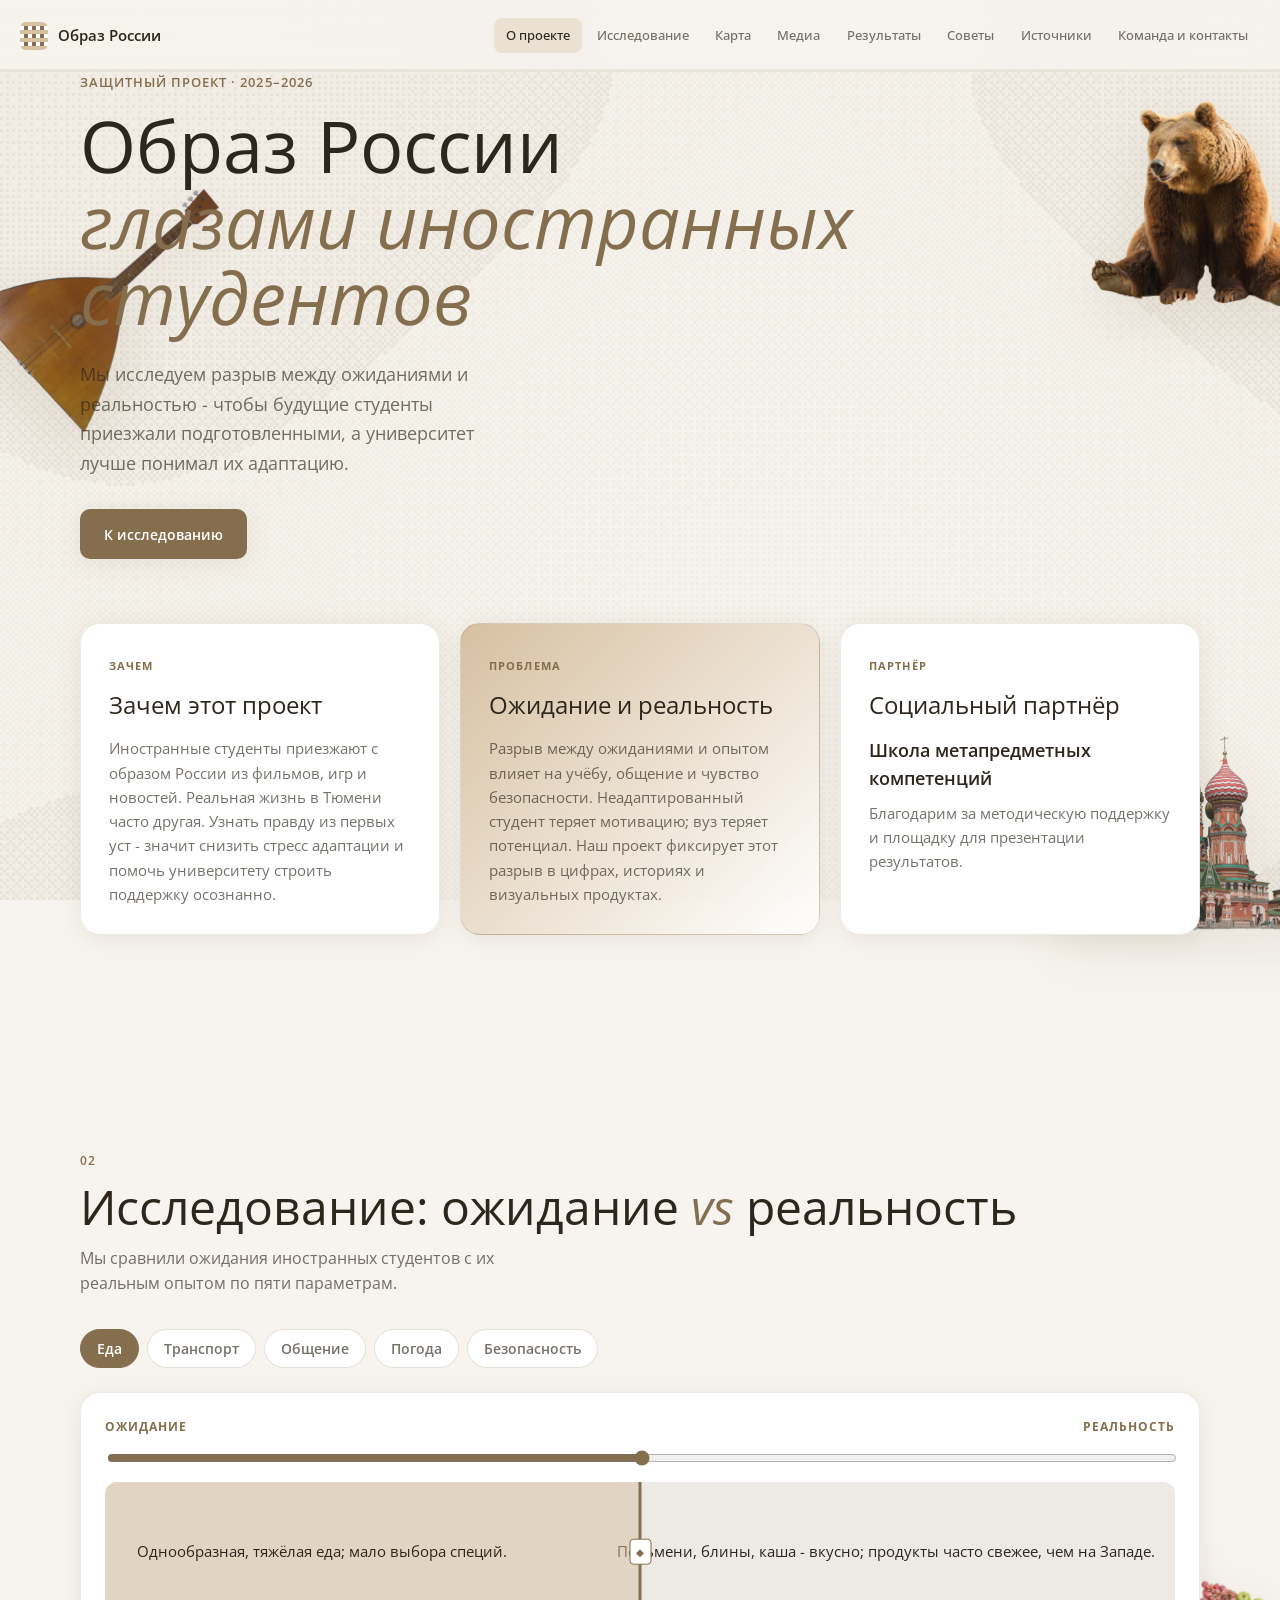
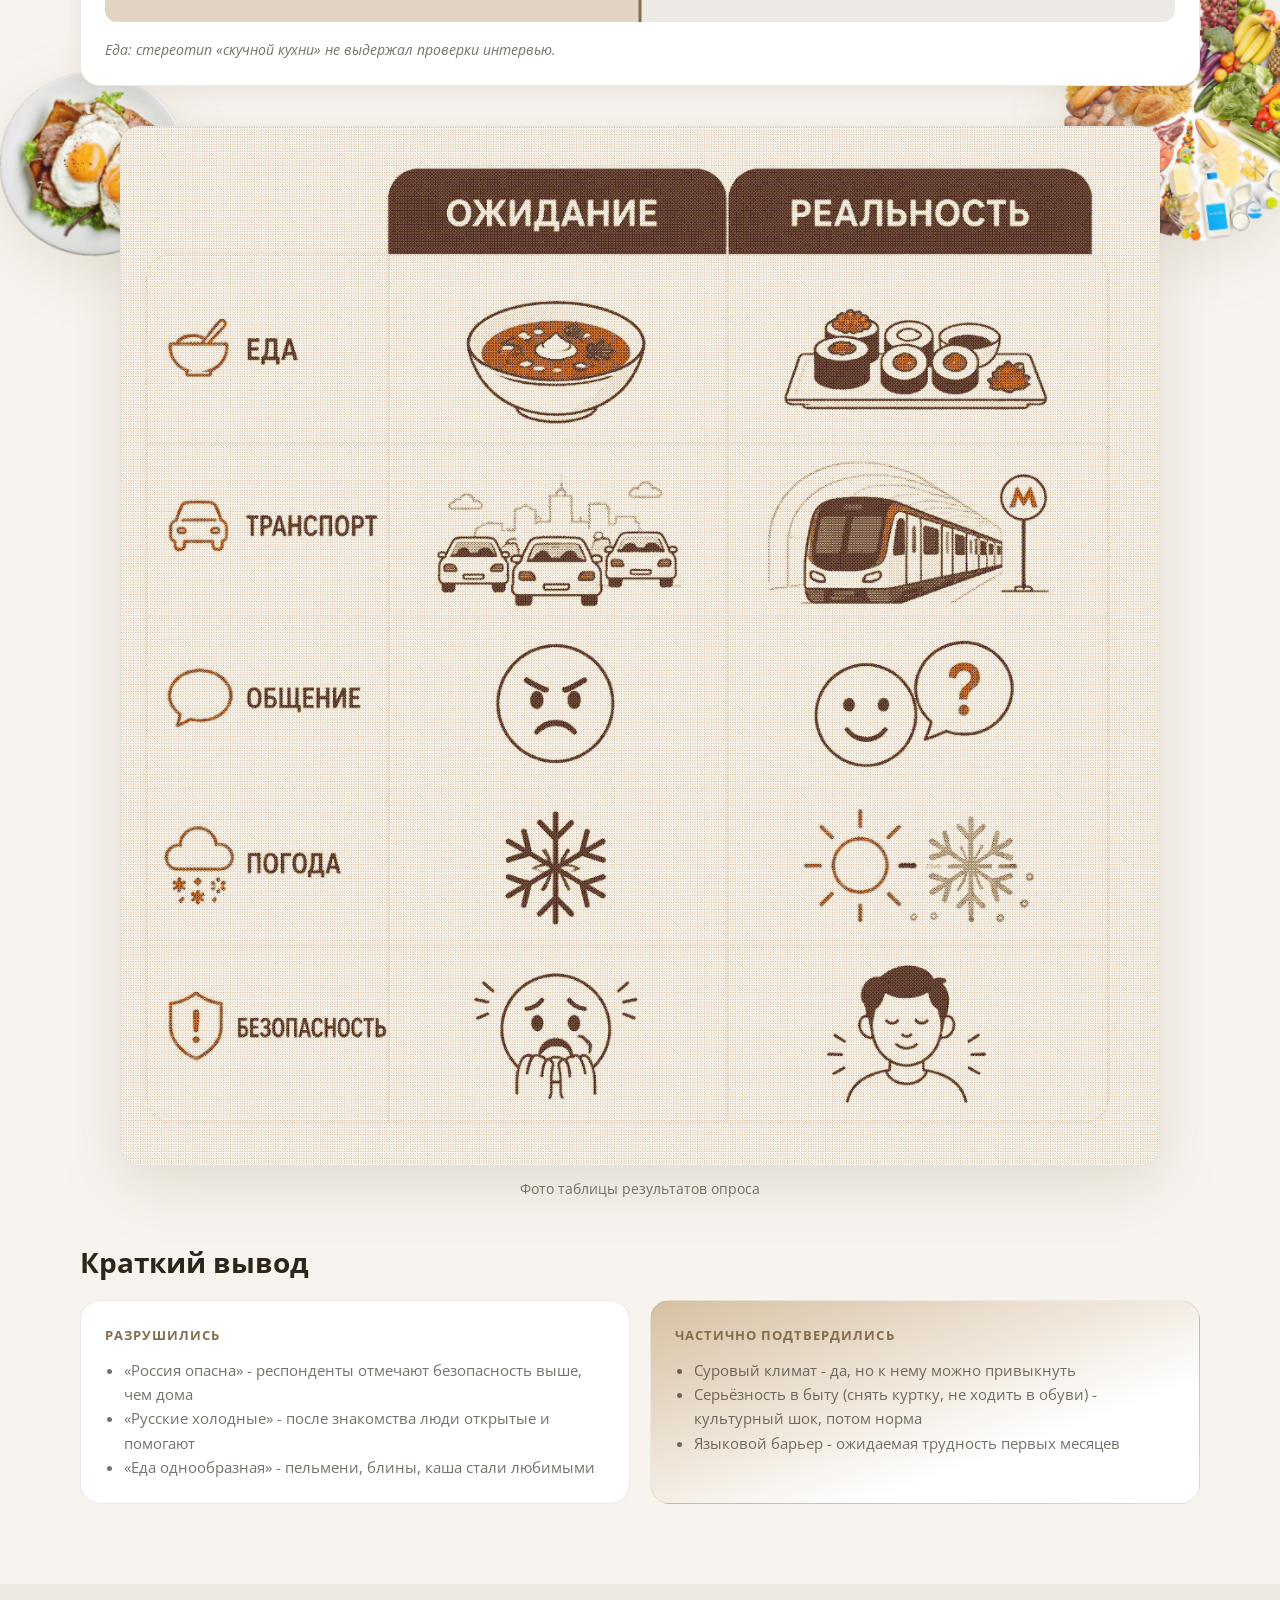
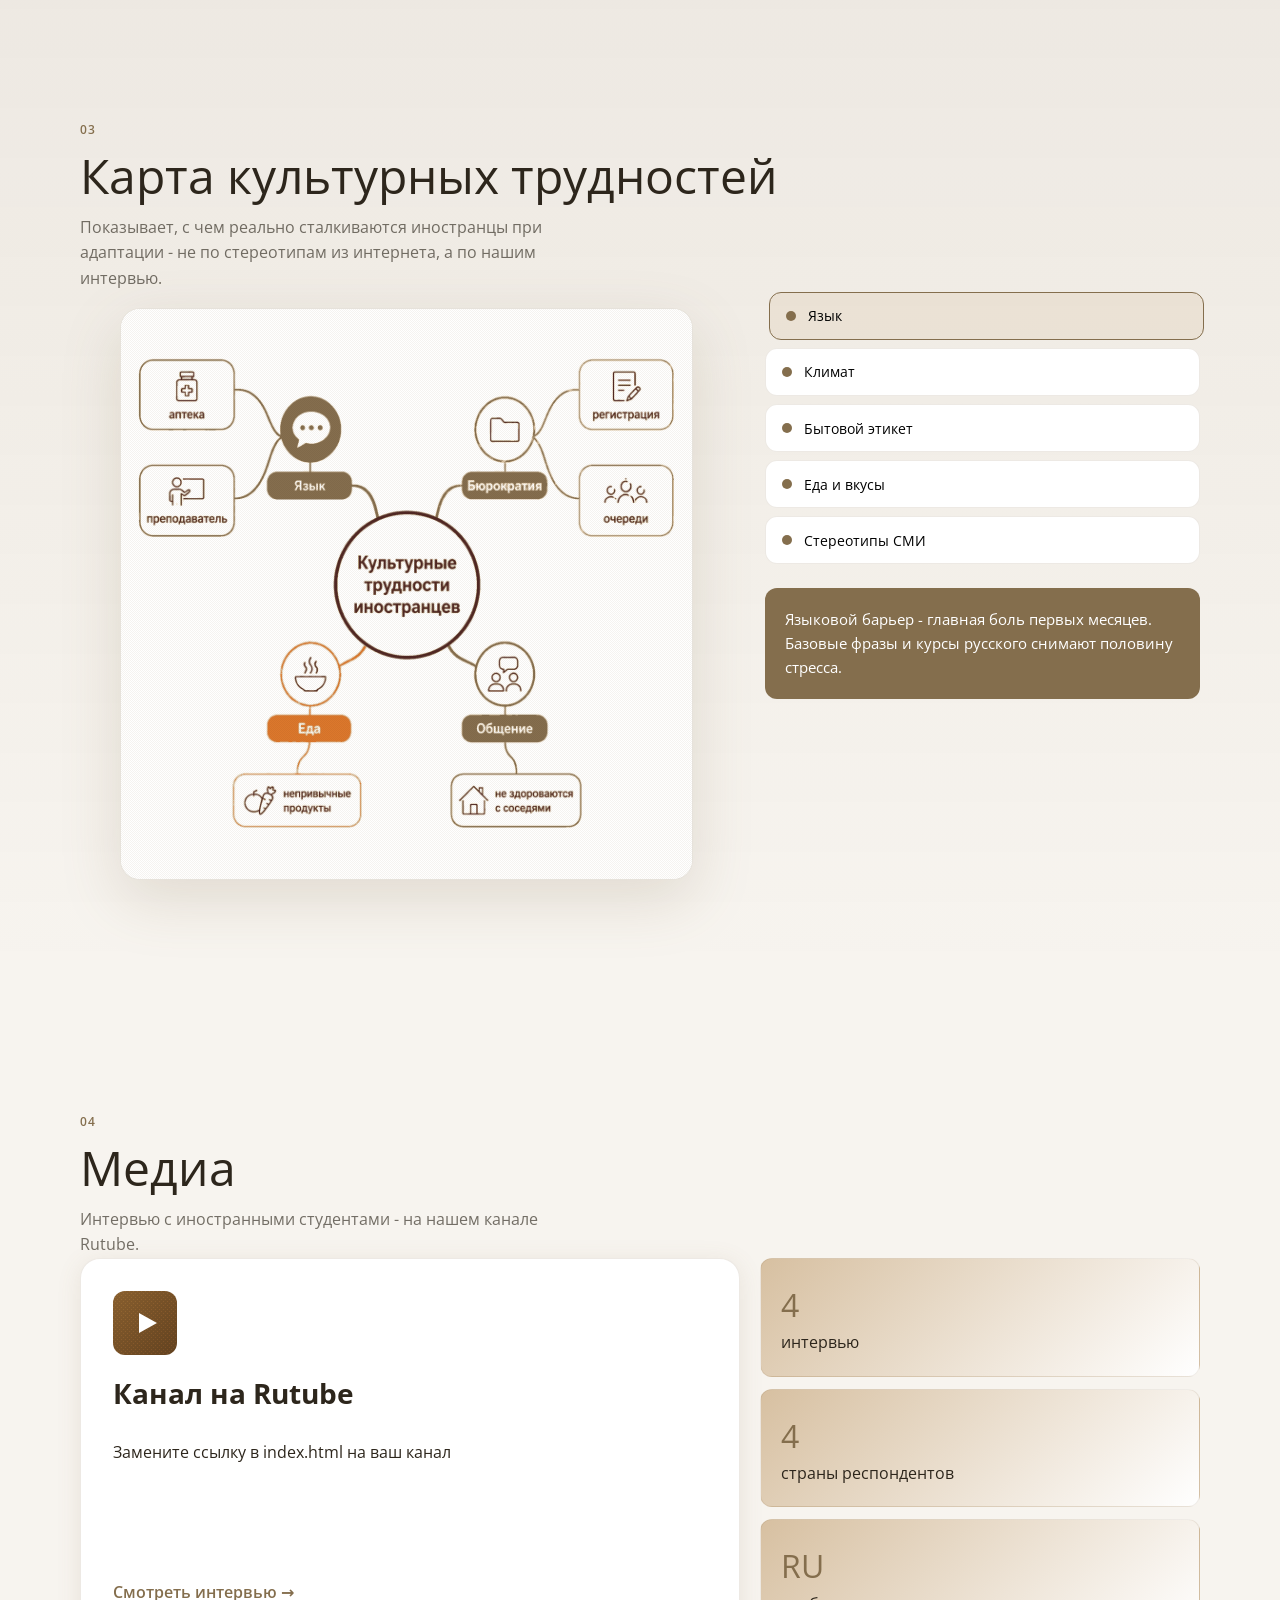
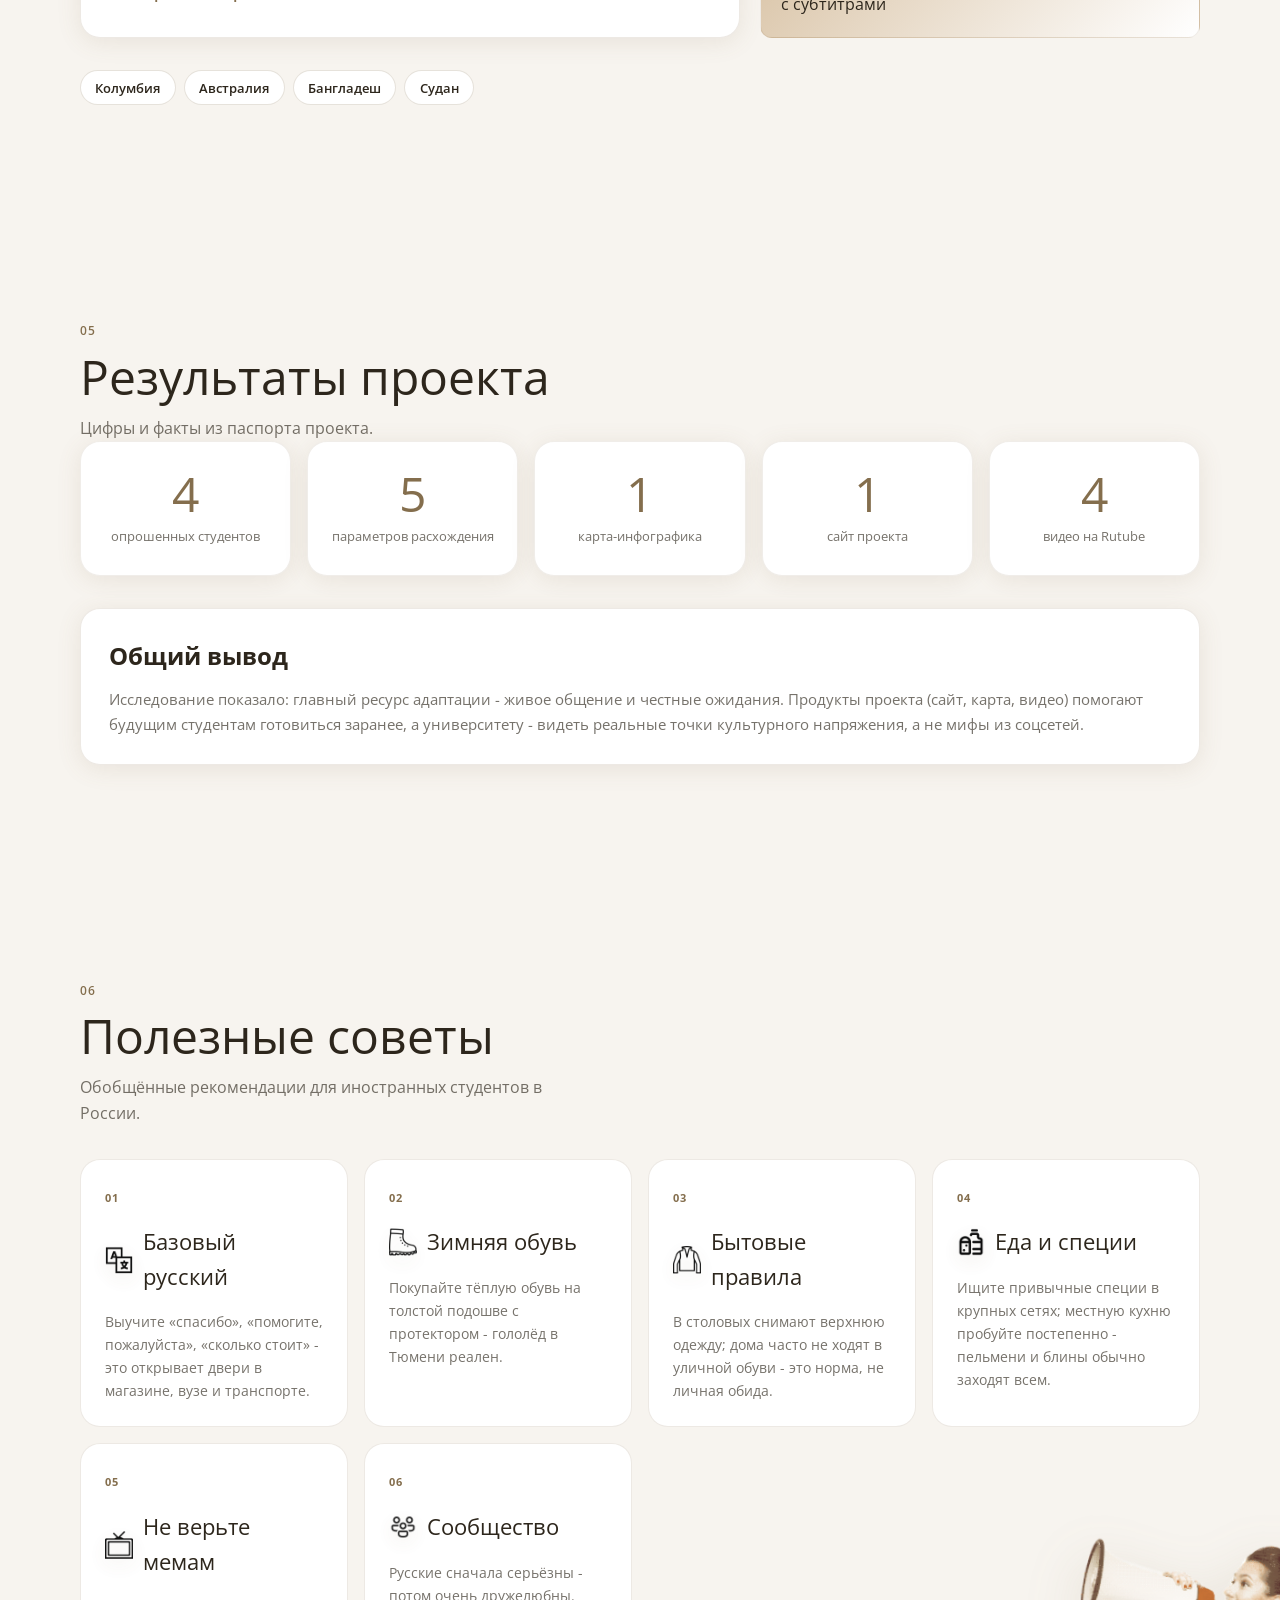
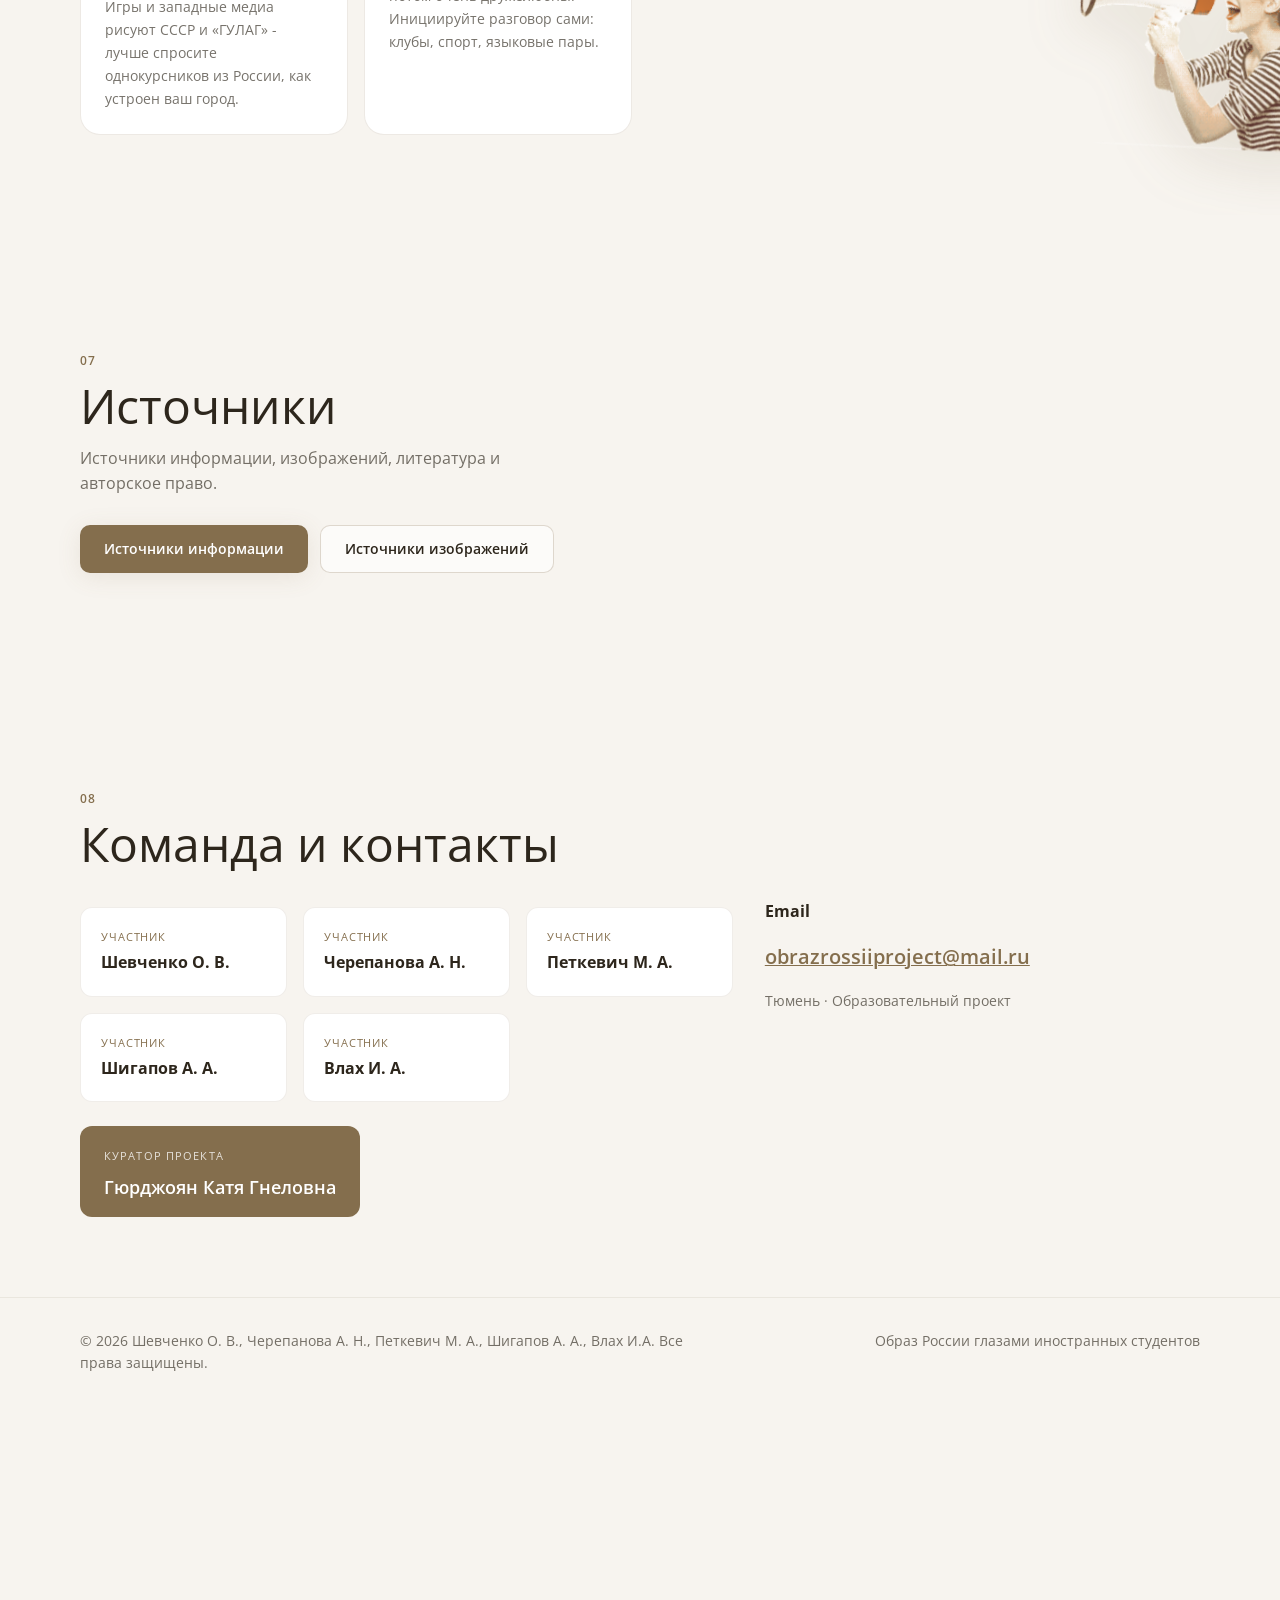
==== index.html @ 3d03d7ce "Update index.html" ====
<!DOCTYPE html>
<html lang="ru">
<head>
  <meta charset="UTF-8">
  <meta name="viewport" content="width=device-width, initial-scale=1.0">
  <meta name="description" content="Образ России глазами иностранных студентов - исследовательский проект">
  <title>Образ России | Иностранные студенты</title>
  <link rel="preconnect" href="https://fonts.googleapis.com">
  <link rel="preconnect" href="https://fonts.gstatic.com" crossorigin>
  <link href="https://fonts.googleapis.com/css2?family=Open+Sans:ital,wght@0,400;0,500;0,600;0,700;1,400;1,600&display=swap" rel="stylesheet">
  <link rel="stylesheet" href="styles.css">
</head>
<body>
  <canvas id="dither-bg" aria-hidden="true"></canvas>
  <div class="grain-overlay" aria-hidden="true"></div>

  <header class="site-header" id="top">
    <a href="#top" class="logo">
      <span class="logo-mark"></span>
      <span class="logo-text">Образ России</span>
    </a>
    <nav class="main-nav" aria-label="Основная навигация">
      <button class="nav-toggle" aria-expanded="false" aria-controls="nav-list">
        <span></span><span></span>
      </button>
      <ul id="nav-list">
        <li><a href="#about" data-section="about">О проекте</a></li>
        <li><a href="#research" data-section="research">Исследование</a></li>
        <li><a href="#map" data-section="map">Карта</a></li>
        <li><a href="#media" data-section="media">Медиа</a></li>
        <li><a href="#results" data-section="results">Результаты</a></li>
        <li><a href="#tips" data-section="tips">Советы</a></li>
        <li><a href="#sources" data-section="sources">Источники</a></li>
        <li><a href="#contacts" data-section="contacts">Команда и контакты</a></li>
      </ul>
    </nav>
    <div class="header-progress" role="progressbar" aria-valuemin="0" aria-valuemax="100" aria-valuenow="0">
      <div class="header-progress-fill"></div>
    </div>
  </header>

  <main>
    <!-- 1. Главная / О проекте -->
    <section id="about" class="section hero" data-section="about">
      <div class="section-art" aria-hidden="true">
        <img class="side-art art-about-left" src="images/pngwing.com 4.png" alt="" loading="lazy" data-scroll-fx="sway">
        <img class="side-art art-about-right-top" src="images/pngwing.com 3.png" alt="" loading="lazy" data-scroll-fx="sway">
        <img class="side-art art-about-right-bottom" src="images/pngwing.com 2.png" alt="" loading="lazy" data-scroll-fx="none">
      </div>
      <div class="container">
        <p class="eyebrow reveal">Защитный проект · 2025–2026</p>
        <h1 class="hero-title reveal">
          <span class="line">Образ России</span>
          <span class="line accent">глазами иностранных студентов</span>
        </h1>
        <p class="hero-lead reveal">
          Мы исследуем разрыв между ожиданиями и реальностью - чтобы будущие студенты приезжали подготовленными, а университет лучше понимал их адаптацию.
        </p>
        <div class="hero-actions reveal">
          <a href="#research" class="btn btn-primary">К исследованию</a>
        </div>
      </div>

      <div class="container section-grid">
        <article class="panel reveal" data-tilt>
          <span class="panel-tag">Зачем</span>
          <h2>Зачем этот проект</h2>
          <p>Иностранные студенты приезжают с образом России из фильмов, игр и новостей. Реальная жизнь в Тюмени часто другая. Узнать правду из первых уст - значит снизить стресс адаптации и помочь университету строить поддержку осознанно.</p>
        </article>

        <article class="panel panel-accent reveal" data-tilt>
          <span class="panel-tag">Проблема</span>
          <h2>Ожидание и реальность</h2>
          <p>Разрыв между ожиданиями и опытом влияет на учёбу, общение и чувство безопасности. Неадаптированный студент теряет мотивацию; вуз теряет потенциал. Наш проект фиксирует этот разрыв в цифрах, историях и визуальных продуктах.</p>
        </article>

        <article class="panel reveal" data-tilt>
          <span class="panel-tag">Партнёр</span>
          <h2>Социальный партнёр</h2>
          <p class="partner-name">Школа метапредметных компетенций</p>
          <p>Благодарим за методическую поддержку и площадку для презентации результатов.</p>
        </article>
      </div>
    </section>

    <!-- 2. Исследование -->
    <section id="research" class="section" data-section="research">
      <div class="section-art section-art-research" aria-hidden="true">
        <img class="side-art art-research-left" id="research-art-left" alt="" loading="lazy">
        <img class="side-art art-research-right" id="research-art-right" alt="" loading="lazy">
      </div>
      <div class="container">
        <div class="section-head reveal">
          <span class="section-num">02</span>
          <h2>Исследование: ожидание <em>vs</em> реальность</h2>
          <p>Мы сравнили ожидания иностранных студентов с их реальным опытом по пяти параметрам.</p>
        </div>

        <div class="params-tabs reveal" role="tablist" aria-label="Параметры исследования">
          <button class="param-tab active" role="tab" aria-selected="true" data-param="food">Еда</button>
          <button class="param-tab" role="tab" aria-selected="false" data-param="transport">Транспорт</button>
          <button class="param-tab" role="tab" aria-selected="false" data-param="communication">Общение</button>
          <button class="param-tab" role="tab" aria-selected="false" data-param="weather">Погода</button>
          <button class="param-tab" role="tab" aria-selected="false" data-param="safety">Безопасность</button>
        </div>

        <div class="compare-widget reveal">
          <div class="compare-labels">
            <span>Ожидание</span>
            <span>Реальность</span>
          </div>
          <div class="compare-slider-wrap">
            <input type="range" class="compare-slider" id="compare-slider" min="0" max="100" value="50" aria-label="Сравнение ожидания и реальности">
            <div class="compare-visual" id="compare-visual">
              <div class="compare-side expect" id="compare-expect"></div>
              <div class="compare-side reality" id="compare-reality"></div>
              <div class="compare-handle" id="compare-handle"></div>
            </div>
          </div>
          <p class="compare-caption" id="compare-caption"></p>
        </div>

        <figure class="table-figure reveal">
          <div class="figure-frame dither-frame">
            <img src="images/sfmkC3.jpeg" alt="Таблица: ожидание и реальность по параметрам" width="1200" height="800" loading="lazy" onerror="this.closest('.figure-frame').classList.add('placeholder')">
            <div class="img-placeholder">
              <p>Поместите файл <strong>sfmkC3.jpeg</strong> в папку <code>images/</code></p>
            </div>
          </div>
          <figcaption>Фото таблицы результатов опроса</figcaption>
        </figure>

        <div class="insights reveal">
          <h3>Краткий вывод</h3>
          <div class="insight-cards">
            <article class="insight-card busted">
              <h4>Разрушились</h4>
              <ul>
                <li>«Россия опасна» - респонденты отмечают безопасность выше, чем дома</li>
                <li>«Русские холодные» - после знакомства люди открытые и помогают</li>
                <li>«Еда однообразная» - пельмени, блины, каша стали любимыми</li>
              </ul>
            </article>
            <article class="insight-card partial">
              <h4>Частично подтвердились</h4>
              <ul>
                <li>Суровый климат - да, но к нему можно привыкнуть</li>
                <li>Серьёзность в быту (снять куртку, не ходить в обуви) - культурный шок, потом норма</li>
                <li>Языковой барьер - ожидаемая трудность первых месяцев</li>
              </ul>
            </article>
          </div>
        </div>
      </div>
    </section>

    <!-- 3. Карта -->
    <section id="map" class="section section-dark" data-section="map">
      <div class="container">
        <div class="section-head reveal">
          <span class="section-num">03</span>
          <h2>Карта культурных трудностей</h2>
          <p>Показывает, с чем реально сталкиваются иностранцы при адаптации - не по стереотипам из интернета, а по нашим интервью.</p>
        </div>

        <div class="map-layout reveal">
          <figure class="map-figure dither-frame">
            <img src="images/IMG_3489.jpeg" alt="Инфографика: карта культурных трудностей" loading="lazy" onerror="this.closest('.map-figure').classList.add('placeholder')">
            <div class="img-placeholder">
              <p>Поместите <strong>IMG_3489.jpeg</strong> в папку <code>images/</code></p>
            </div>
          </figure>

          <aside class="map-hotspots" aria-label="Зоны карты">
            <button class="hotspot active" data-hotspot="language">
              <span class="hotspot-dot"></span>
              <span class="hotspot-title">Язык</span>
            </button>
            <button class="hotspot" data-hotspot="climate">
              <span class="hotspot-dot"></span>
              <span class="hotspot-title">Климат</span>
            </button>
            <button class="hotspot" data-hotspot="etiquette">
              <span class="hotspot-dot"></span>
              <span class="hotspot-title">Бытовой этикет</span>
            </button>
            <button class="hotspot" data-hotspot="food">
              <span class="hotspot-dot"></span>
              <span class="hotspot-title">Еда и вкусы</span>
            </button>
            <button class="hotspot" data-hotspot="stereotypes">
              <span class="hotspot-dot"></span>
              <span class="hotspot-title">Стереотипы СМИ</span>
            </button>
            <div class="hotspot-detail" id="hotspot-detail">
              <p id="hotspot-text">Выберите зону или наведите на карту - здесь появится пояснение.</p>
            </div>
          </aside>
        </div>
      </div>
    </section>

    <!-- 4. Медиа -->
    <section id="media" class="section" data-section="media">
      <div class="container">
        <div class="section-head reveal">
          <span class="section-num">04</span>
          <h2>Медиа</h2>
          <p>Интервью с иностранными студентами - на нашем канале Rutube.</p>
        </div>

        <div class="media-grid reveal">
          <a href="https://rutube.ru/channel/26423768/" class="media-card media-main" target="_blank" rel="noopener noreferrer" id="rutube-link">
            <div class="media-icon dither-icon">
              <svg viewBox="0 0 48 48" width="48" height="48" aria-hidden="true">
                <polygon points="18,14 36,24 18,34" fill="currentColor"/>
              </svg>
            </div>
            <h3>Канал на Rutube</h3>
            <p>Замените ссылку в index.html на ваш канал</p>
            <span class="media-cta">Смотреть интервью →</span>
          </a>
          <div class="media-stats">
            <div class="media-stat">
              <span class="stat-num">4</span>
              <span>интервью</span>
            </div>
            <div class="media-stat">
              <span class="stat-num">4</span>
              <span>страны респондентов</span>
            </div>
            <div class="media-stat">
              <span class="stat-num">RU</span>
              <span>с субтитрами</span>
            </div>
          </div>
        </div>

        <ul class="respondent-chips reveal">
          <li><a class="country-chip" href="https://rutube.ru/video/YOUR_VIDEO_ID_COLOMBIA/" data-rutube-embed="YOUR_EMBED_ID_COLOMBIA" target="_blank" rel="noopener noreferrer">Колумбия</a></li>
          <li><a class="country-chip" href="https://rutube.ru/video/YOUR_VIDEO_ID_AUSTRALIA/" data-rutube-embed="YOUR_EMBED_ID_AUSTRALIA" target="_blank" rel="noopener noreferrer">Австралия</a></li>
          <li><a class="country-chip" href="https://rutube.ru/video/YOUR_VIDEO_ID_BANGLADESH/" data-rutube-embed="YOUR_EMBED_ID_BANGLADESH" target="_blank" rel="noopener noreferrer">Бангладеш</a></li>
          <li><a class="country-chip" href="https://rutube.ru/video/YOUR_VIDEO_ID_SUDAN/" data-rutube-embed="YOUR_EMBED_ID_SUDAN" target="_blank" rel="noopener noreferrer">Судан</a></li>
        </ul>
      </div>
    </section>

    <!-- 5. Результаты -->
    <section id="results" class="section" data-section="results">
      <div class="container">
        <div class="section-head reveal">
          <span class="section-num">05</span>
          <h2>Результаты проекта</h2>
          <p>Цифры и факты из паспорта проекта.</p>
        </div>

        <div class="stats-grid reveal">
          <div class="stat-card" data-count="4">
            <span class="stat-value">0</span>
            <span class="stat-label">опрошенных студентов</span>
          </div>
          <div class="stat-card" data-count="5">
            <span class="stat-value">0</span>
            <span class="stat-label">параметров расхождения</span>
          </div>
          <div class="stat-card" data-count="1">
            <span class="stat-value">0</span>
            <span class="stat-label">карта-инфографика</span>
          </div>
          <div class="stat-card" data-count="1">
            <span class="stat-value">0</span>
            <span class="stat-label">сайт проекта</span>
          </div>
          <div class="stat-card" data-count="4" data-suffix="">
            <span class="stat-value">0</span>
            <span class="stat-label">видео на Rutube</span>
          </div>
        </div>

        <article class="conclusion panel reveal">
          <h3>Общий вывод</h3>
          <p>Исследование показало: главный ресурс адаптации - живое общение и честные ожидания. Продукты проекта (сайт, карта, видео) помогают будущим студентам готовиться заранее, а университету - видеть реальные точки культурного напряжения, а не мифы из соцсетей.</p>
        </article>
      </div>
    </section>

    <!-- 6. Советы -->
    <section id="tips" class="section section-tips" data-section="tips">
      <div class="section-art" aria-hidden="true">
        <img class="side-art art-tips-right-bottom" src="images/pngwing.com 10.png" alt="" loading="lazy" data-scroll-fx="sway">
      </div>
      <div class="container">
        <div class="section-head reveal">
          <span class="section-num">06</span>
          <h2>Полезные советы</h2>
          <p>Обобщённые рекомендации для иностранных студентов в России.</p>
        </div>

        <div class="tips-deck reveal" id="tips-deck">
          <article class="tip-card" tabindex="0">
            <span class="tip-num">01</span>
            <div class="tip-title">
              <img class="tip-icon" src="images/language_icon_144262 (1).png" alt="" loading="lazy">
              <h3>Базовый русский</h3>
            </div>
            <p>Выучите «спасибо», «помогите, пожалуйста», «сколько стоит» - это открывает двери в магазине, вузе и транспорте.</p>
          </article>
          <article class="tip-card" tabindex="0">
            <span class="tip-num">02</span>
            <div class="tip-title">
              <img class="tip-icon" src="images/winterboots_shoes_5692.png" alt="" loading="lazy">
              <h3>Зимняя обувь</h3>
            </div>
            <p>Покупайте тёплую обувь на толстой подошве с протектором - гололёд в Тюмени реален.</p>
          </article>
          <article class="tip-card" tabindex="0">
            <span class="tip-num">03</span>
            <div class="tip-title">
              <img class="tip-icon" src="images/jacket_5699.png" alt="" loading="lazy">
              <h3>Бытовые правила</h3>
            </div>
            <p>В столовых снимают верхнюю одежду; дома часто не ходят в уличной обуви - это норма, не личная обида.</p>
          </article>
          <article class="tip-card" tabindex="0">
            <span class="tip-num">04</span>
            <div class="tip-title">
              <img class="tip-icon" src="images/ingredients_salt_oil_icon_149268.png" alt="" loading="lazy">
              <h3>Еда и специи</h3>
            </div>
            <p>Ищите привычные специи в крупных сетях; местную кухню пробуйте постепенно - пельмени и блины обычно заходят всем.</p>
          </article>
          <article class="tip-card" tabindex="0">
            <span class="tip-num">05</span>
            <div class="tip-title">
              <img class="tip-icon" src="images/television_86240.png" alt="" loading="lazy">
              <h3>Не верьте мемам</h3>
            </div>
            <p>Игры и западные медиа рисуют СССР и «ГУЛАГ» - лучше спросите однокурсников из России, как устроен ваш город.</p>
          </article>
          <article class="tip-card" tabindex="0">
            <span class="tip-num">06</span>
            <div class="tip-title">
              <img class="tip-icon" src="images/people_community_regular_icon_205084.png" alt="" loading="lazy">
              <h3>Сообщество</h3>
            </div>
            <p>Русские сначала серьёзны - потом очень дружелюбны. Инициируйте разговор сами: клубы, спорт, языковые пары.</p>
          </article>
        </div>
      </div>
    </section>

    <!-- 7. Источники -->
    <section id="sources" class="section section-sources" data-section="sources">
      <div class="container">
        <div class="section-head reveal">
          <span class="section-num">07</span>
          <h2>Источники</h2>
          <p>Источники информации, изображений, литература и авторское право.</p>
        </div>
        <div class="sources-actions reveal">
          <button type="button" class="btn btn-primary" data-sources-open="info">Источники информации</button>
          <button type="button" class="btn btn-ghost" data-sources-open="images">Источники изображений</button>
        </div>
      </div>
    </section>

    <!-- 8. Команда и контакты -->
    <section id="contacts" class="section section-footer" data-section="contacts">
      <div class="container">
        <div class="section-head reveal">
          <span class="section-num">08</span>
          <h2>Команда и контакты</h2>
        </div>

        <div class="contact-grid reveal">
          <div class="team-block">
            <ul class="team-list">
              <li><span class="role">Участник</span><strong>Шевченко О. В.</strong></li>
              <li><span class="role">Участник</span><strong>Черепанова А. Н.</strong></li>
              <li><span class="role">Участник</span><strong>Петкевич М. А.</strong></li>
              <li><span class="role">Участник</span><strong>Шигапов А. А.</strong></li>
              <li><span class="role">Участник</span><strong>Влах И. А.</strong></li>
            </ul>
            <div class="curator-card">
              <span class="curator-label">Куратор проекта</span>
              <p class="curator-name">Гюрджоян Катя Гнеловна</p>
            </div>
          </div>

          <div class="contact-info">
            <p><strong>Email</strong></p>
            <a href="mailto:obrazrossiiproject@mail.ru" class="contact-email">obrazrossiiproject@mail.ru</a>
            <p class="contact-meta">Тюмень · Образовательный проект</p>
          </div>
        </div>
      </div>
    </section>
  </main>

  <footer class="site-footer">
    <div class="footer-row">
      <p class="footer-left">© 2026 Шевченко О. В., Черепанова А. Н., Петкевич М. А., Шигапов А. А., Влах И.А. Все права защищены.</p>
      <p class="footer-right">Образ России глазами иностранных студентов</p>
    </div>
    <button type="button" class="back-top" id="back-top" aria-label="Наверх">↑</button>
  </footer>

  <div class="cursor-dither" id="cursor-dither" aria-hidden="true"></div>

  <div class="modal" id="sources-modal" aria-hidden="true" role="dialog" aria-modal="true" aria-label="Источники">
    <div class="modal-backdrop" data-modal-close></div>
    <div class="modal-panel" role="document">
      <div class="modal-head">
        <h3 id="sources-modal-title">Источники</h3>
        <button type="button" class="modal-close" data-modal-close aria-label="Закрыть">×</button>
      </div>
      <div class="modal-body" id="sources-modal-body"></div>
      <div class="modal-foot">
      </div>
    </div>
  </div>

  <script src="script.js"></script>
</body>
</html>
---- styles.css ----
/* Palette */
:root {
  --sand: rgb(215, 192, 161);
  --white: rgb(255, 255, 255);
  --brown: rgb(132, 110, 77);
  --sand-dim: rgba(215, 192, 161, 0.45);
  --brown-deep: rgb(92, 76, 52);
  --bg: #f7f4ef;
  --text: rgb(45, 38, 28);
  --text-muted: rgba(45, 38, 28, 0.65);
  --radius: 12px;
  --radius-lg: 20px;
  --shadow: 0 4px 24px rgba(132, 110, 77, 0.12);
  --shadow-lg: 0 20px 60px rgba(132, 110, 77, 0.18);
  --font-sans: "Open Sans", system-ui, -apple-system, "Segoe UI", Roboto, Arial, sans-serif;
  --font-serif: "Open Sans", system-ui, -apple-system, "Segoe UI", Roboto, Arial, sans-serif;
  --header-h: 72px;
  --ease: cubic-bezier(0.22, 1, 0.36, 1);
}

*, *::before, *::after { box-sizing: border-box; }
html { scroll-behavior: smooth; }

body {
  margin: 0;
  font-family: var(--font-sans);
  font-size: 1rem;
  line-height: 1.6;
  color: var(--text);
  background: var(--bg);
  overflow-x: hidden;
}

button,
input,
textarea,
select {
  font-family: inherit;
}

#dither-bg {
  position: fixed;
  inset: 0;
  width: 100%;
  height: 100%;
  z-index: 0;
  pointer-events: none;
}

.grain-overlay {
  position: fixed;
  inset: 0;
  z-index: 1;
  pointer-events: none;
  opacity: 0.04;
  background-image: url("data:image/svg+xml,%3Csvg viewBox='0 0 256 256' xmlns='http://www.w3.org/2000/svg'%3E%3Cfilter id='n'%3E%3CfeTurbulence type='fractalNoise' baseFrequency='0.9' numOctaves='4' stitchTiles='stitch'/%3E%3C/filter%3E%3Crect width='100%25' height='100%25' filter='url(%23n)'/%3E%3C/svg%3E");
}

main, .site-header, .site-footer { position: relative; z-index: 2; }

a { color: var(--brown); text-decoration-thickness: 1px; }
a:hover { color: var(--brown-deep); }

.container {
  width: min(1120px, calc(100% - 2.5rem));
  margin-inline: auto;
}

/* Header */
.site-header {
  position: fixed;
  top: 0;
  left: 0;
  right: 0;
  height: var(--header-h);
  display: flex;
  align-items: center;
  justify-content: space-between;
  padding: 0 1.25rem;
  background: rgba(247, 244, 239, 0.82);
  backdrop-filter: blur(14px);
  border-bottom: 1px solid rgba(132, 110, 77, 0.12);
  z-index: 100;
}

.logo {
  display: flex;
  align-items: center;
  gap: 0.6rem;
  text-decoration: none;
  color: var(--text);
  font-weight: 600;
  font-size: 0.95rem;
}

.logo-mark {
  width: 28px;
  height: 28px;
  border-radius: 6px;
  background: var(--brown);
  background-image: repeating-conic-gradient(
    from 0deg at 50% 50%,
    var(--sand) 0deg 90deg,
    var(--brown) 90deg 180deg,
    var(--white) 180deg 270deg,
    var(--sand) 270deg 360deg
  );
  background-size: 8px 8px;
}

.main-nav ul {
  display: flex;
  gap: 0.15rem;
  list-style: none;
  margin: 0;
  padding: 0;
}

.main-nav a {
  display: block;
  padding: 0.45rem 0.75rem;
  font-size: 0.8rem;
  font-weight: 500;
  text-decoration: none;
  color: var(--text-muted);
  border-radius: 8px;
  transition: color 0.2s, background 0.2s;
}

.main-nav a:hover,
.main-nav a.active {
  color: var(--text);
  background: rgba(215, 192, 161, 0.35);
}

.nav-toggle {
  display: none;
  flex-direction: column;
  gap: 6px;
  padding: 8px;
  border: none;
  background: transparent;
  cursor: pointer;
}

.nav-toggle span {
  display: block;
  width: 22px;
  height: 2px;
  background: var(--brown);
  border-radius: 1px;
  transition: transform 0.3s var(--ease);
}

.header-progress {
  position: absolute;
  bottom: 0;
  left: 0;
  right: 0;
  height: 2px;
  background: rgba(132, 110, 77, 0.1);
}

.header-progress-fill {
  height: 100%;
  width: 0%;
  background: var(--brown);
  transition: width 0.1s linear;
}

/* Sections */
.section {
  padding: calc(var(--header-h) + 4rem) 0 5rem;
  position: relative;
}

.section-art {
  position: absolute;
  inset: 0;
  pointer-events: none;
  overflow: hidden;
  z-index: 0;
}

.side-art {
  position: absolute;
  width: min(260px, 22vw);
  height: auto;
  opacity: 0.95;
  filter: drop-shadow(0 18px 28px rgba(132, 110, 77, 0.16));
  transform: translate3d(0, 0, 0);
  will-change: transform;
}

.art-about-left { left: -36px; top: 18%; }
.art-about-right-top { right: -32px; top: 10%; width: min(220px, 19vw); }
.art-about-right-bottom { right: -48px; bottom: 8%; width: min(280px, 24vw); opacity: 0.85; }

.section-art-research .side-art { opacity: 0.92; }
.art-research-left { left: -40px; top: 30%; width: min(260px, 22vw); }
.art-research-right { right: -44px; top: 26%; width: min(260px, 22vw); }

.art-tips-right-bottom { right: -48px; bottom: 6%; width: min(300px, 26vw); }

/* keep content above decorative art */
.section > .container { position: relative; z-index: 1; }

.section-dark {
  background: linear-gradient(180deg, rgba(132, 110, 77, 0.08) 0%, transparent 100%);
}

.section-num {
  display: block;
  font-size: 0.75rem;
  font-weight: 600;
  letter-spacing: 0.12em;
  text-transform: uppercase;
  color: var(--brown);
  margin-bottom: 0.5rem;
}

.section-head h2 {
  font-family: var(--font-serif);
  font-size: clamp(2rem, 5vw, 3rem);
  font-weight: 400;
  line-height: 1.15;
  margin: 0 0 0.75rem;
}

.section-head h2 em {
  font-style: italic;
  color: var(--brown);
}

.section-desc, .section-head > p {
  color: var(--text-muted);
  max-width: 52ch;
  margin: 0;
}

/* Hero */
.hero {
  min-height: 100vh;
  display: flex;
  flex-direction: column;
  justify-content: center;
  padding-top: var(--header-h);
}

.eyebrow {
  font-size: 0.8rem;
  font-weight: 600;
  letter-spacing: 0.08em;
  text-transform: uppercase;
  color: var(--brown);
  margin: 0 0 1rem;
}

.hero-title {
  font-family: var(--font-serif);
  font-size: clamp(2.5rem, 8vw, 4.5rem);
  font-weight: 400;
  line-height: 1.05;
  margin: 0 0 1.5rem;
}

.hero-title .line { display: block; }
.hero-title .accent { color: var(--brown); font-style: italic; }

.hero-lead {
  font-size: 1.15rem;
  max-width: 42ch;
  color: var(--text-muted);
  margin: 0 0 2rem;
}

.hero-actions {
  display: flex;
  flex-wrap: wrap;
  gap: 0.75rem;
}

.btn {
  display: inline-flex;
  align-items: center;
  justify-content: center;
  padding: 0.85rem 1.5rem;
  font-family: inherit;
  font-size: 0.9rem;
  font-weight: 600;
  border-radius: 10px;
  border: none;
  cursor: pointer;
  text-decoration: none;
  transition: transform 0.2s var(--ease), box-shadow 0.2s, background 0.2s;
}

.btn-primary {
  background: var(--brown);
  color: var(--white);
  box-shadow: var(--shadow);
}

.btn-primary:hover {
  transform: translateY(-2px);
  box-shadow: var(--shadow-lg);
  color: var(--white);
}

.btn-ghost {
  background: rgba(255, 255, 255, 0.6);
  color: var(--text);
  border: 1px solid rgba(132, 110, 77, 0.25);
}

.btn-ghost:hover { background: var(--white); }

/* Panels */
.section-grid {
  display: grid;
  grid-template-columns: repeat(auto-fit, minmax(280px, 1fr));
  gap: 1.25rem;
  margin-top: 4rem;
}

.panel {
  background: var(--white);
  border: 1px solid rgba(132, 110, 77, 0.15);
  border-radius: var(--radius-lg);
  padding: 1.75rem;
  box-shadow: var(--shadow);
  transition: transform 0.4s var(--ease), box-shadow 0.4s;
}

.panel:hover {
  box-shadow: var(--shadow-lg);
}

.panel-tag {
  font-size: 0.7rem;
  font-weight: 700;
  letter-spacing: 0.1em;
  text-transform: uppercase;
  color: var(--brown);
}

.panel h2 {
  font-family: var(--font-serif);
  font-size: 1.5rem;
  font-weight: 400;
  margin: 0.5rem 0 0.75rem;
}

.panel p { margin: 0; color: var(--text-muted); font-size: 0.95rem; }

.panel-accent {
  background: linear-gradient(135deg, var(--sand) 0%, rgba(255, 255, 255, 0.9) 100%);
  border-color: rgba(132, 110, 77, 0.2);
}

.partner-name {
  font-size: 1.1rem !important;
  font-weight: 600;
  color: var(--text) !important;
  margin-bottom: 0.5rem !important;
}

/* Team */
.team-block { margin-top: 4rem; }

.section-footer .team-block { margin-top: 0; }

.team-list {
  display: grid;
  grid-template-columns: repeat(auto-fill, minmax(200px, 1fr));
  gap: 1rem;
  list-style: none;
  padding: 0;
  margin: 1.5rem 0;
}

.team-list li {
  background: var(--white);
  border: 1px solid rgba(132, 110, 77, 0.12);
  border-radius: var(--radius);
  padding: 1.25rem;
}

.team-list .role {
  display: block;
  font-size: 0.7rem;
  text-transform: uppercase;
  letter-spacing: 0.08em;
  color: var(--brown);
  margin-bottom: 0.25rem;
}

.curator-card {
  display: inline-block;
  padding: 1rem 1.5rem;
  background: var(--brown);
  color: var(--white);
  border-radius: var(--radius);
}

.curator-label {
  font-size: 0.7rem;
  text-transform: uppercase;
  letter-spacing: 0.1em;
  opacity: 0.8;
}

.curator-name {
  margin: 0.25rem 0 0;
  font-size: 1.15rem;
  font-weight: 600;
}

/* Compare widget */
.params-tabs {
  display: flex;
  flex-wrap: wrap;
  gap: 0.5rem;
  margin: 2rem 0 1.5rem;
}

.param-tab {
  padding: 0.55rem 1rem;
  font-family: inherit;
  font-size: 0.85rem;
  font-weight: 600;
  border: 1px solid rgba(132, 110, 77, 0.2);
  border-radius: 999px;
  background: var(--white);
  color: var(--text-muted);
  cursor: pointer;
  transition: all 0.25s var(--ease);
}

.param-tab:hover,
.param-tab.active {
  background: var(--brown);
  color: var(--white);
  border-color: var(--brown);
}

.compare-widget {
  background: var(--white);
  border: 1px solid rgba(132, 110, 77, 0.15);
  border-radius: var(--radius-lg);
  padding: 1.5rem;
  margin-bottom: 2.5rem;
  box-shadow: var(--shadow);
}

.compare-labels {
  display: flex;
  justify-content: space-between;
  font-size: 0.75rem;
  font-weight: 700;
  text-transform: uppercase;
  letter-spacing: 0.08em;
  color: var(--brown);
  margin-bottom: 0.75rem;
}

.compare-slider {
  width: 100%;
  margin-bottom: 1rem;
  accent-color: var(--brown);
  cursor: ew-resize;
}

.compare-visual {
  position: relative;
  min-height: 140px;
  border-radius: var(--radius);
  overflow: hidden;
  display: grid;
}

.compare-side {
  grid-area: 1 / 1;
  padding: 1.5rem;
  display: flex;
  align-items: center;
  font-size: 0.95rem;
  line-height: 1.5;
}

.compare-side.expect {
  background: rgba(215, 192, 161, 0.5);
  clip-path: inset(0 50% 0 0);
  z-index: 2;
  justify-content: flex-start;
  text-align: left;
}

.compare-side.reality {
  background: rgba(132, 110, 77, 0.15);
  color: var(--text);
  justify-content: flex-end;
  text-align: right;
}

.compare-side.expect,
.compare-side.reality {
  overflow: hidden;
}

.compare-side.expect::before,
.compare-side.reality::before {
  content: "";
  flex: 0 0 0;
}

.compare-side.expect,
.compare-side.reality {
  gap: 0.75rem;
}

.compare-side.expect,
.compare-side.reality {
  padding-inline: 1.25rem;
}

.compare-side.expect,
.compare-side.reality {
  white-space: normal;
}

.compare-side.expect,
.compare-side.reality {
  word-break: break-word;
}

.compare-handle {
  position: absolute;
  top: 0;
  bottom: 0;
  left: 50%;
  width: 3px;
  background: var(--brown);
  transform: translateX(-50%);
  z-index: 3;
  pointer-events: none;
}

.compare-handle::after {
  content: "◆";
  position: absolute;
  top: 50%;
  left: 50%;
  transform: translate(-50%, -50%);
  font-size: 0.65rem;
  color: var(--brown);
  background: var(--white);
  padding: 4px 6px;
  border-radius: 4px;
  border: 1px solid var(--brown);
}

.compare-caption {
  margin: 1rem 0 0;
  font-size: 0.9rem;
  color: var(--text-muted);
  font-style: italic;
}

/* Figures */
.figure-frame, .map-figure {
  position: relative;
  border-radius: var(--radius-lg);
  overflow: hidden;
  border: 1px solid rgba(132, 110, 77, 0.2);
  background: var(--white);
  box-shadow: var(--shadow-lg);
}

.dither-frame::after {
  content: "";
  position: absolute;
  inset: 0;
  pointer-events: none;
  opacity: 0.35;
  mix-blend-mode: multiply;
  background-image: url("data:image/svg+xml,%3Csvg xmlns='http://www.w3.org/2000/svg' width='8' height='8'%3E%3Crect width='1' height='1' fill='%23846e4d'/%3E%3Crect x='4' y='0' width='1' height='1' fill='%23846e4d'/%3E%3Crect x='2' y='2' width='1' height='1' fill='%23846e4d'/%3E%3Crect x='6' y='2' width='1' height='1' fill='%23846e4d'/%3E%3Crect x='0' y='4' width='1' height='1' fill='%23846e4d'/%3E%3Crect x='4' y='4' width='1' height='1' fill='%23846e4d'/%3E%3Crect x='2' y='6' width='1' height='1' fill='%23846e4d'/%3E%3Crect x='6' y='6' width='1' height='1' fill='%23846e4d'/%3E%3C/svg%3E");
  background-size: 4px 4px;
}

.figure-frame img, .map-figure img {
  display: block;
  width: 100%;
  height: auto;
  vertical-align: middle;
}

.figure-frame.placeholder img,
.map-figure.placeholder img { display: none; }

.img-placeholder {
  display: none;
  padding: 4rem 2rem;
  text-align: center;
  color: var(--text-muted);
  background: repeating-linear-gradient(
    -45deg,
    var(--sand-dim),
    var(--sand-dim) 10px,
    var(--white) 10px,
    var(--white) 20px
  );
}

.figure-frame.placeholder .img-placeholder,
.map-figure.placeholder .img-placeholder { display: block; }

figcaption {
  margin-top: 0.75rem;
  font-size: 0.85rem;
  color: var(--text-muted);
  text-align: center;
}

/* Insights */
.insights h3 {
  font-family: var(--font-serif);
  font-size: 1.75rem;
  margin: 2.5rem 0 1rem;
}

.insight-cards {
  display: grid;
  grid-template-columns: repeat(auto-fit, minmax(280px, 1fr));
  gap: 1.25rem;
}

.insight-card {
  padding: 1.5rem;
  border-radius: var(--radius-lg);
  border: 1px solid rgba(132, 110, 77, 0.15);
}

.insight-card.busted {
  background: var(--white);
}

.insight-card.partial {
  background: linear-gradient(160deg, var(--sand) 0%, var(--white) 70%);
}

.insight-card h4 {
  margin: 0 0 0.75rem;
  font-size: 0.8rem;
  text-transform: uppercase;
  letter-spacing: 0.08em;
  color: var(--brown);
}

.insight-card ul {
  margin: 0;
  padding-left: 1.2rem;
  color: var(--text-muted);
  font-size: 0.95rem;
}

.tip-title {
  display: flex;
  align-items: center;
  gap: 0.65rem;
  margin: 0.5rem 0;
}

.tip-title h3 {
  margin: 0;
}

.tip-icon {
  width: 28px;
  height: 28px;
  object-fit: contain;
  flex: 0 0 auto;
  opacity: 0.95;
  filter: drop-shadow(0 6px 10px rgba(132, 110, 77, 0.18));
}

.tip-card:hover .tip-icon,
.tip-card:focus .tip-icon,
.tip-card.expanded .tip-icon {
  filter: drop-shadow(0 10px 18px rgba(0,0,0,0.22));
  opacity: 1;
}

/* Map */
.map-layout {
  display: grid;
  grid-template-columns: 1.2fr 0.8fr;
  gap: 2rem;
  align-items: start;
}

.map-hotspots {
  display: flex;
  flex-direction: column;
  gap: 0.5rem;
}

.hotspot {
  display: flex;
  align-items: center;
  gap: 0.75rem;
  padding: 0.85rem 1rem;
  text-align: left;
  font-family: inherit;
  font-size: 0.9rem;
  background: var(--white);
  border: 1px solid rgba(132, 110, 77, 0.15);
  border-radius: var(--radius);
  cursor: pointer;
  transition: all 0.25s var(--ease);
}

.hotspot:hover,
.hotspot.active {
  border-color: var(--brown);
  background: rgba(215, 192, 161, 0.25);
  transform: translateX(4px);
}

.hotspot-dot {
  width: 10px;
  height: 10px;
  border-radius: 50%;
  background: var(--brown);
  flex-shrink: 0;
}

.hotspot-detail {
  margin-top: 1rem;
  padding: 1.25rem;
  background: var(--brown);
  color: var(--white);
  border-radius: var(--radius);
  min-height: 100px;
}

.hotspot-detail p { margin: 0; font-size: 0.95rem; line-height: 1.55; }

/* Media */
.media-grid {
  display: grid;
  grid-template-columns: 1.5fr 1fr;
  gap: 1.25rem;
}

.media-card {
  display: flex;
  flex-direction: column;
  padding: 2rem;
  background: var(--white);
  border: 1px solid rgba(132, 110, 77, 0.15);
  border-radius: var(--radius-lg);
  text-decoration: none;
  color: inherit;
  box-shadow: var(--shadow);
  transition: transform 0.3s var(--ease), box-shadow 0.3s;
}

.media-card:hover {
  transform: translateY(-4px);
  box-shadow: var(--shadow-lg);
  color: inherit;
}

.dither-icon {
  width: 64px;
  height: 64px;
  display: flex;
  align-items: center;
  justify-content: center;
  border-radius: 12px;
  background: var(--brown);
  color: var(--white);
  margin-bottom: 1rem;
  background-image:
    linear-gradient(135deg, var(--brown), rgb(92, 76, 52)),
    url("data:image/svg+xml,%3Csvg xmlns='http://www.w3.org/2000/svg' width='4' height='4'%3E%3Cpath d='M0 0h1v1H0zm2 2h1v1H2z' fill='rgba(255,255,255,0.15)'/%3E%3C/svg%3E");
  background-blend-mode: overlay;
}

.media-card h3 {
  font-family: var(--font-serif);
  font-size: 1.75rem;
  margin: 0 0 0.5rem;
}

.media-cta {
  margin-top: auto;
  padding-top: 1.5rem;
  font-weight: 600;
  color: var(--brown);
}

.media-stats {
  display: flex;
  flex-direction: column;
  gap: 0.75rem;
}

.media-stat {
  flex: 1;
  padding: 1.25rem;
  background: linear-gradient(135deg, var(--sand), var(--white));
  border-radius: var(--radius);
  border: 1px solid rgba(132, 110, 77, 0.12);
}

.media-stat .stat-num {
  display: block;
  font-family: var(--font-serif);
  font-size: 2rem;
  color: var(--brown);
}

.respondent-chips {
  display: flex;
  flex-wrap: wrap;
  gap: 0.5rem;
  list-style: none;
  padding: 0;
  margin: 2rem 0 0;
}

.respondent-chips li {
  margin: 0;
}

.country-chip {
  display: inline-flex;
  align-items: center;
  justify-content: center;
  padding: 0.4rem 0.9rem;
  font-size: 0.8rem;
  font-weight: 600;
  background: var(--white);
  border: 1px solid rgba(132, 110, 77, 0.2);
  border-radius: 999px;
  text-decoration: none;
  color: var(--text);
  transition: transform 0.25s var(--ease), box-shadow 0.25s var(--ease), border-color 0.25s;
}

.country-chip:hover,
.country-chip:focus-visible {
  transform: translateY(-2px);
  box-shadow: var(--shadow);
  border-color: rgba(132, 110, 77, 0.45);
}

.country-preview {
  position: absolute;
  width: 360px;
  height: 210px;
  border-radius: 16px;
  overflow: hidden;
  border: 1px solid rgba(132, 110, 77, 0.25);
  box-shadow: var(--shadow-lg);
  background: var(--white);
  opacity: 0;
  transform: translateY(8px);
  pointer-events: none;
  transition: opacity 0.2s var(--ease), transform 0.2s var(--ease);
  z-index: 1200;
}

.country-preview.open {
  opacity: 1;
  transform: translateY(0);
}

.country-preview-frame {
  width: 100%;
  height: 100%;
  background: rgba(132, 110, 77, 0.08);
}

.country-preview iframe {
  width: 100%;
  height: 100%;
  border: 0;
}

/* Stats */
.stats-grid {
  display: grid;
  grid-template-columns: repeat(auto-fit, minmax(160px, 1fr));
  gap: 1rem;
  margin-bottom: 2rem;
}

.stat-card {
  padding: 1.75rem 1.25rem;
  text-align: center;
  background: var(--white);
  border: 1px solid rgba(132, 110, 77, 0.12);
  border-radius: var(--radius-lg);
  box-shadow: var(--shadow);
}

.stat-value {
  display: block;
  font-family: var(--font-serif);
  font-size: 3rem;
  line-height: 1;
  color: var(--brown);
}

.stat-label {
  display: block;
  margin-top: 0.5rem;
  font-size: 0.8rem;
  color: var(--text-muted);
}

.conclusion { margin-top: 1rem; }

.conclusion h3 {
  font-family: var(--font-serif);
  font-size: 1.5rem;
  margin: 0 0 0.75rem;
}

/* Tips */
.section-tips .section-head {
  position: relative;
  z-index: 10;
}

.section-tips .tips-deck {
  position: relative;
  z-index: 1;
  margin-top: 2rem;
}
.tips-deck {
  display: grid;
  grid-template-columns: repeat(auto-fill, minmax(260px, 1fr));
  gap: 1rem;
}

.tip-card {
  position: relative;
  padding: 1.5rem;
  min-height: 160px;
  background: var(--white);
  border: 1px solid rgba(132, 110, 77, 0.15);
  border-radius: var(--radius-lg);
  cursor: pointer;
  transition: all 0.35s var(--ease);
  overflow: hidden;
}

.tip-card::before {
  content: "";
  position: absolute;
  inset: 0;
  opacity: 0;
  background: var(--brown);
  transition: opacity 0.35s;
  z-index: 0;
}

.tip-card:hover::before,
.tip-card:focus::before,
.tip-card.expanded::before { opacity: 1; }

.tip-card > * { position: relative; z-index: 1; transition: color 0.35s; }

.tip-card:hover,
.tip-card:focus,
.tip-card.expanded {
  transform: translateY(-6px) scale(1.02);
  box-shadow: var(--shadow-lg);
  z-index: 2;
}

.tip-card:hover > *,
.tip-card:focus > *,
.tip-card.expanded > * { color: var(--white); }

.tip-num {
  font-size: 0.7rem;
  font-weight: 700;
  letter-spacing: 0.1em;
  color: var(--brown);
}

.tip-card:hover .tip-num,
.tip-card.expanded .tip-num { color: var(--sand); }

.tip-card h3 {
  font-family: var(--font-serif);
  font-size: 1.35rem;
  margin: 0.5rem 0;
  font-weight: 400;
}

.tip-card p {
  margin: 0;
  font-size: 0.9rem;
  color: var(--text-muted);
}

.tip-card:hover p,
.tip-card.expanded p { color: rgba(255, 255, 255, 0.9); }

.tips-hint {
  text-align: center;
  font-size: 0.85rem;
  color: var(--text-muted);
  margin-top: 1.5rem;
}

/* Contact */
.thanks-block {
  padding: 1.5rem;
  background: rgba(215, 192, 161, 0.3);
  border-radius: var(--radius-lg);
  margin-bottom: 2rem;
}

.thanks-block p { margin: 0; max-width: 65ch; }

.contact-grid {
  display: grid;
  grid-template-columns: 1.2fr 0.8fr;
  gap: 2rem;
}

.contact-form {
  display: flex;
  flex-direction: column;
  gap: 1rem;
  padding: 1.75rem;
  background: var(--white);
  border-radius: var(--radius-lg);
  border: 1px solid rgba(132, 110, 77, 0.15);
  box-shadow: var(--shadow);
}

.contact-form label span {
  display: block;
  font-size: 0.8rem;
  font-weight: 600;
  margin-bottom: 0.35rem;
  color: var(--brown);
}

.contact-form input,
.contact-form textarea {
  width: 100%;
  padding: 0.75rem 1rem;
  font-family: inherit;
  font-size: 1rem;
  border: 1px solid rgba(132, 110, 77, 0.25);
  border-radius: 8px;
  background: var(--bg);
}

.contact-form input:focus,
.contact-form textarea:focus {
  outline: 2px solid var(--sand);
  outline-offset: 2px;
}

.form-note {
  font-size: 0.75rem;
  color: var(--text-muted);
  margin: 0;
}

.contact-email {
  font-size: 1.25rem;
  font-weight: 600;
}

.contact-meta {
  margin-top: 1rem;
  color: var(--text-muted);
  font-size: 0.9rem;
}

/* Footer */
.site-footer {
  padding: 2rem 1.25rem;
  text-align: left;
  font-size: 0.85rem;
  color: var(--text-muted);
  border-top: 1px solid rgba(132, 110, 77, 0.1);
}

.footer-row {
  width: min(1120px, calc(100% - 2.5rem));
  margin-inline: auto;
  display: flex;
  gap: 1rem;
  align-items: flex-start;
  justify-content: space-between;
}

.footer-row p {
  margin: 0;
}

.footer-left {
  max-width: 80ch;
}

.footer-right {
  text-align: right;
  white-space: nowrap;
}

.modal {
  position: fixed;
  inset: 0;
  z-index: 1000;
  display: none;
}

.modal.open {
  display: block;
}

.modal-backdrop {
  position: absolute;
  inset: 0;
  background: rgba(45, 38, 28, 0.55);
  backdrop-filter: blur(6px);
}

.modal-panel {
  position: absolute;
  inset: 1.25rem;
  background: var(--bg);
  border-radius: var(--radius-lg);
  border: 1px solid rgba(132, 110, 77, 0.2);
  box-shadow: var(--shadow-lg);
  display: flex;
  flex-direction: column;
  overflow: hidden;
}

.modal-head {
  display: flex;
  align-items: center;
  justify-content: space-between;
  gap: 1rem;
  padding: 1.25rem 1.25rem 1rem;
  border-bottom: 1px solid rgba(132, 110, 77, 0.12);
  background: rgba(247, 244, 239, 0.9);
}

.modal-head h3 {
  margin: 0;
  font-family: var(--font-serif);
  font-size: 1.25rem;
  font-weight: 600;
}

.modal-close {
  width: 40px;
  height: 40px;
  border-radius: 10px;
  border: 1px solid rgba(132, 110, 77, 0.25);
  background: rgba(255, 255, 255, 0.7);
  cursor: pointer;
  font-size: 1.5rem;
  line-height: 1;
  color: var(--text);
}

.modal-close:hover { background: var(--white); }

.modal-body {
  padding: 1.25rem;
  overflow: auto;
}

.modal-body h4 {
  margin: 0 0 0.75rem;
  font-size: 0.75rem;
  font-weight: 800;
  letter-spacing: 0.12em;
  text-transform: uppercase;
  color: var(--brown);
}

.modal-body ul {
  margin: 0;
  padding-left: 1.15rem;
  color: var(--text-muted);
}

.modal-body li { margin: 0.5rem 0; }

.modal-foot {
  padding: 1rem 1.25rem;
  border-top: 1px solid rgba(132, 110, 77, 0.12);
  background: rgba(247, 244, 239, 0.9);
}

.modal-note {
  margin: 0;
  font-size: 0.8rem;
  color: var(--text-muted);
}

.sources-actions {
  display: flex;
  flex-wrap: wrap;
  gap: 0.75rem;
  margin-top: 1.75rem;
}

@media (max-width: 900px) {
  .footer-row { flex-direction: column; }
  .footer-right { text-align: left; white-space: normal; }
  .modal-panel { inset: 0.75rem; }
  .section-art { display: none; }
}
.back-top {
  position: fixed;
  bottom: 1.5rem;
  right: 1.5rem;
  width: 44px;
  height: 44px;
  border: none;
  border-radius: 50%;
  background: var(--brown);
  color: var(--white);
  font-size: 1.2rem;
  cursor: pointer;
  opacity: 0;
  transform: translateY(10px);
  transition: opacity 0.3s, transform 0.3s;
  z-index: 50;
  box-shadow: var(--shadow-lg);
}

.back-top.visible {
  opacity: 1;
  transform: translateY(0);
}

/* Cursor dither */
.cursor-dither {
  position: fixed;
  width: 120px;
  height: 120px;
  margin: -60px 0 0 -60px;
  border-radius: 50%;
  pointer-events: none;
  z-index: 9999;
  mix-blend-mode: multiply;
  opacity: 0;
  transition: opacity 0.3s;
  background: radial-gradient(circle, rgba(215, 192, 161, 0.4) 0%, transparent 70%);
}

.cursor-dither.active { opacity: 1; }

/* Reveal animations */
.reveal {
  opacity: 0;
  transform: translateY(24px);
  transition: opacity 0.7s var(--ease), transform 0.7s var(--ease);
}

.reveal.visible {
  opacity: 1;
  transform: translateY(0);
}

code {
  font-size: 0.85em;
  padding: 0.15em 0.4em;
  background: rgba(132, 110, 77, 0.1);
  border-radius: 4px;
}

/* Responsive */
@media (max-width: 900px) {
  .map-layout,
  .media-grid,
  .contact-grid { grid-template-columns: 1fr; }

  .nav-toggle { display: flex; }

  .main-nav ul {
    position: fixed;
    top: var(--header-h);
    right: 0;
    left: 0;
    flex-direction: column;
    padding: 1rem;
    background: rgba(247, 244, 239, 0.98);
    border-bottom: 1px solid rgba(132, 110, 77, 0.15);
    transform: translateY(-120%);
    opacity: 0;
    transition: transform 0.35s var(--ease), opacity 0.35s;
    pointer-events: none;
  }

  .main-nav.open ul {
    transform: translateY(0);
    opacity: 1;
    pointer-events: auto;
  }
}

@media (prefers-reduced-motion: reduce) {
  html { scroll-behavior: auto; }
  .reveal { transition: none; opacity: 1; transform: none; }
  #dither-bg { display: none; }
  .section-art { display: none; }
}
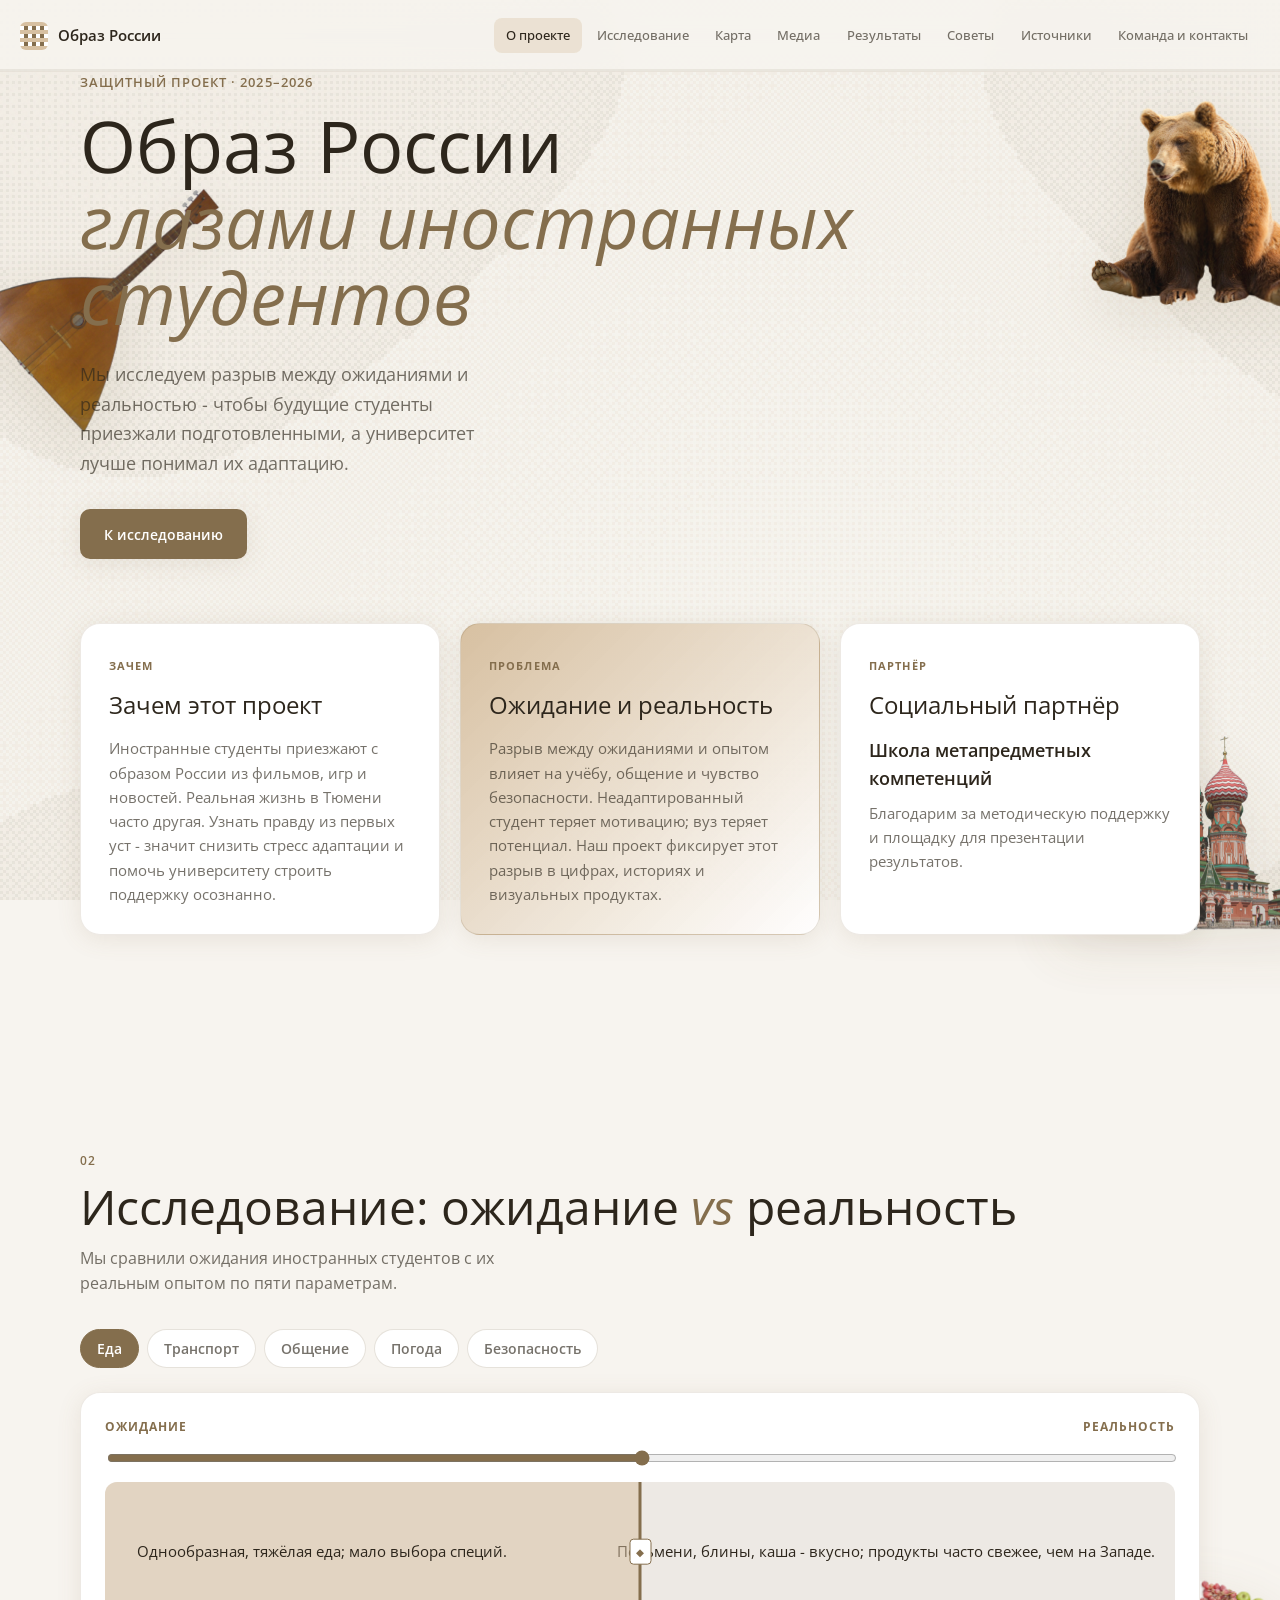
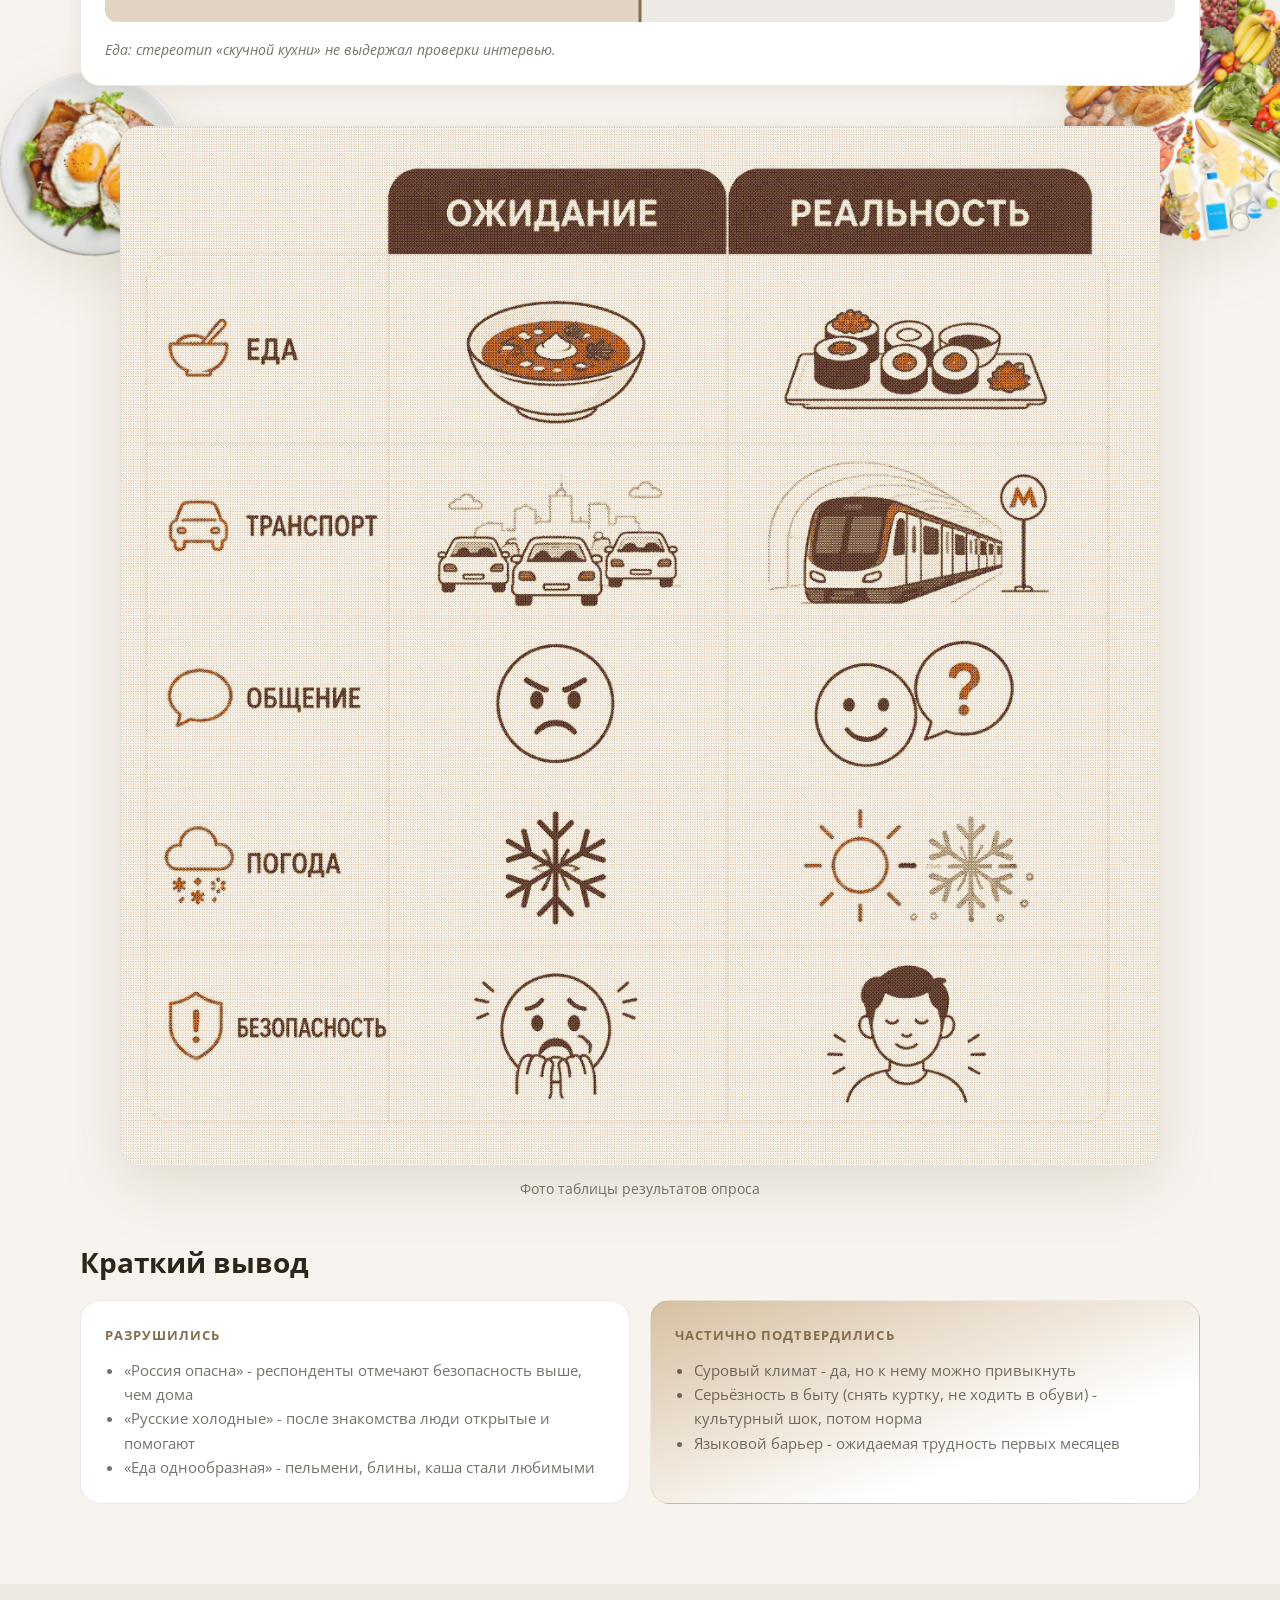
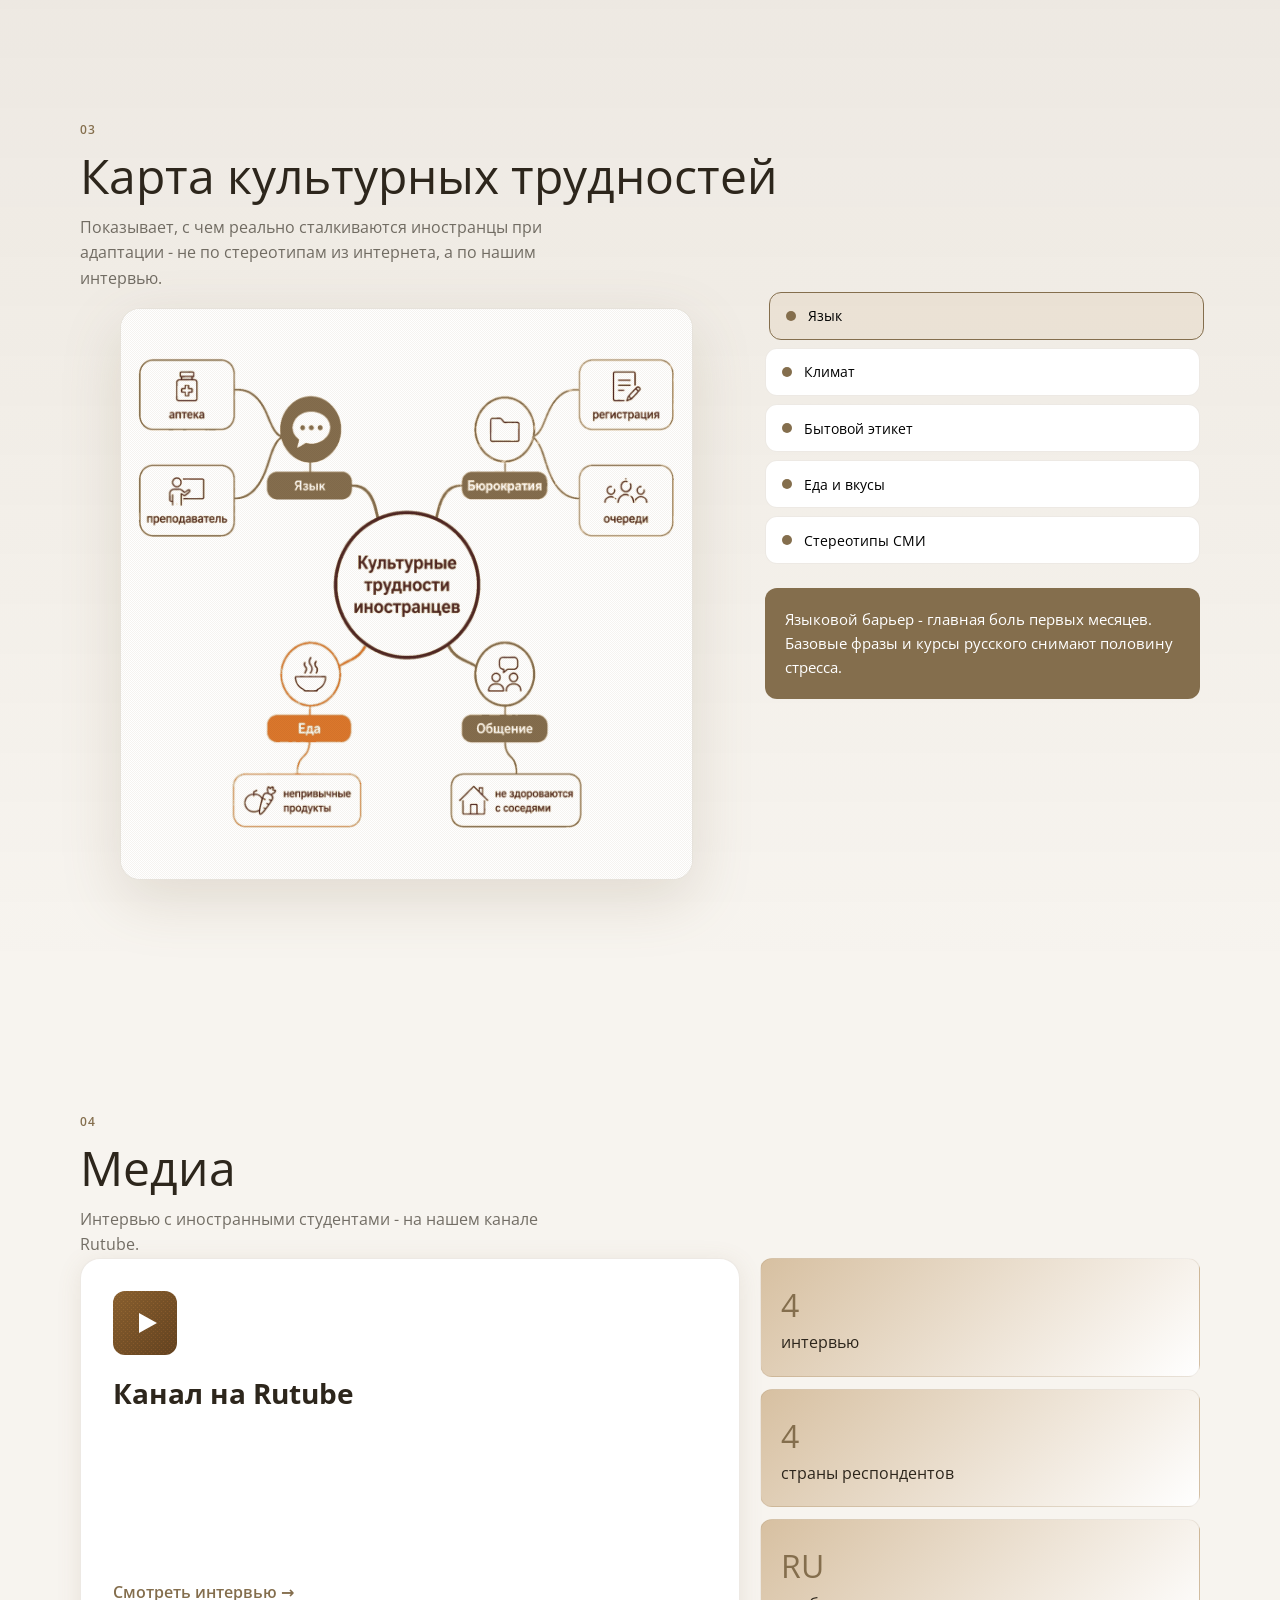
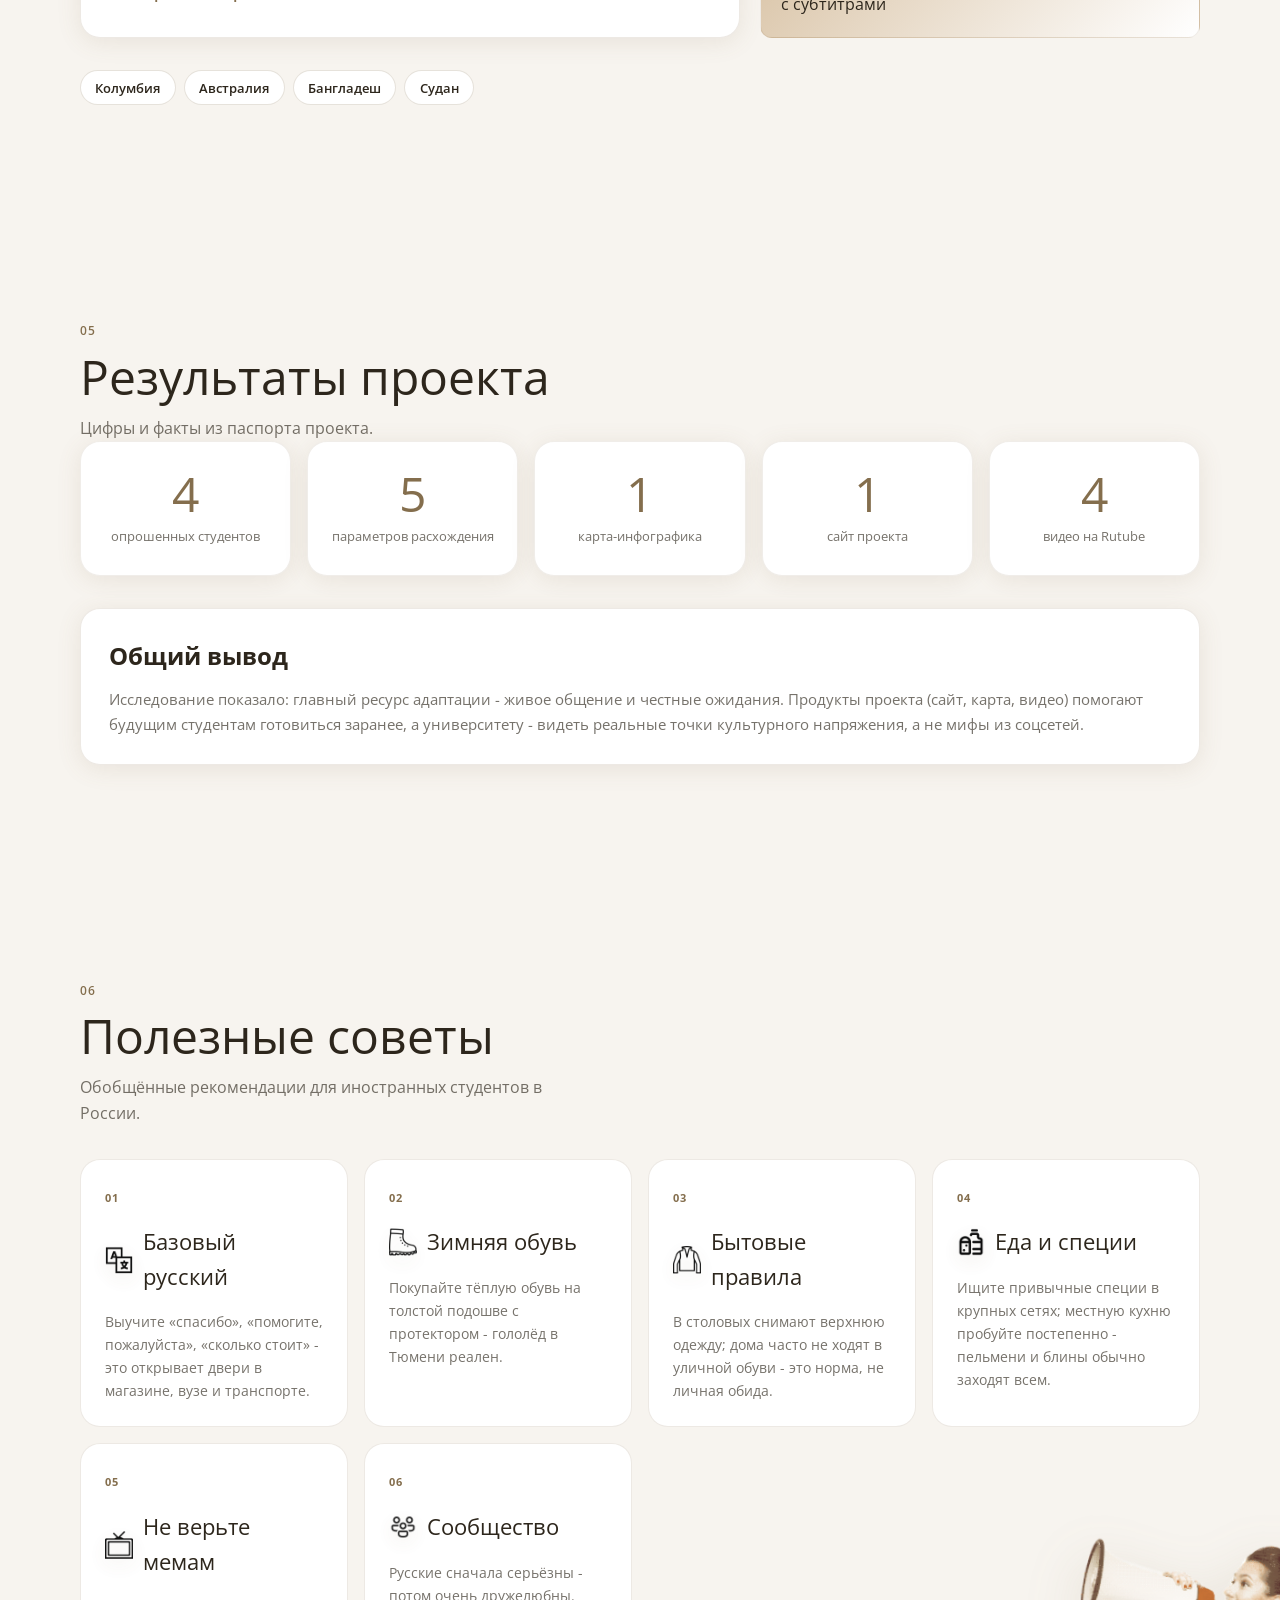
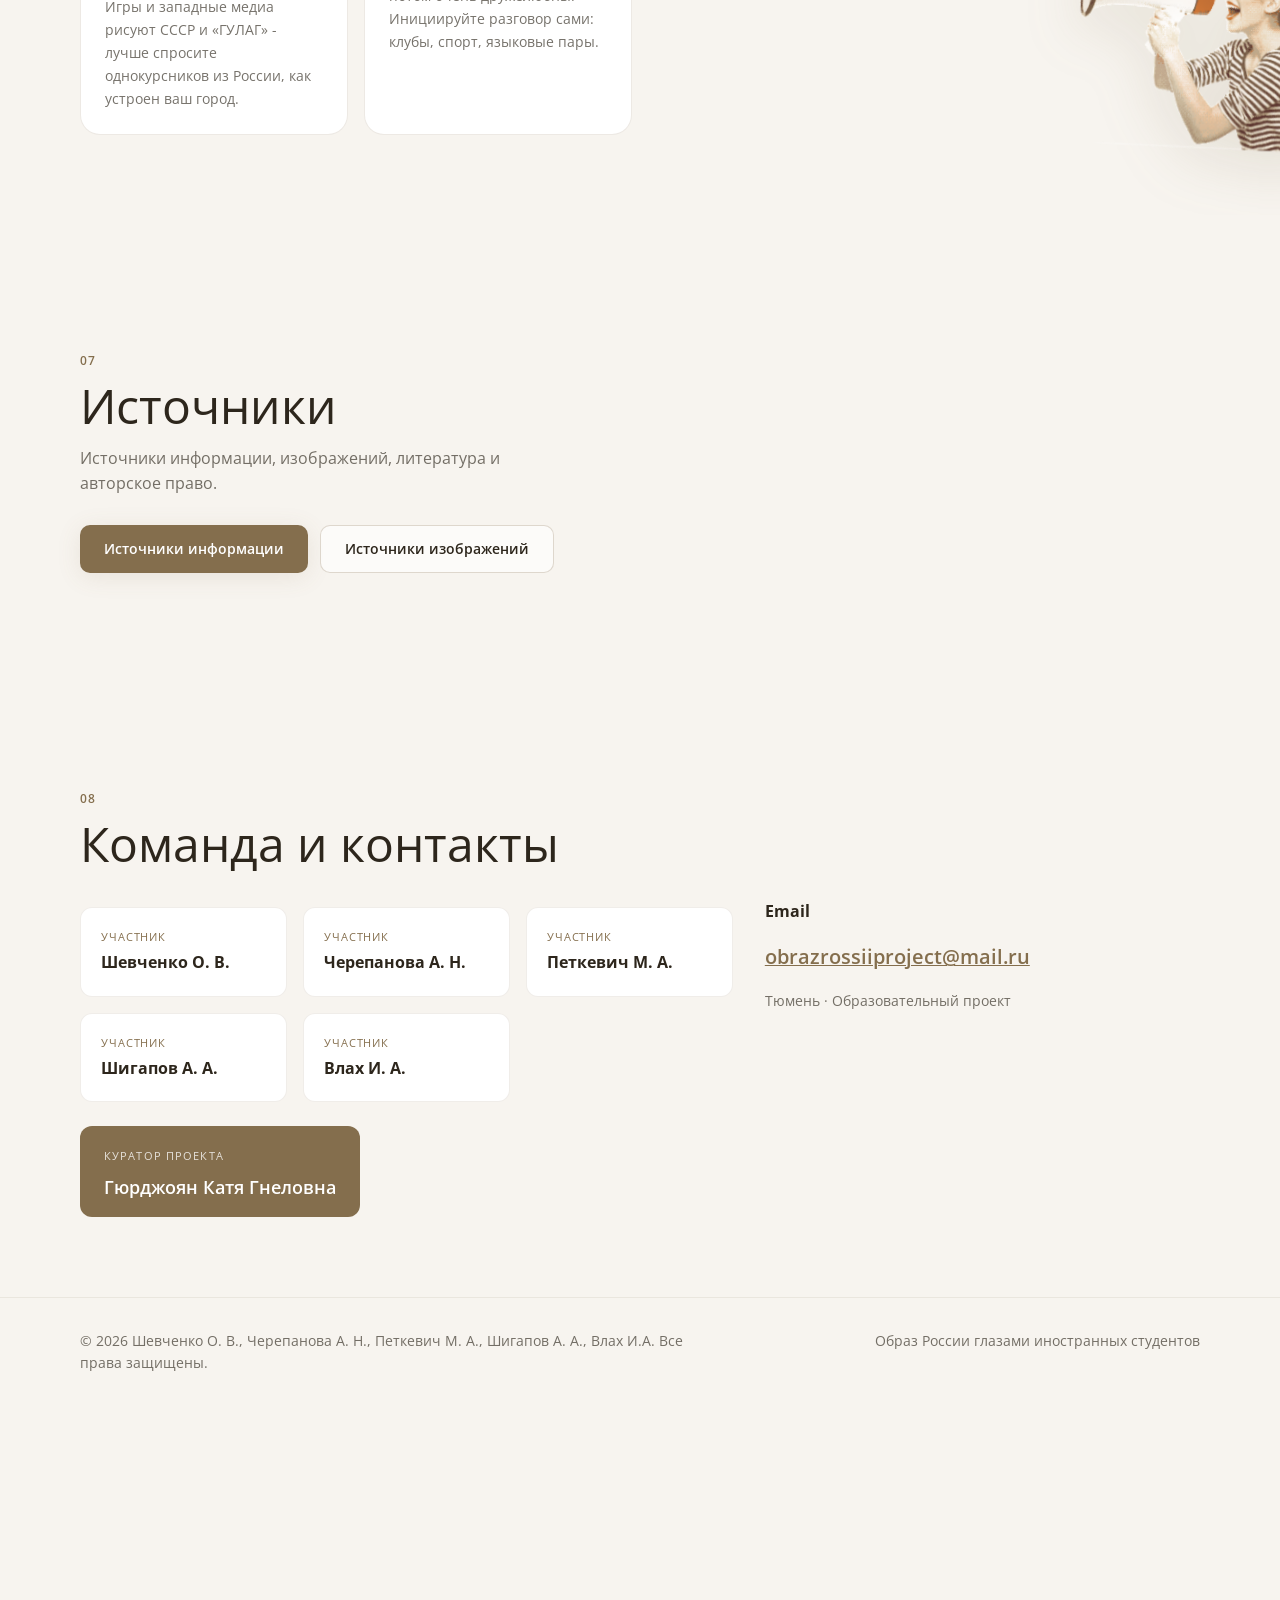
==== commit 4734952d: "Update index.html" ====
--- a/index.html
+++ b/index.html
@@ -217,7 +217,7 @@
               </svg>
             </div>
             <h3>Канал на Rutube</h3>
-            <p>Замените ссылку в index.html на ваш канал</p>
+            <p></p>
             <span class="media-cta">Смотреть интервью →</span>
           </a>
           <div class="media-stats">
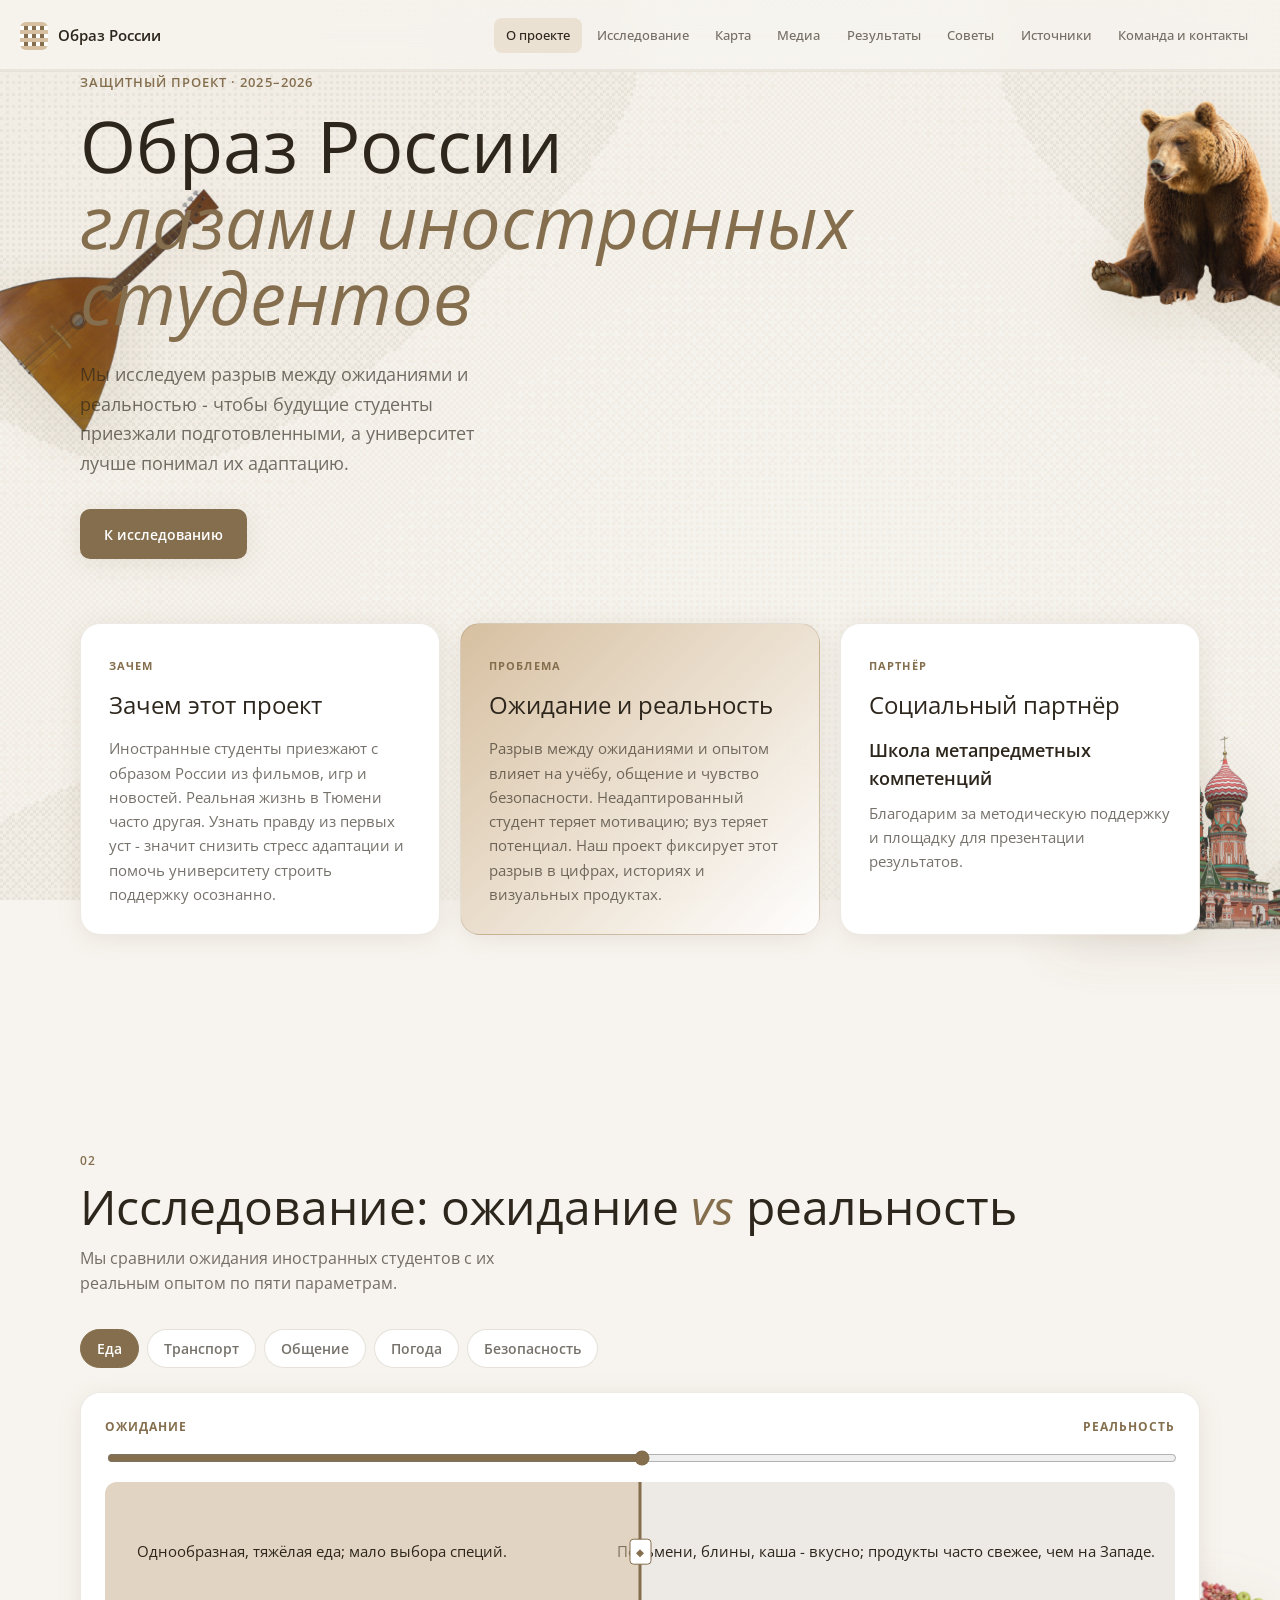
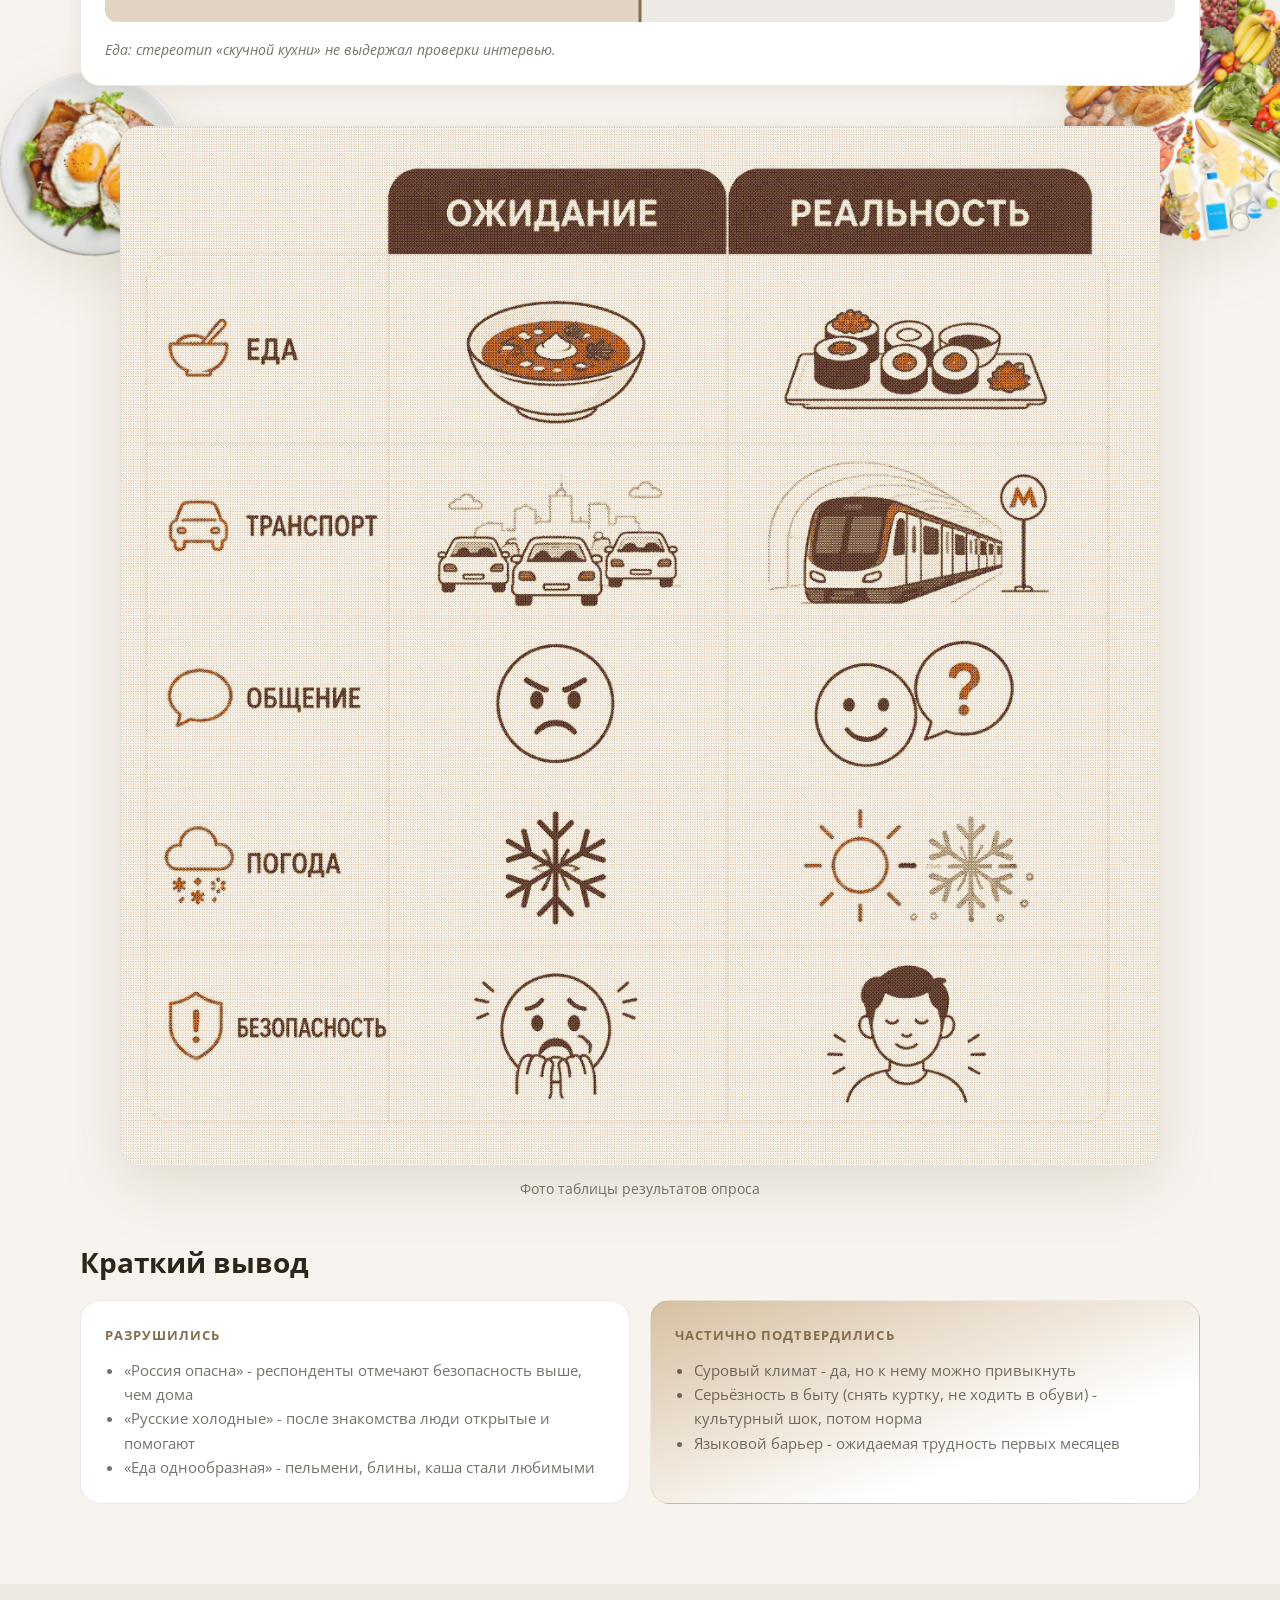
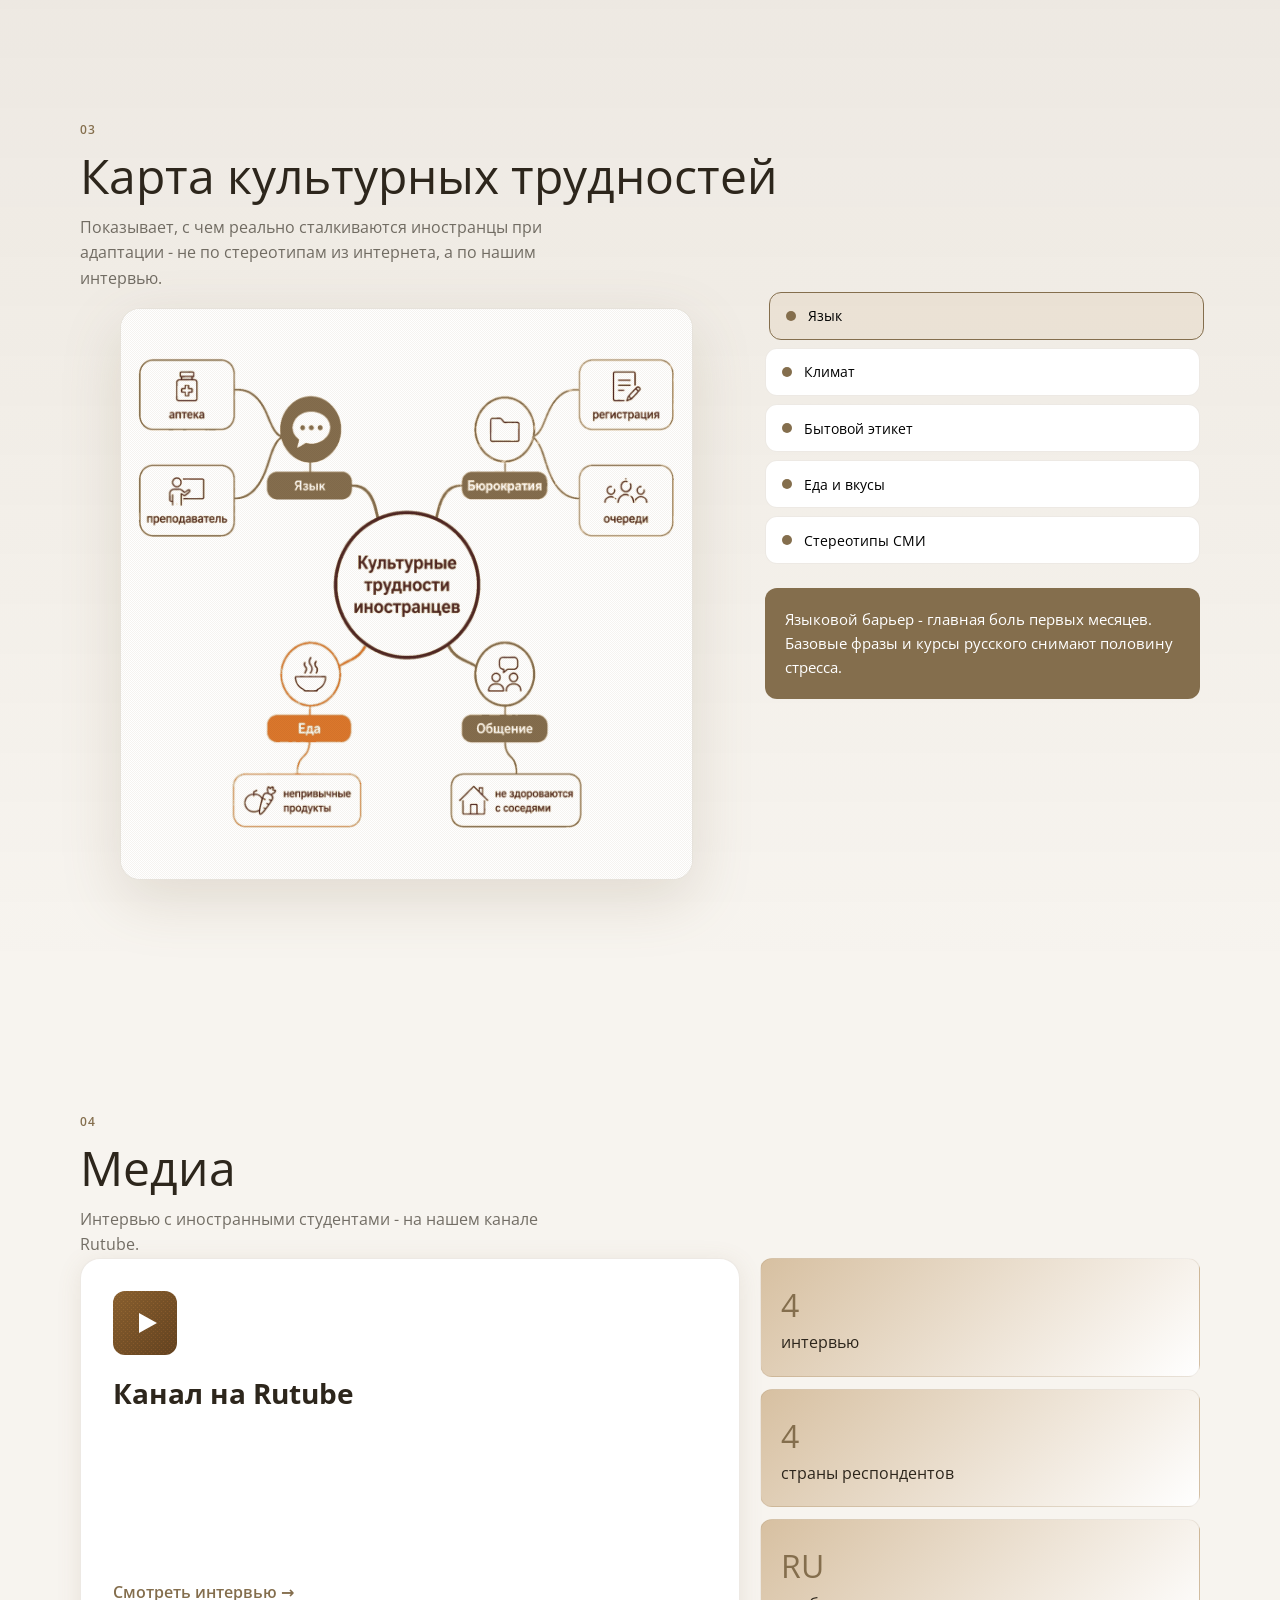
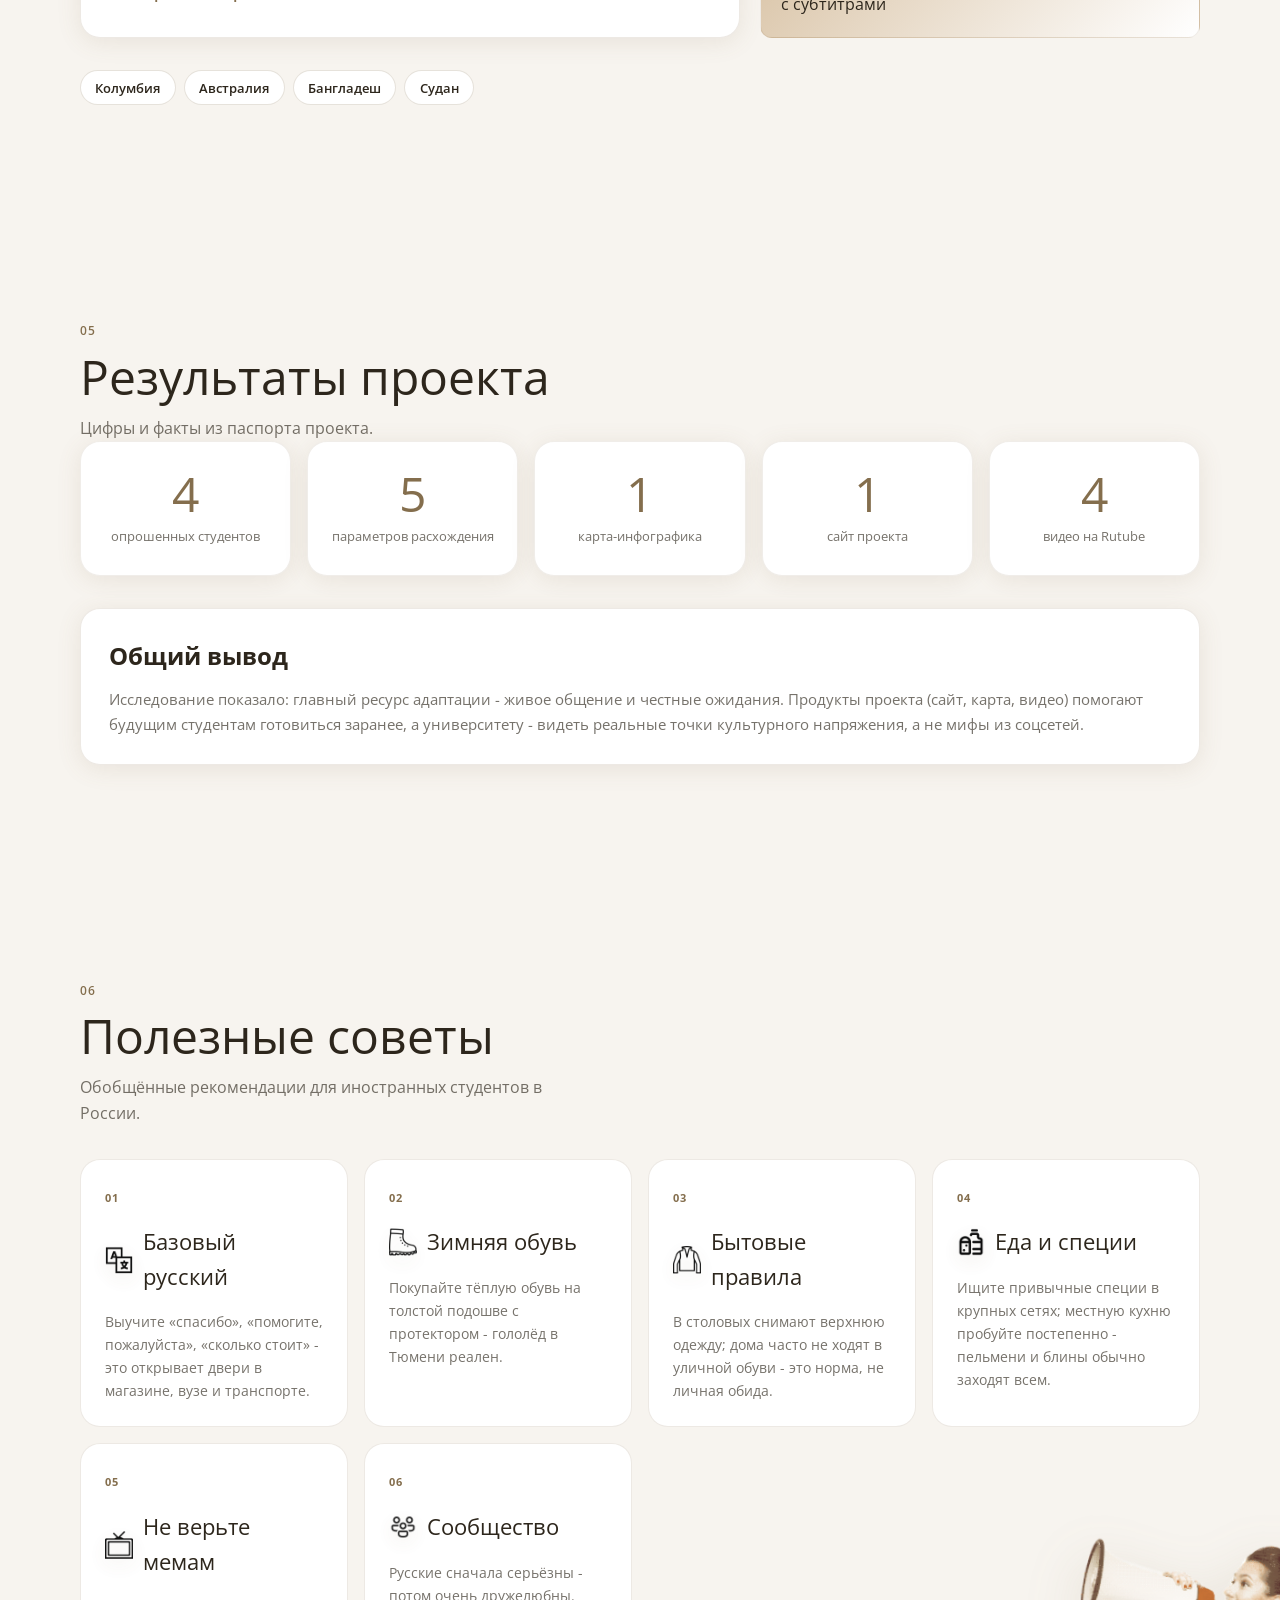
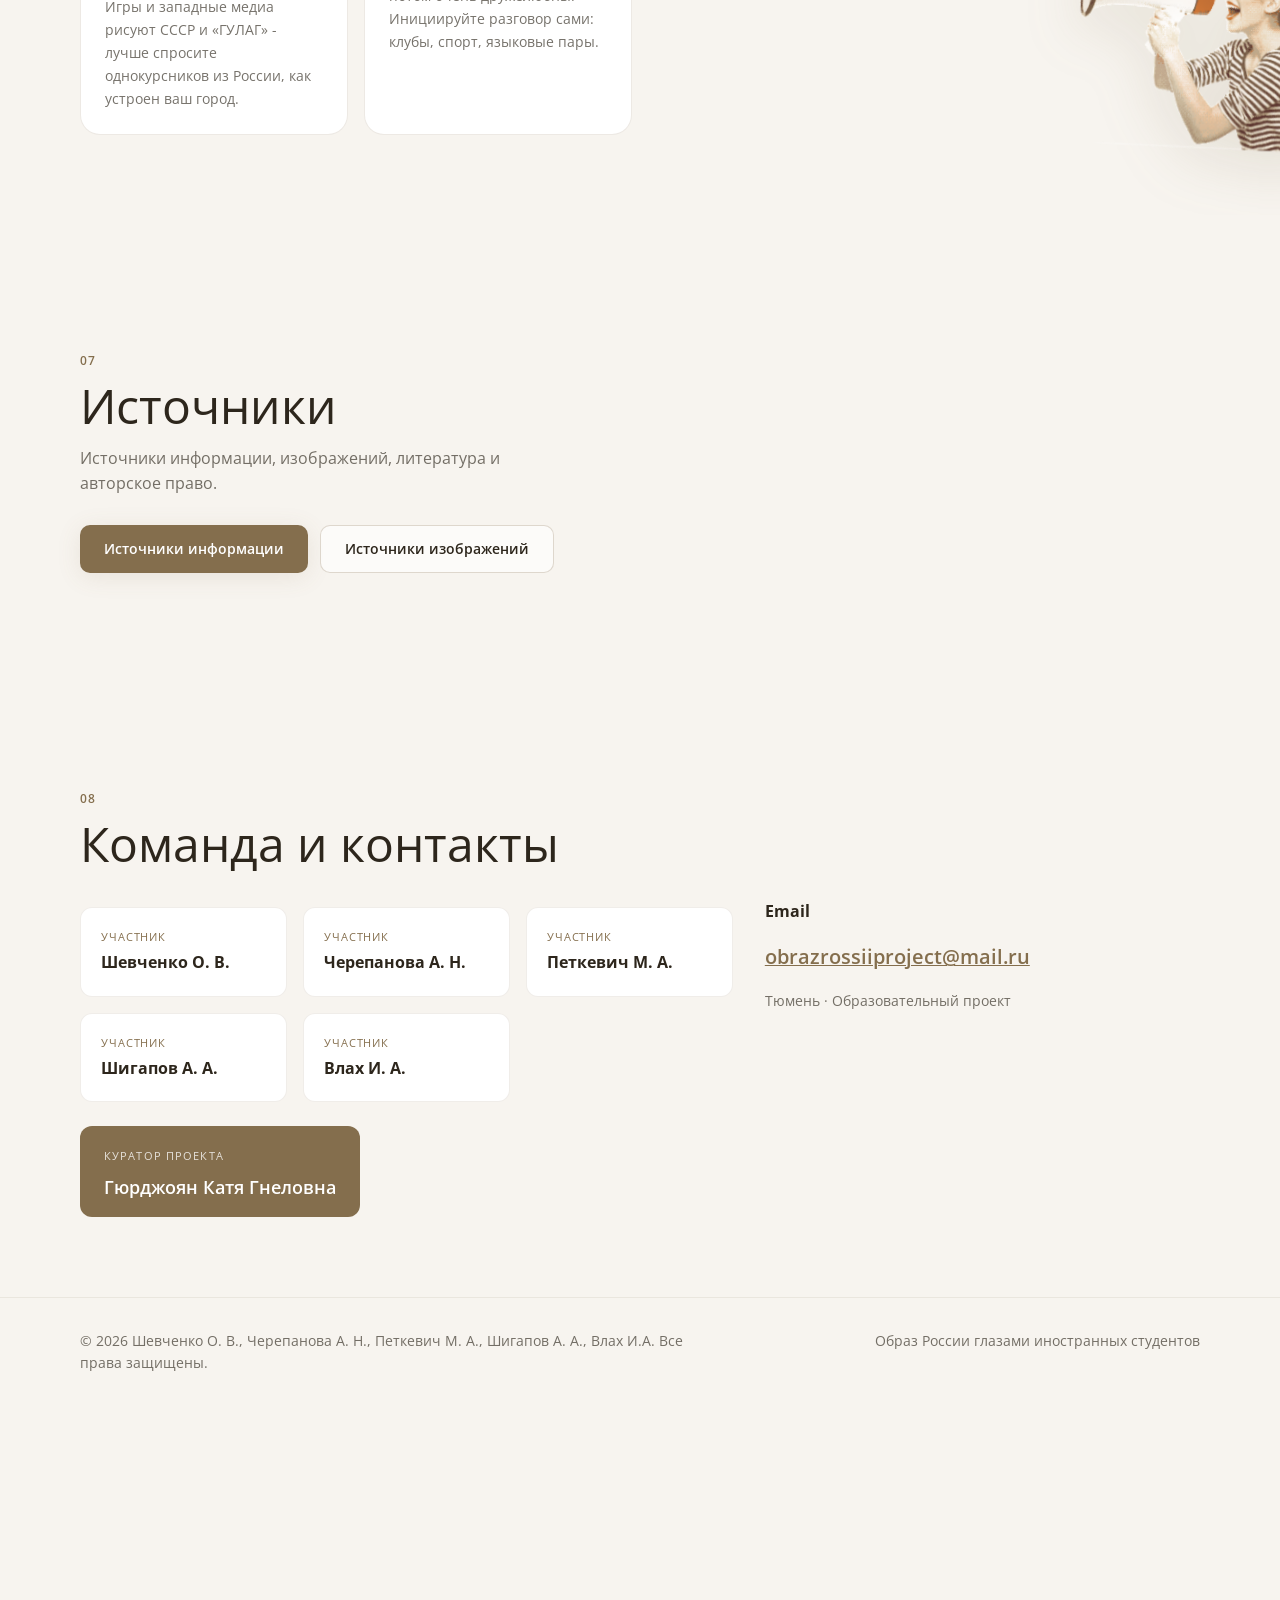
==== commit cadf4bbe: "Update index.html" ====
--- a/index.html
+++ b/index.html
@@ -237,10 +237,10 @@
         </div>
 
         <ul class="respondent-chips reveal">
-          <li><a class="country-chip" href="https://rutube.ru/video/YOUR_VIDEO_ID_COLOMBIA/" data-rutube-embed="YOUR_EMBED_ID_COLOMBIA" target="_blank" rel="noopener noreferrer">Колумбия</a></li>
-          <li><a class="country-chip" href="https://rutube.ru/video/YOUR_VIDEO_ID_AUSTRALIA/" data-rutube-embed="YOUR_EMBED_ID_AUSTRALIA" target="_blank" rel="noopener noreferrer">Австралия</a></li>
-          <li><a class="country-chip" href="https://rutube.ru/video/YOUR_VIDEO_ID_BANGLADESH/" data-rutube-embed="YOUR_EMBED_ID_BANGLADESH" target="_blank" rel="noopener noreferrer">Бангладеш</a></li>
-          <li><a class="country-chip" href="https://rutube.ru/video/YOUR_VIDEO_ID_SUDAN/" data-rutube-embed="YOUR_EMBED_ID_SUDAN" target="_blank" rel="noopener noreferrer">Судан</a></li>
+          <li><a class="country-chip" href="https://rutube.ru/video/a5cb35d9259f43c3115bd868e0040fe0/" data-rutube-embed="YOUR_EMBED_ID_COLOMBIA" target="_blank" rel="noopener noreferrer">Колумбия</a></li>
+          <li><a class="country-chip" href="https://rutube.ru/video/37a72c54f827007b26be944678aeb148/" data-rutube-embed="YOUR_EMBED_ID_AUSTRALIA" target="_blank" rel="noopener noreferrer">Австралия</a></li>
+          <li><a class="country-chip" href="https://rutube.ru/video/322e6379f6d5398166a9675d3ea18908/" data-rutube-embed="YOUR_EMBED_ID_BANGLADESH" target="_blank" rel="noopener noreferrer">Бангладеш</a></li>
+          <li><a class="country-chip" href="https://rutube.ru/video/e70f14c9647380d94a866f7da1ff7df8/" data-rutube-embed="YOUR_EMBED_ID_SUDAN" target="_blank" rel="noopener noreferrer">Судан</a></li>
         </ul>
       </div>
     </section>
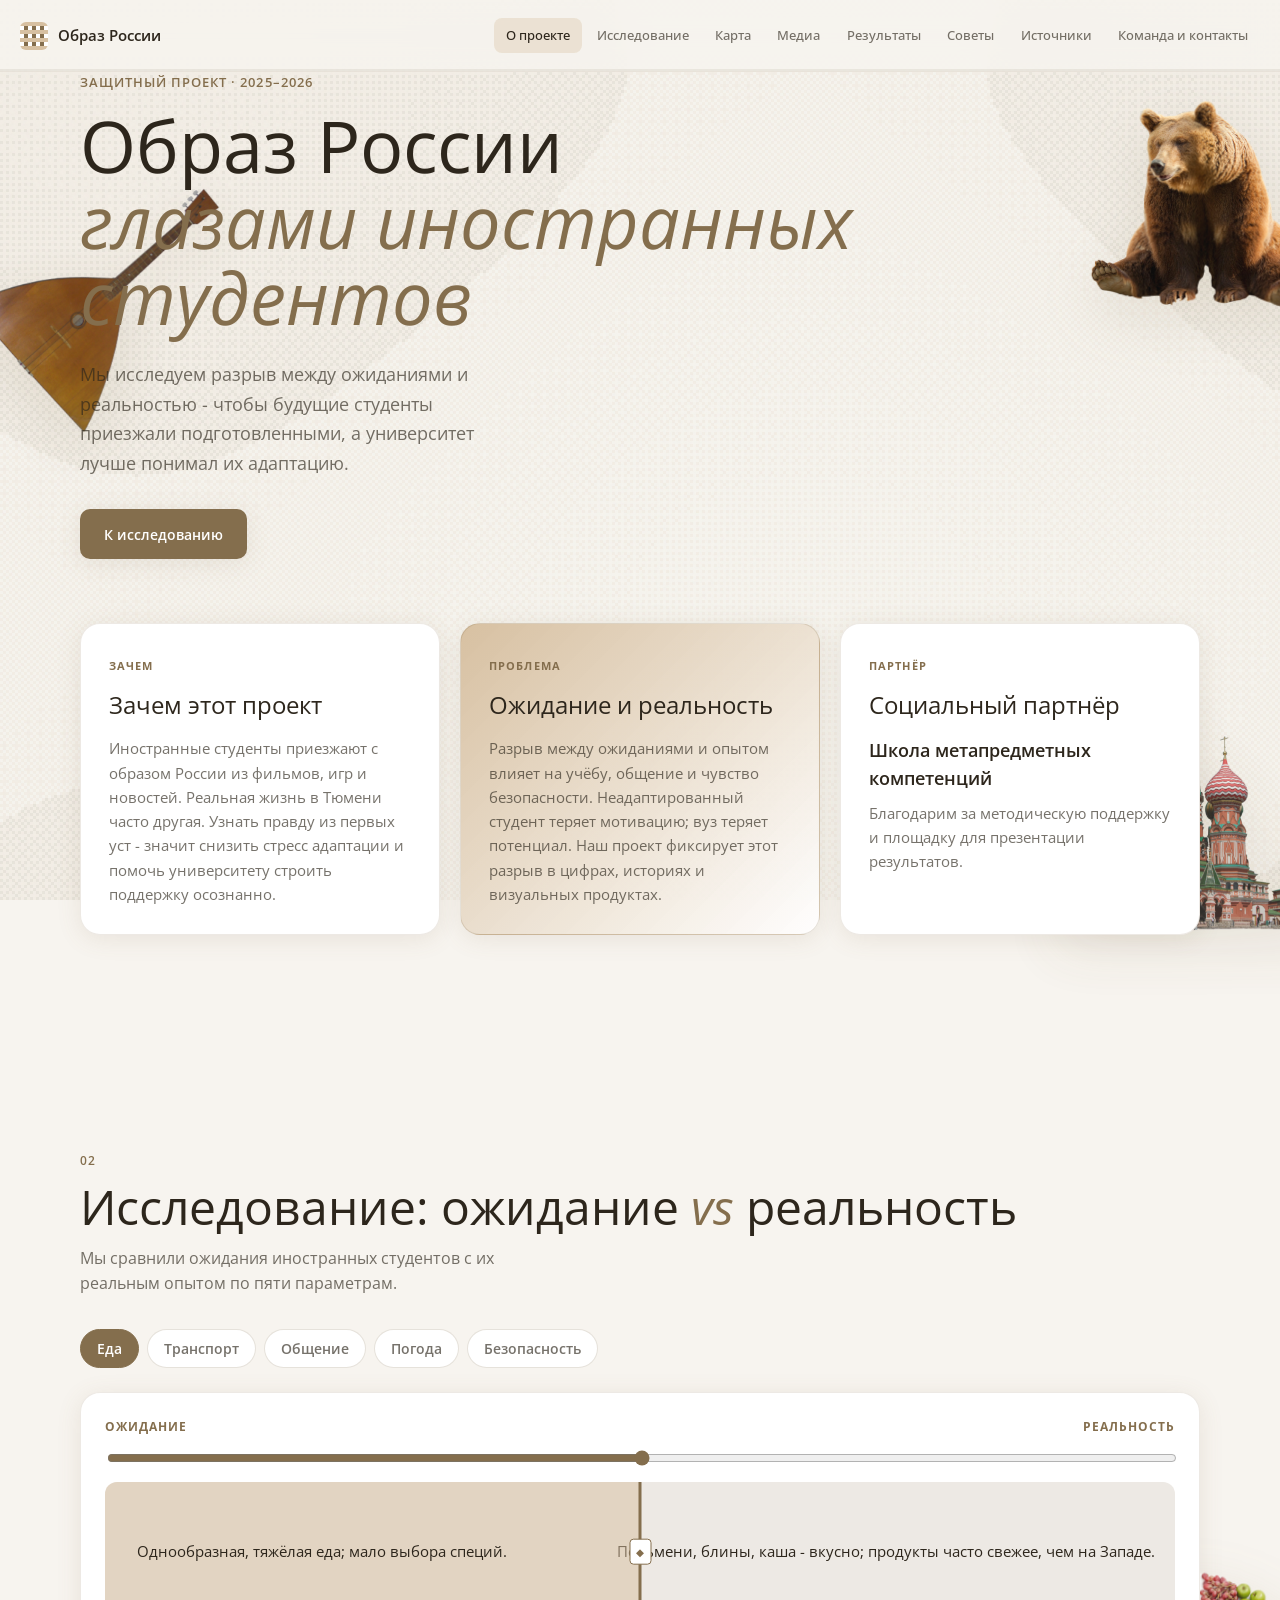
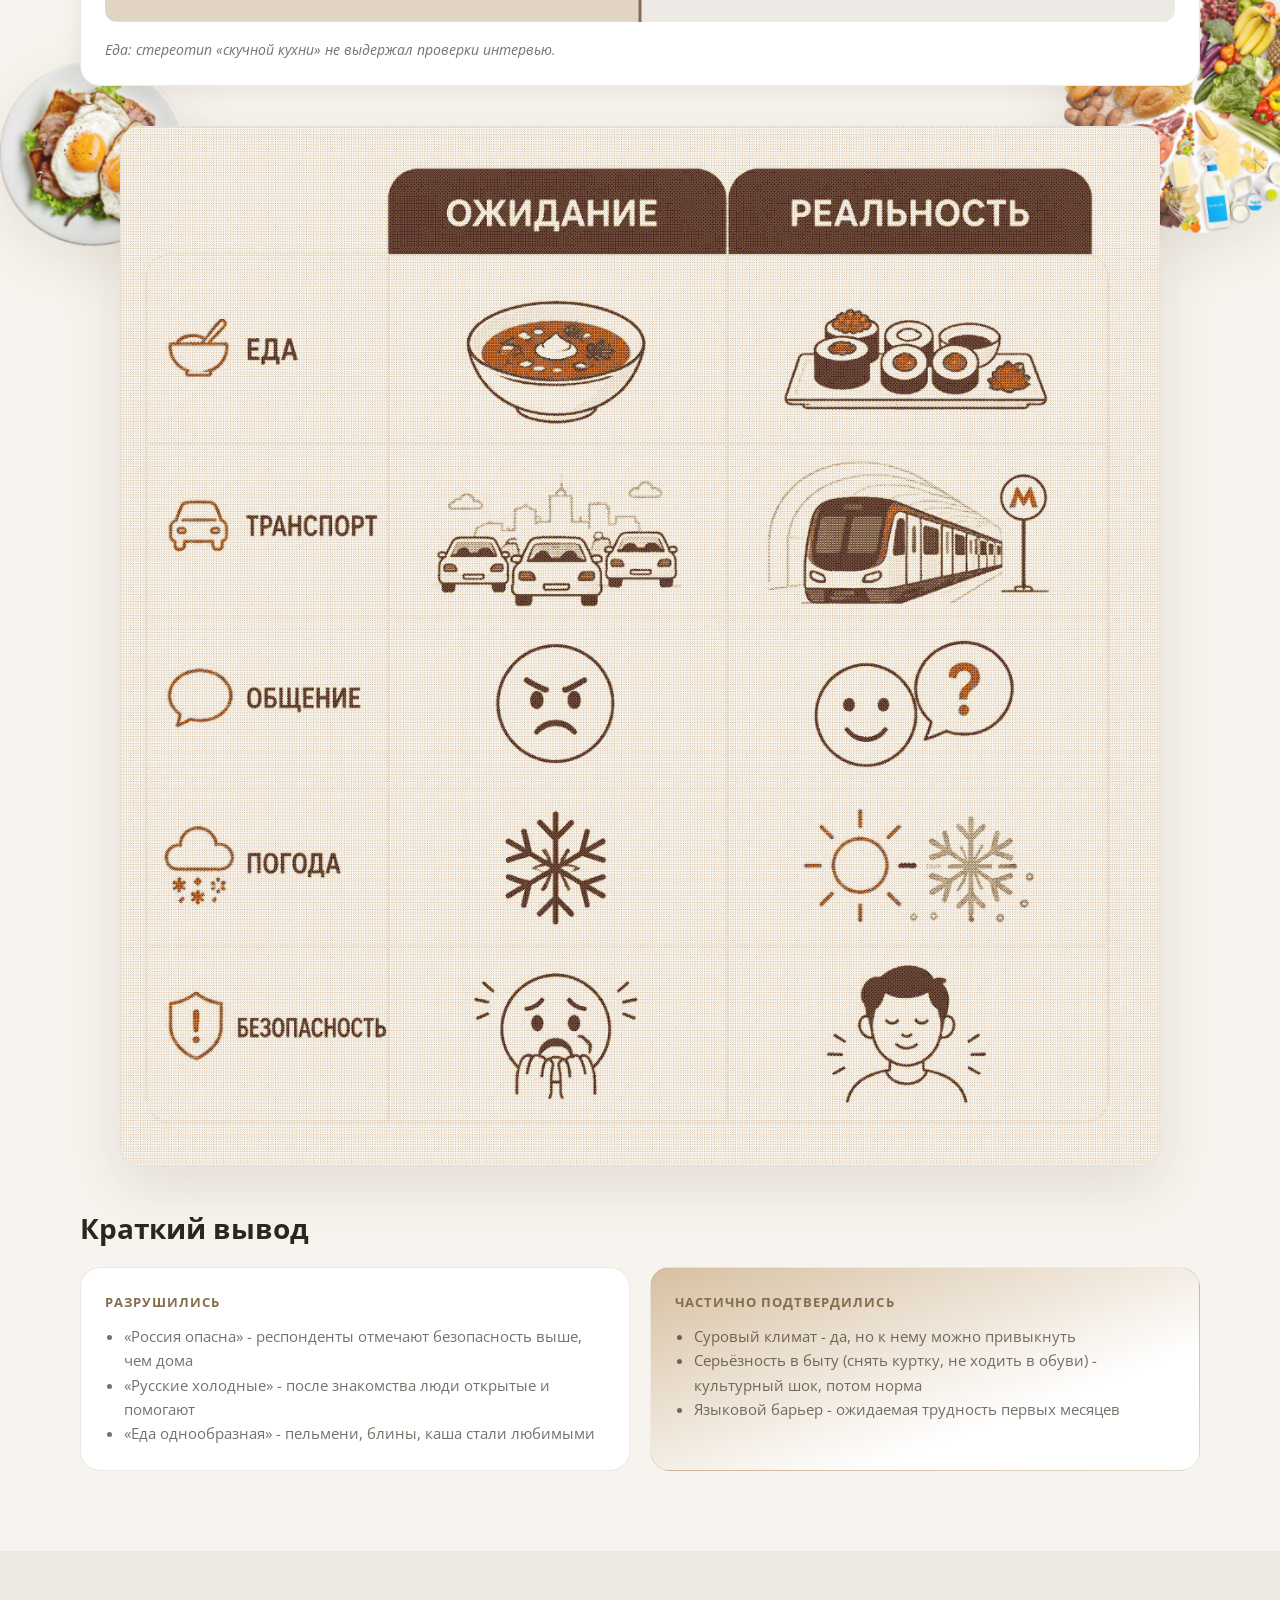
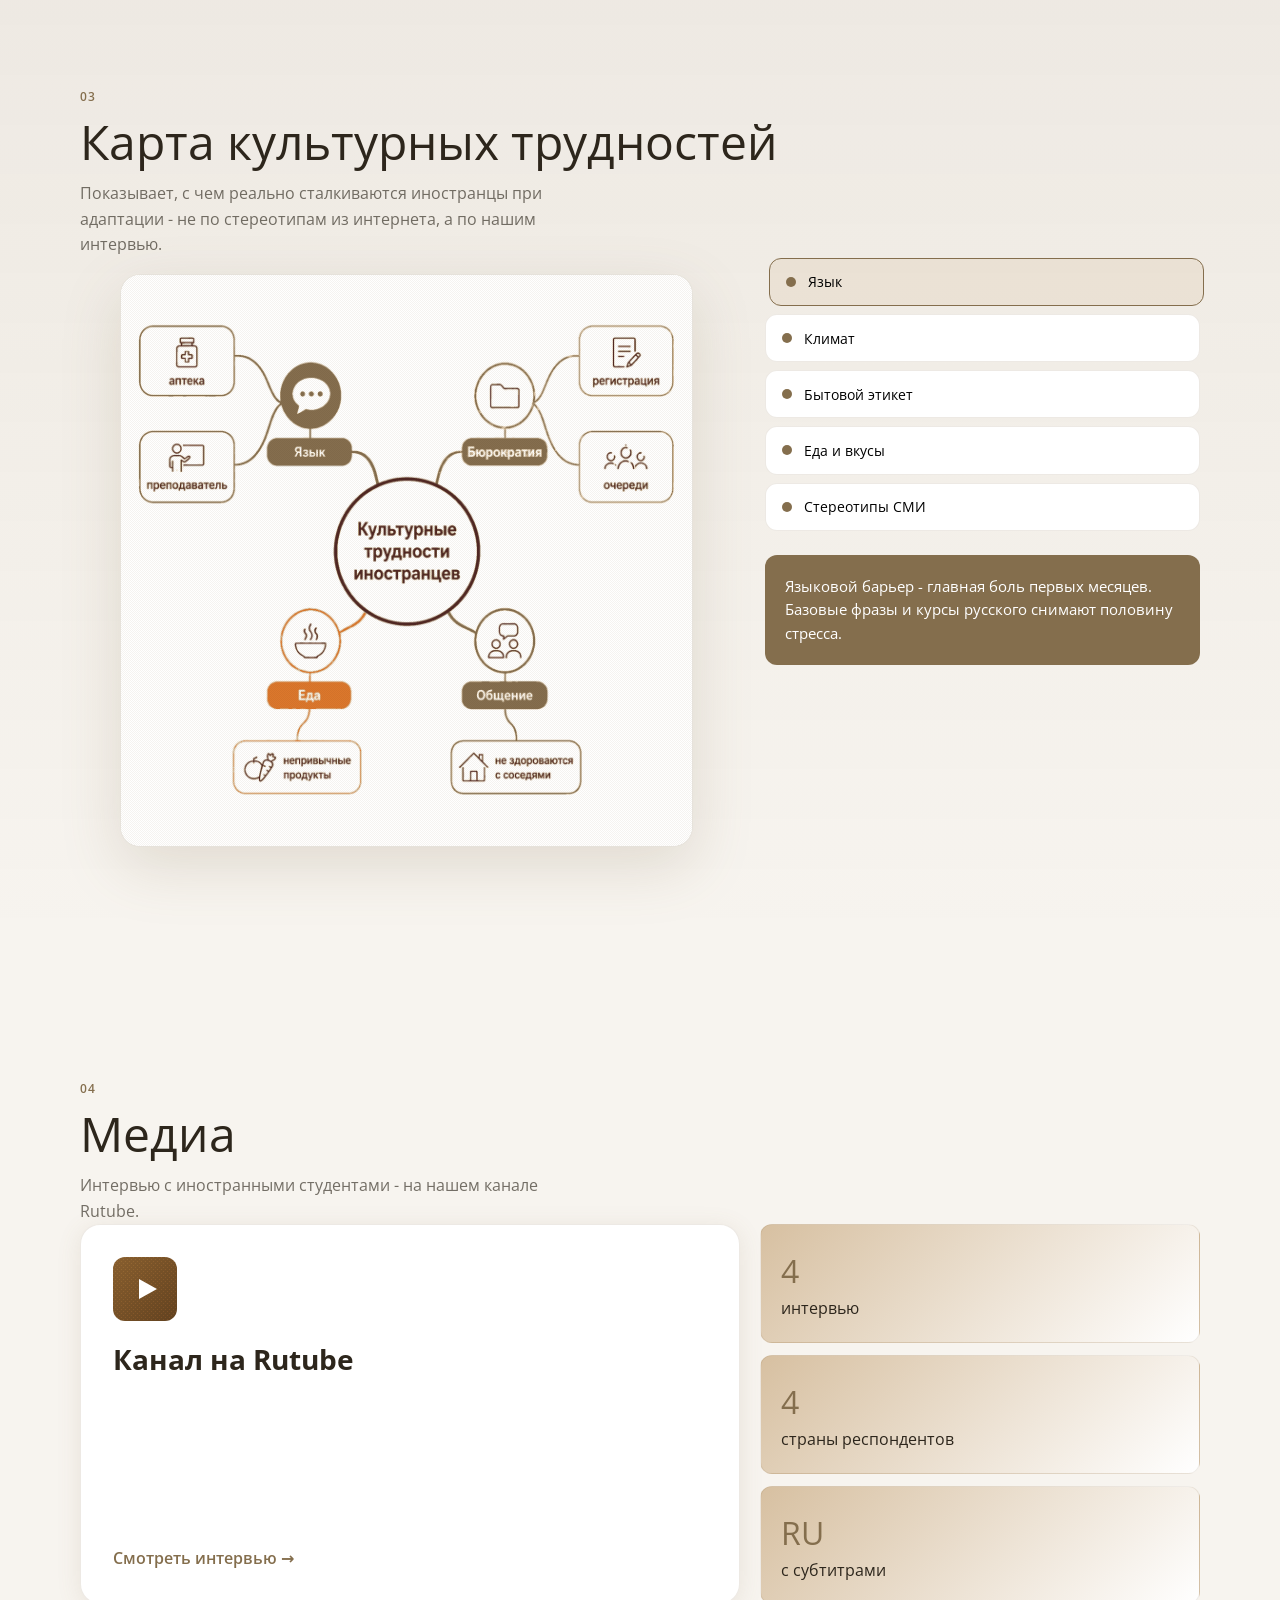
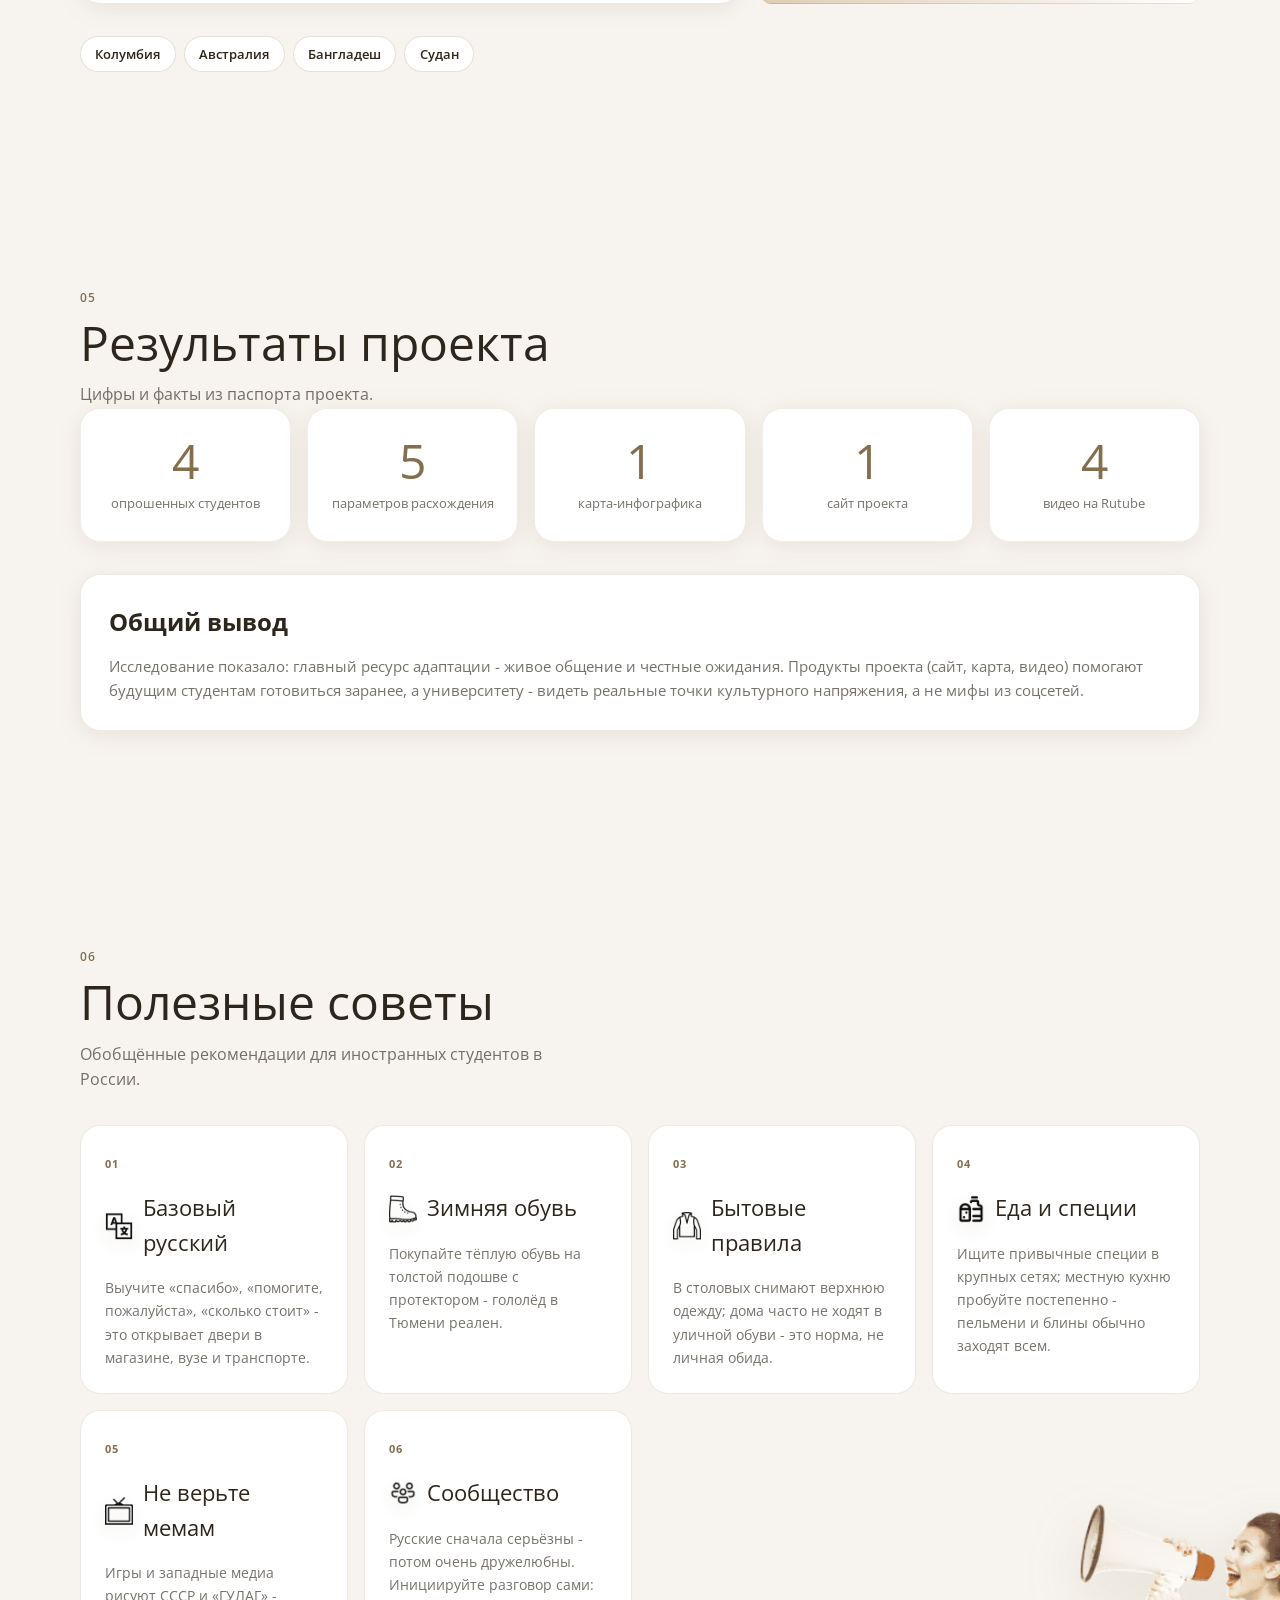
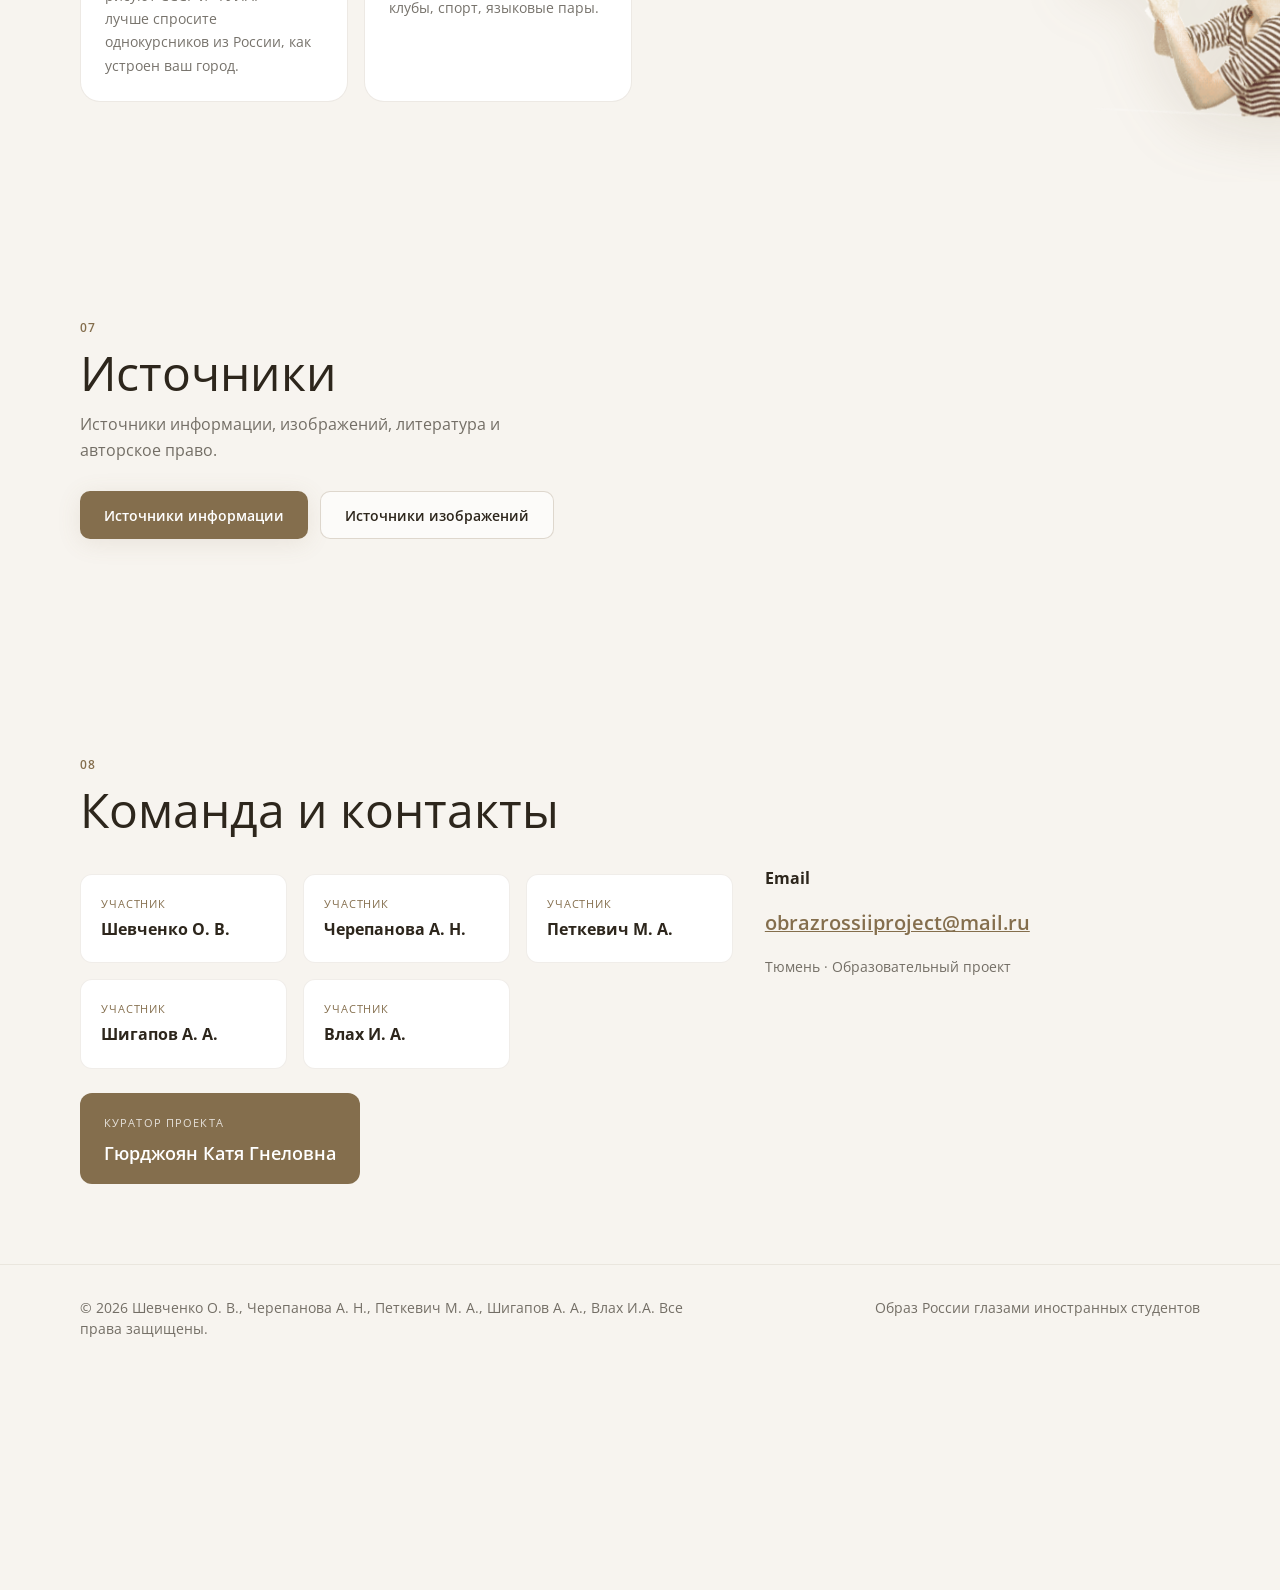
==== commit e0990e68: "Update index.html" ====
--- a/index.html
+++ b/index.html
@@ -127,7 +127,6 @@
               <p>Поместите файл <strong>sfmkC3.jpeg</strong> в папку <code>images/</code></p>
             </div>
           </div>
-          <figcaption>Фото таблицы результатов опроса</figcaption>
         </figure>
 
         <div class="insights reveal">
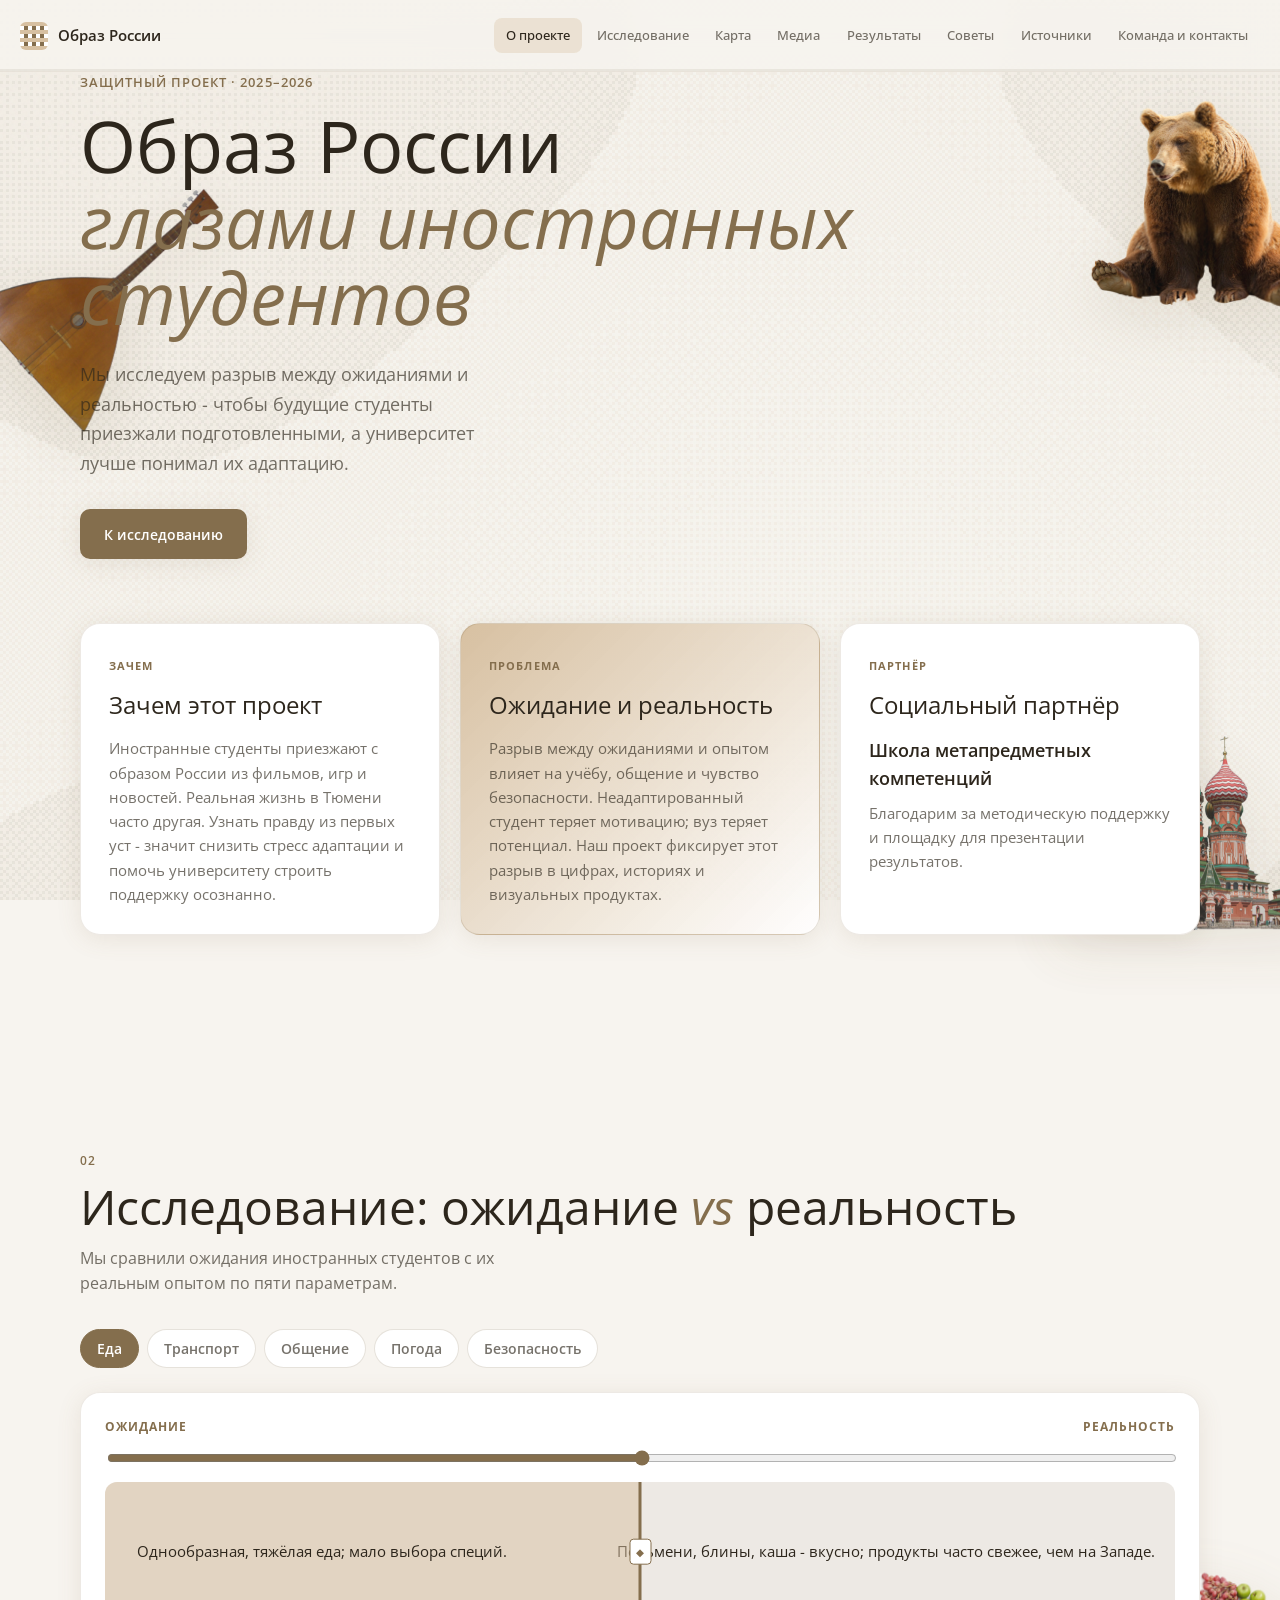
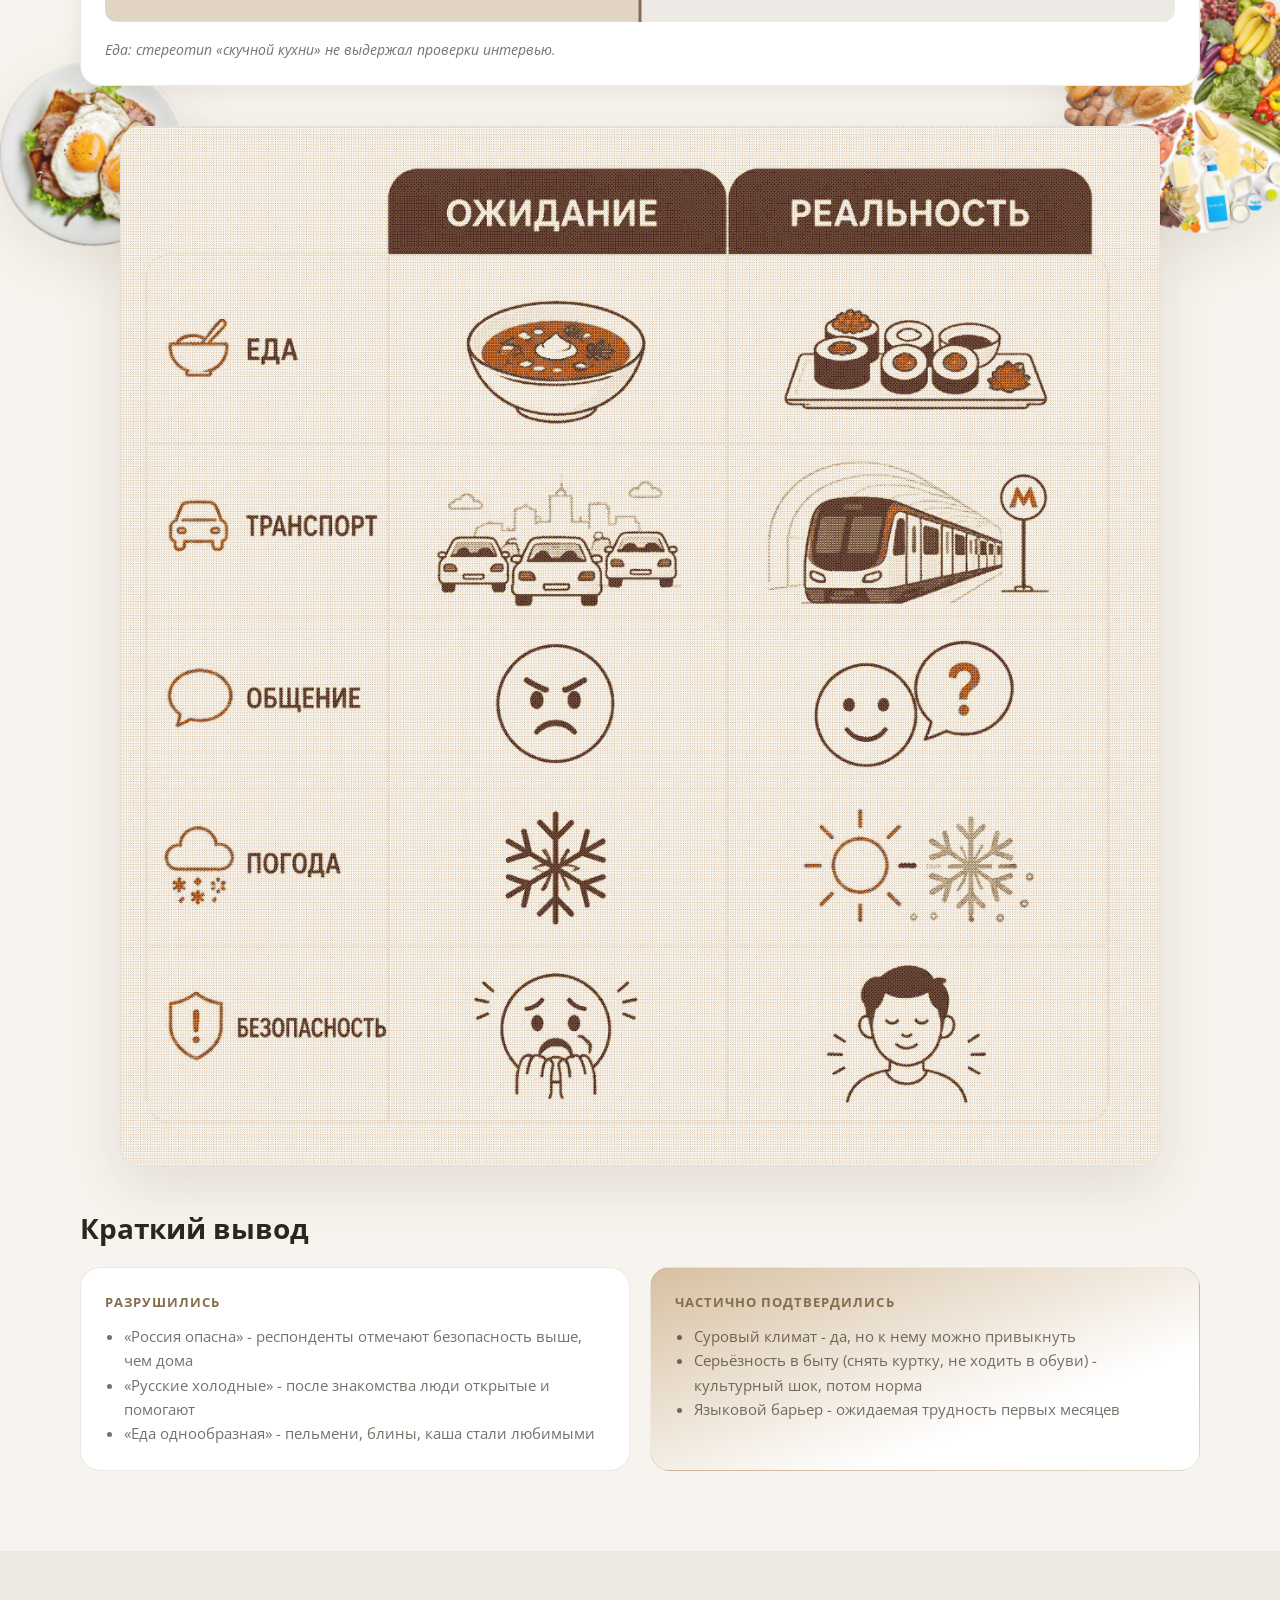
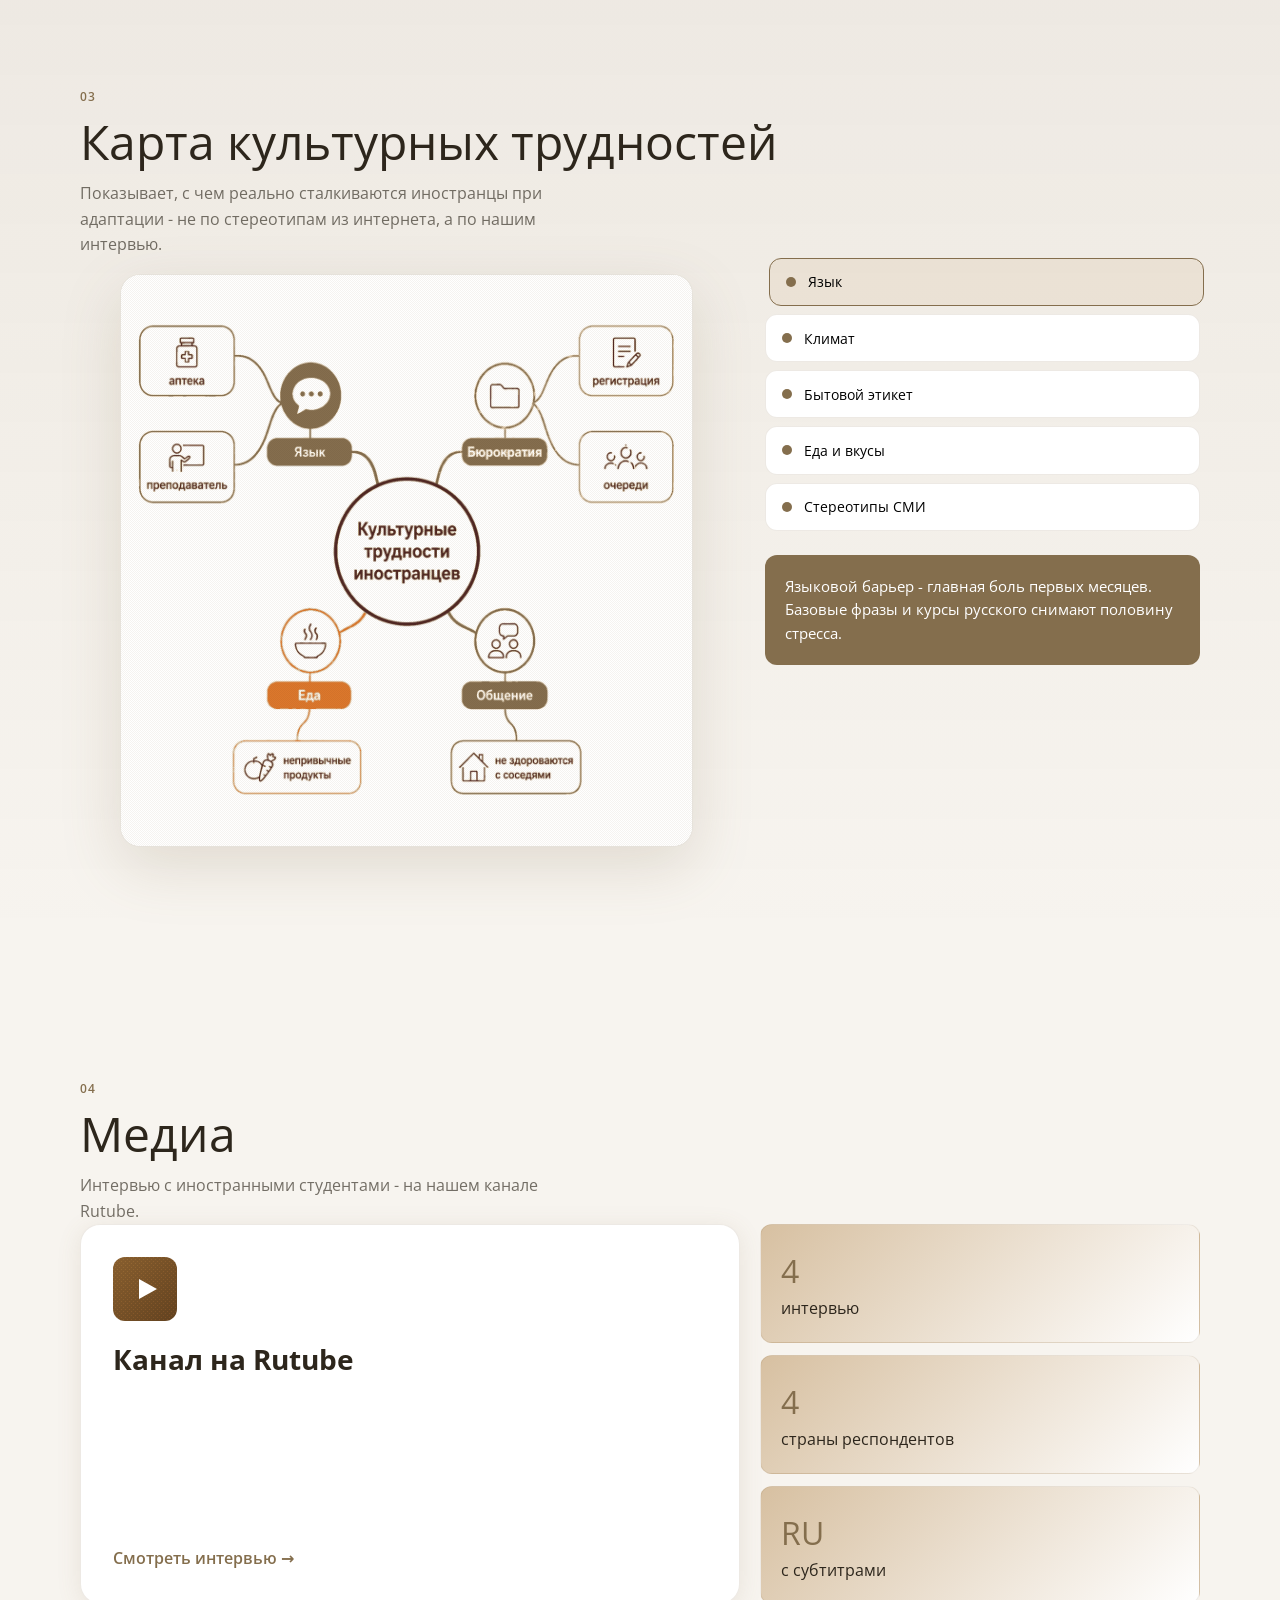
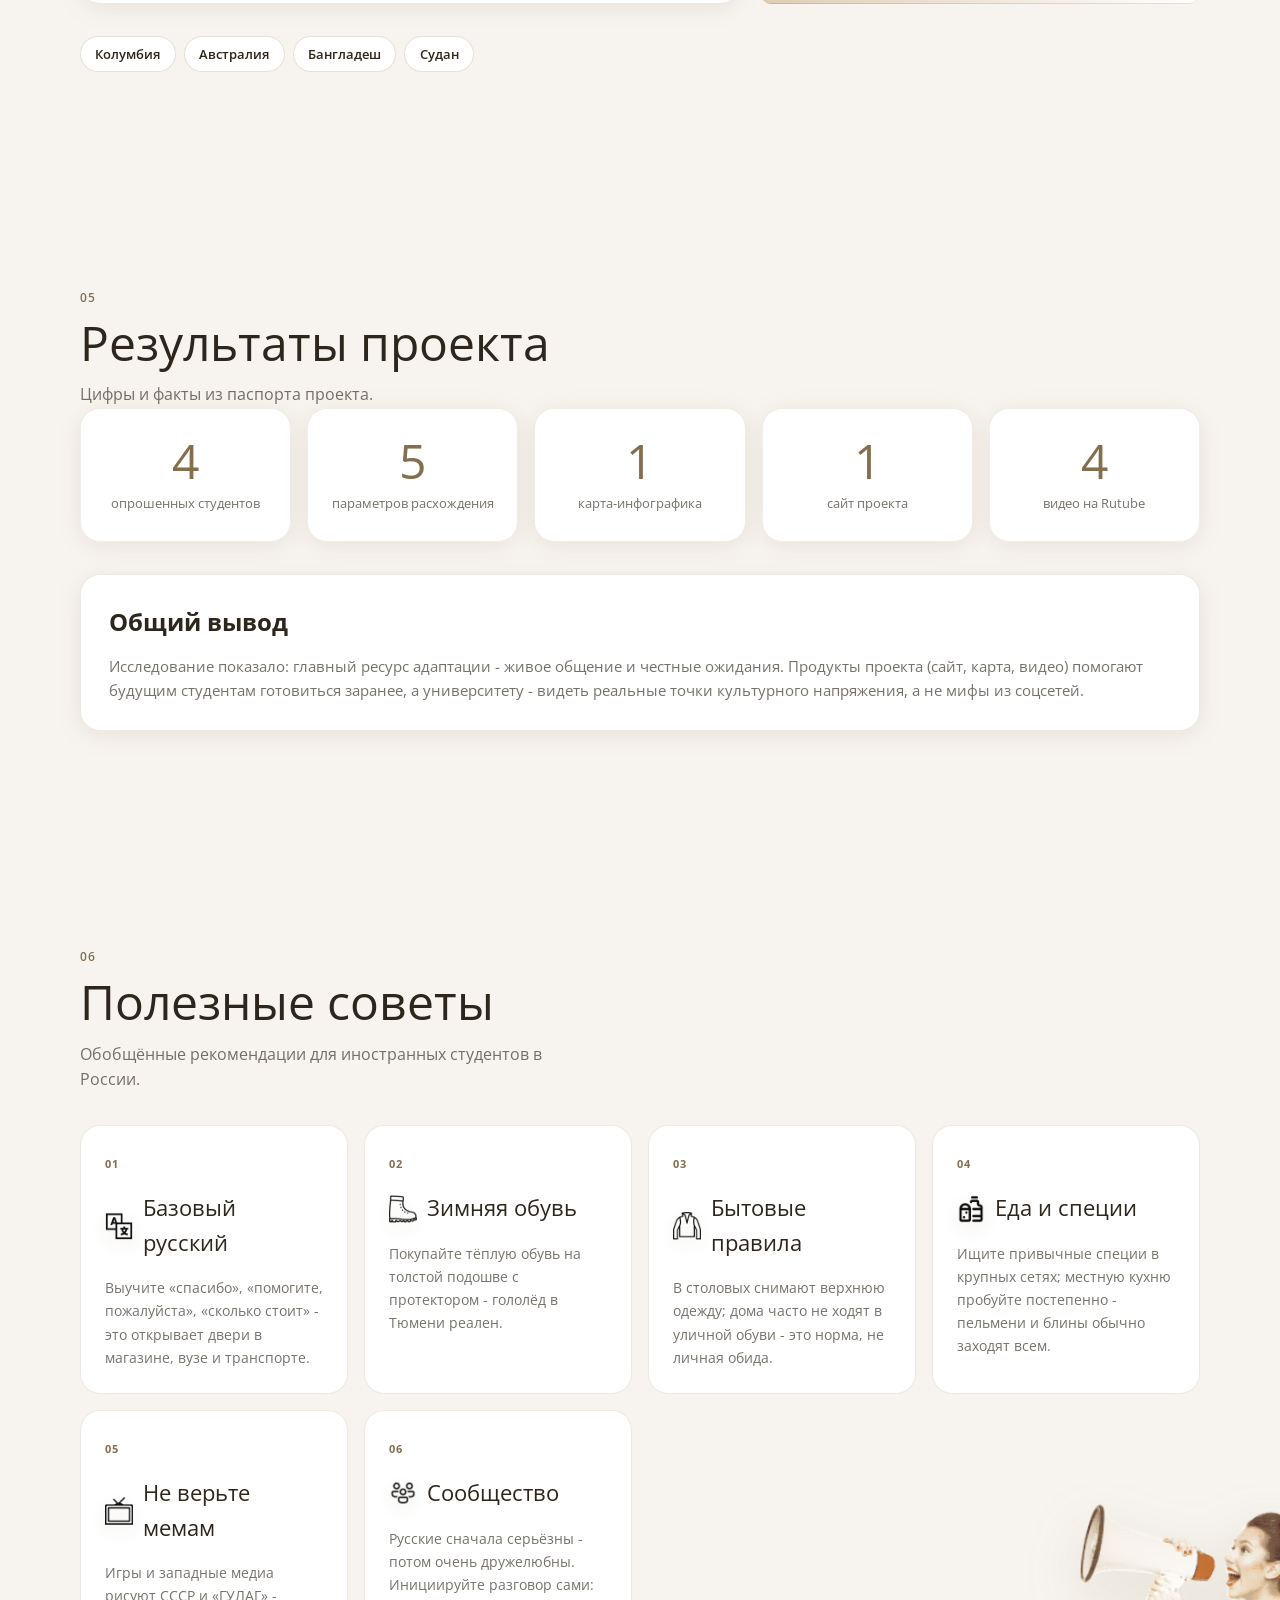
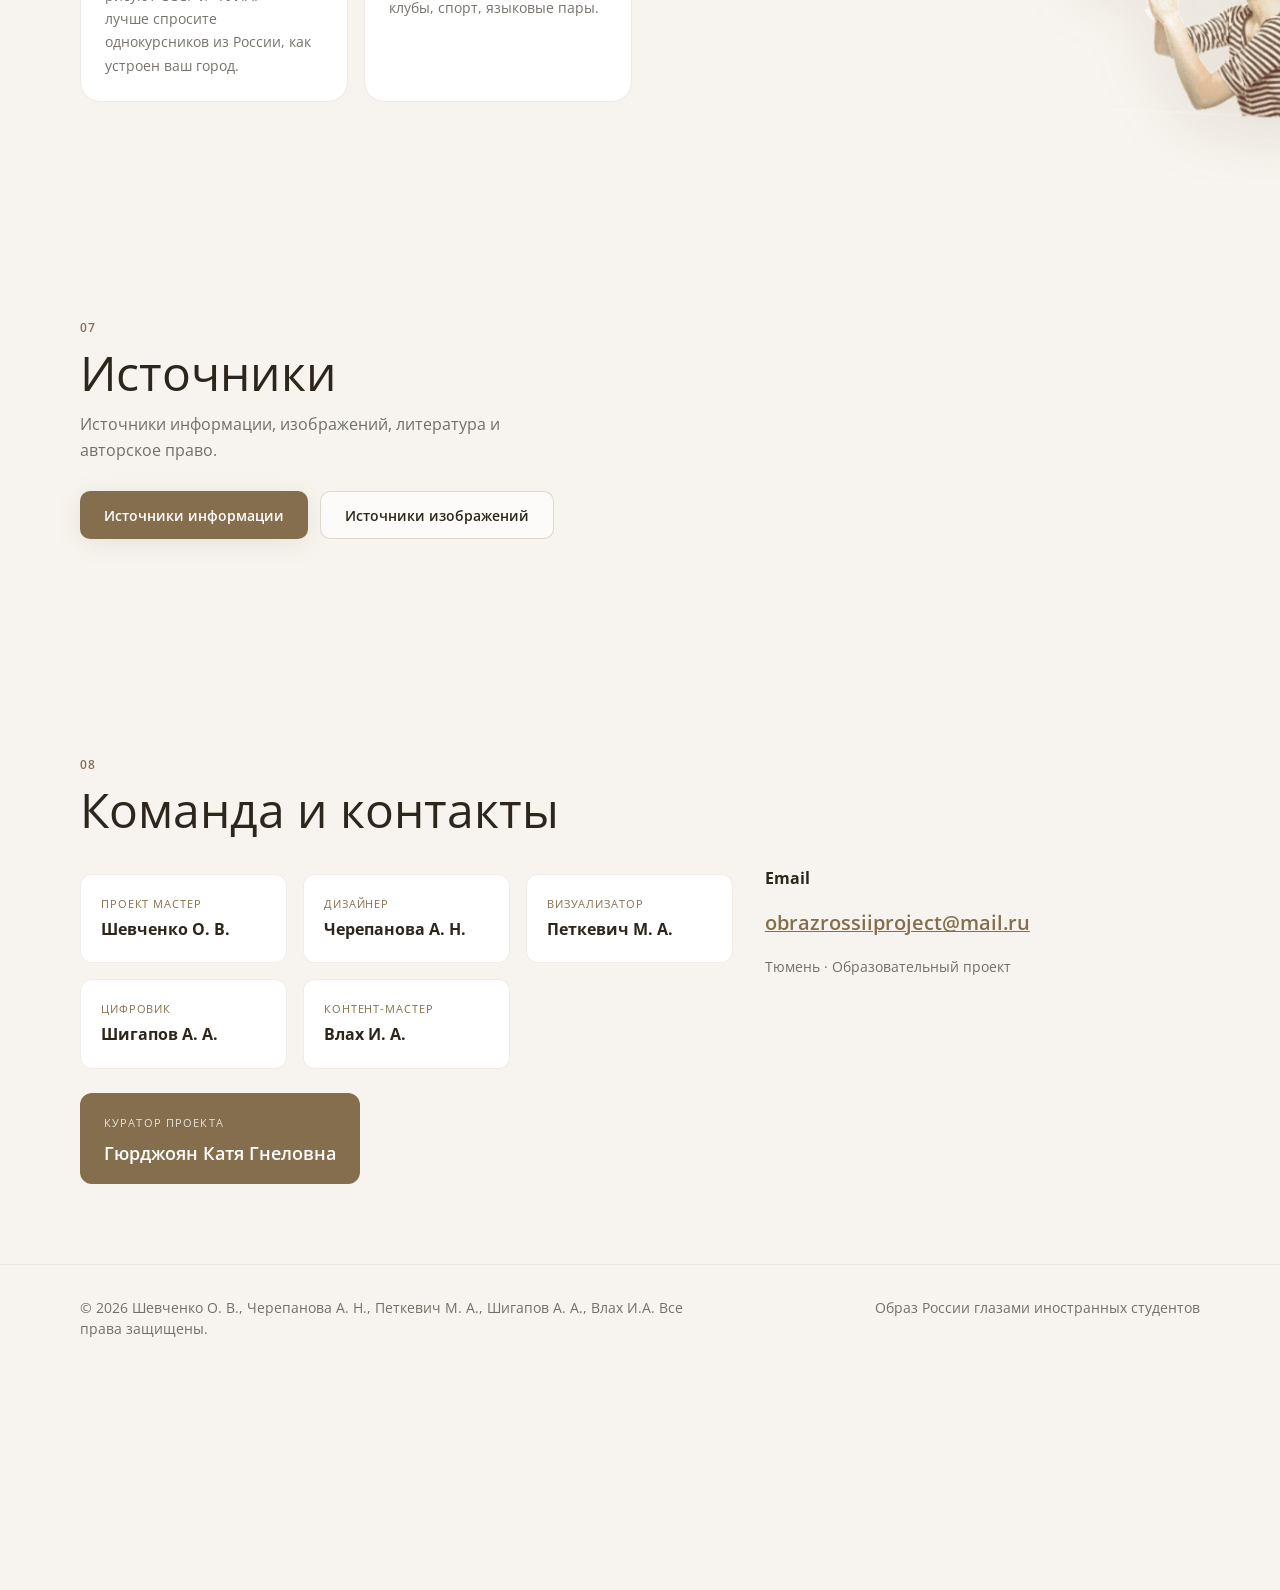
==== commit fe0f5dc3: "Update index.html" ====
--- a/index.html
+++ b/index.html
@@ -374,11 +374,11 @@
         <div class="contact-grid reveal">
           <div class="team-block">
             <ul class="team-list">
-              <li><span class="role">Участник</span><strong>Шевченко О. В.</strong></li>
-              <li><span class="role">Участник</span><strong>Черепанова А. Н.</strong></li>
-              <li><span class="role">Участник</span><strong>Петкевич М. А.</strong></li>
-              <li><span class="role">Участник</span><strong>Шигапов А. А.</strong></li>
-              <li><span class="role">Участник</span><strong>Влах И. А.</strong></li>
+              <li><span class="role">Проект мастер</span><strong>Шевченко О. В.</strong></li>
+              <li><span class="role">Дизайнер</span><strong>Черепанова А. Н.</strong></li>
+              <li><span class="role">Визуализатор</span><strong>Петкевич М. А.</strong></li>
+              <li><span class="role">Цифровик</span><strong>Шигапов А. А.</strong></li>
+              <li><span class="role">Контент-мастер</span><strong>Влах И. А.</strong></li>
             </ul>
             <div class="curator-card">
               <span class="curator-label">Куратор проекта</span>
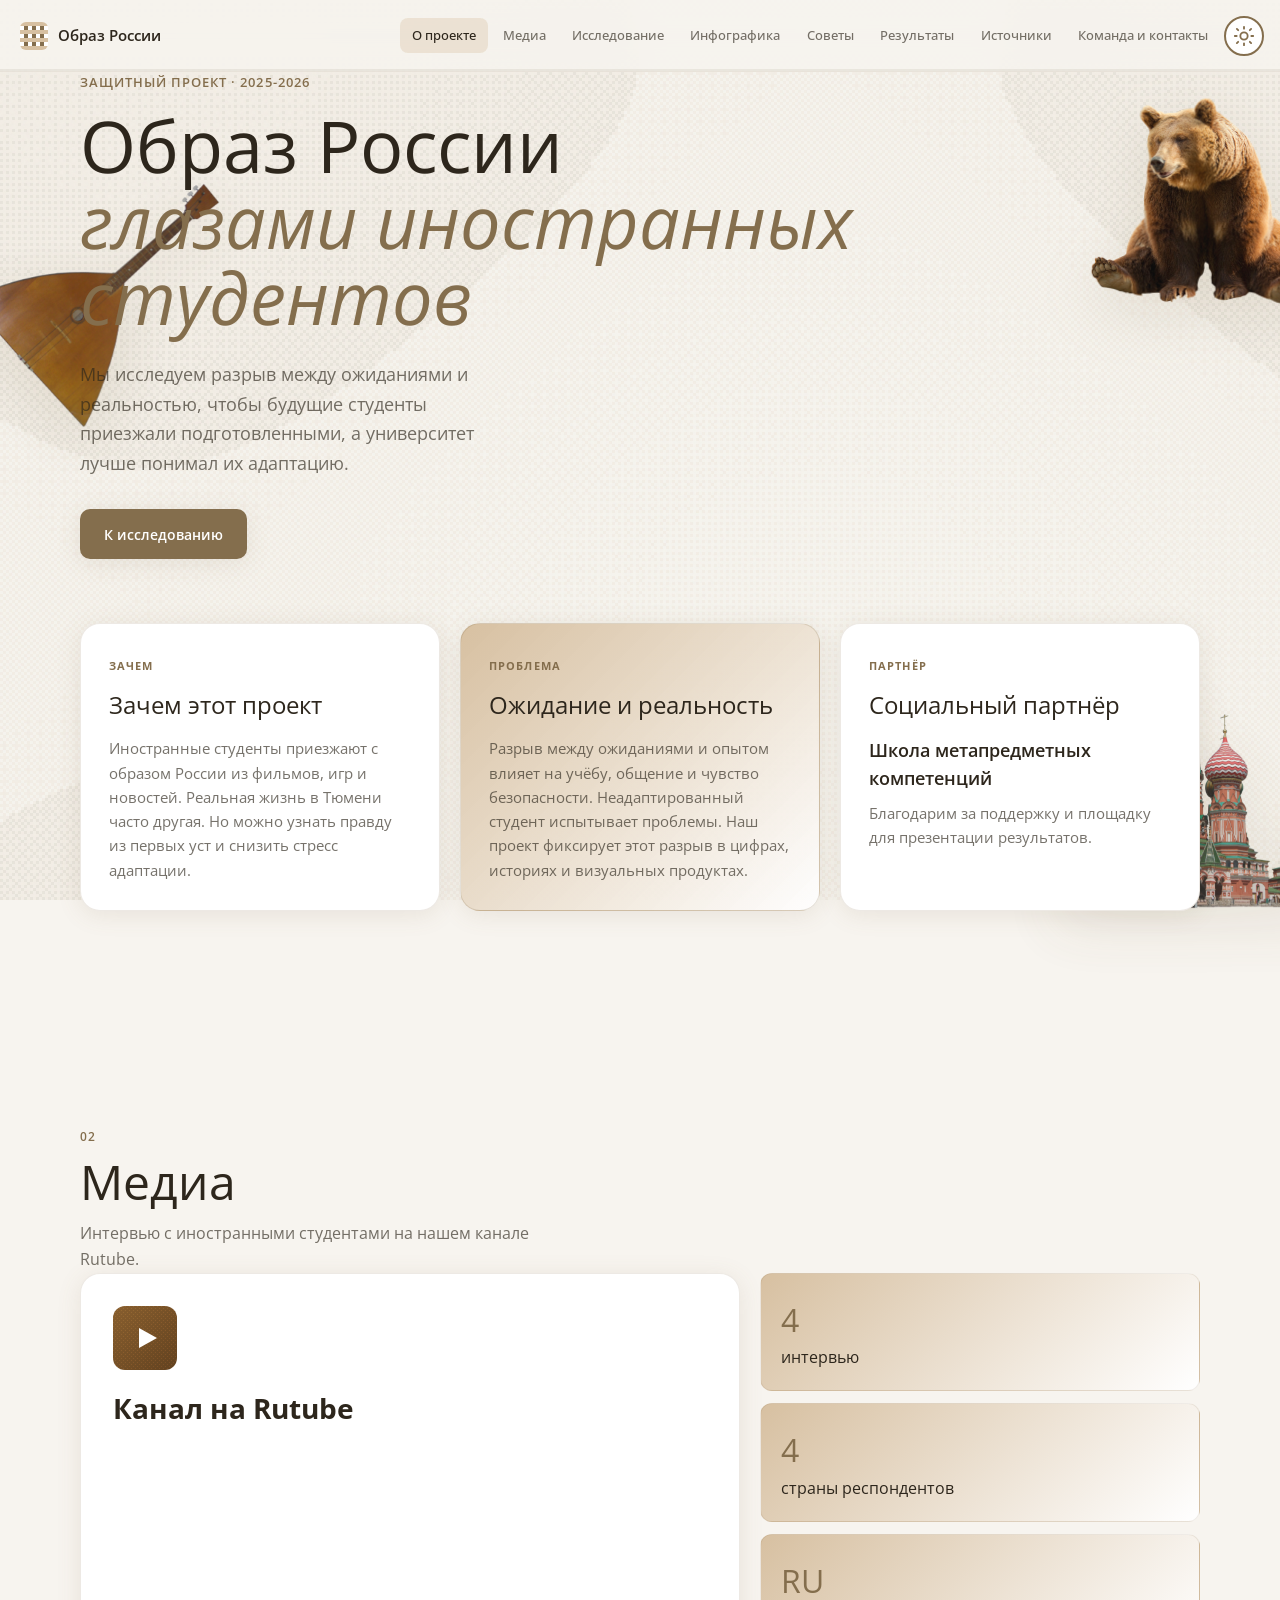
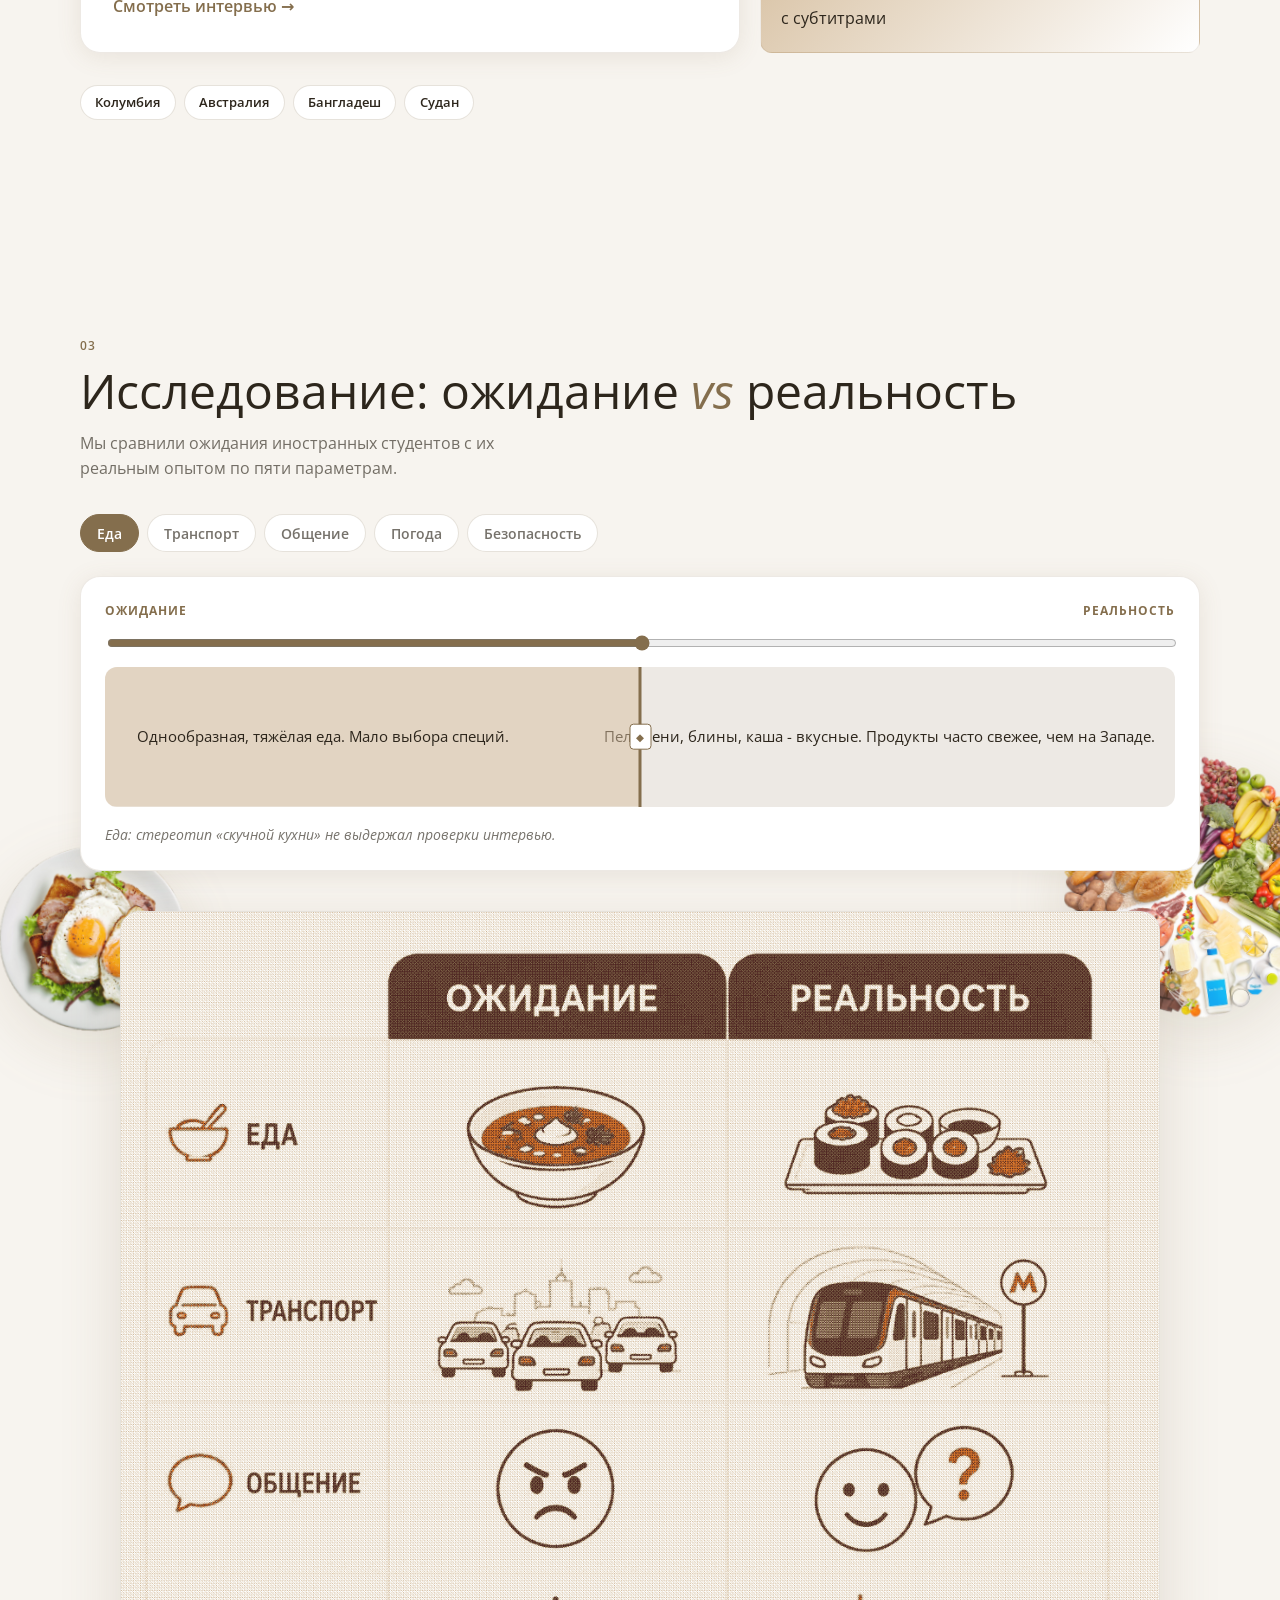
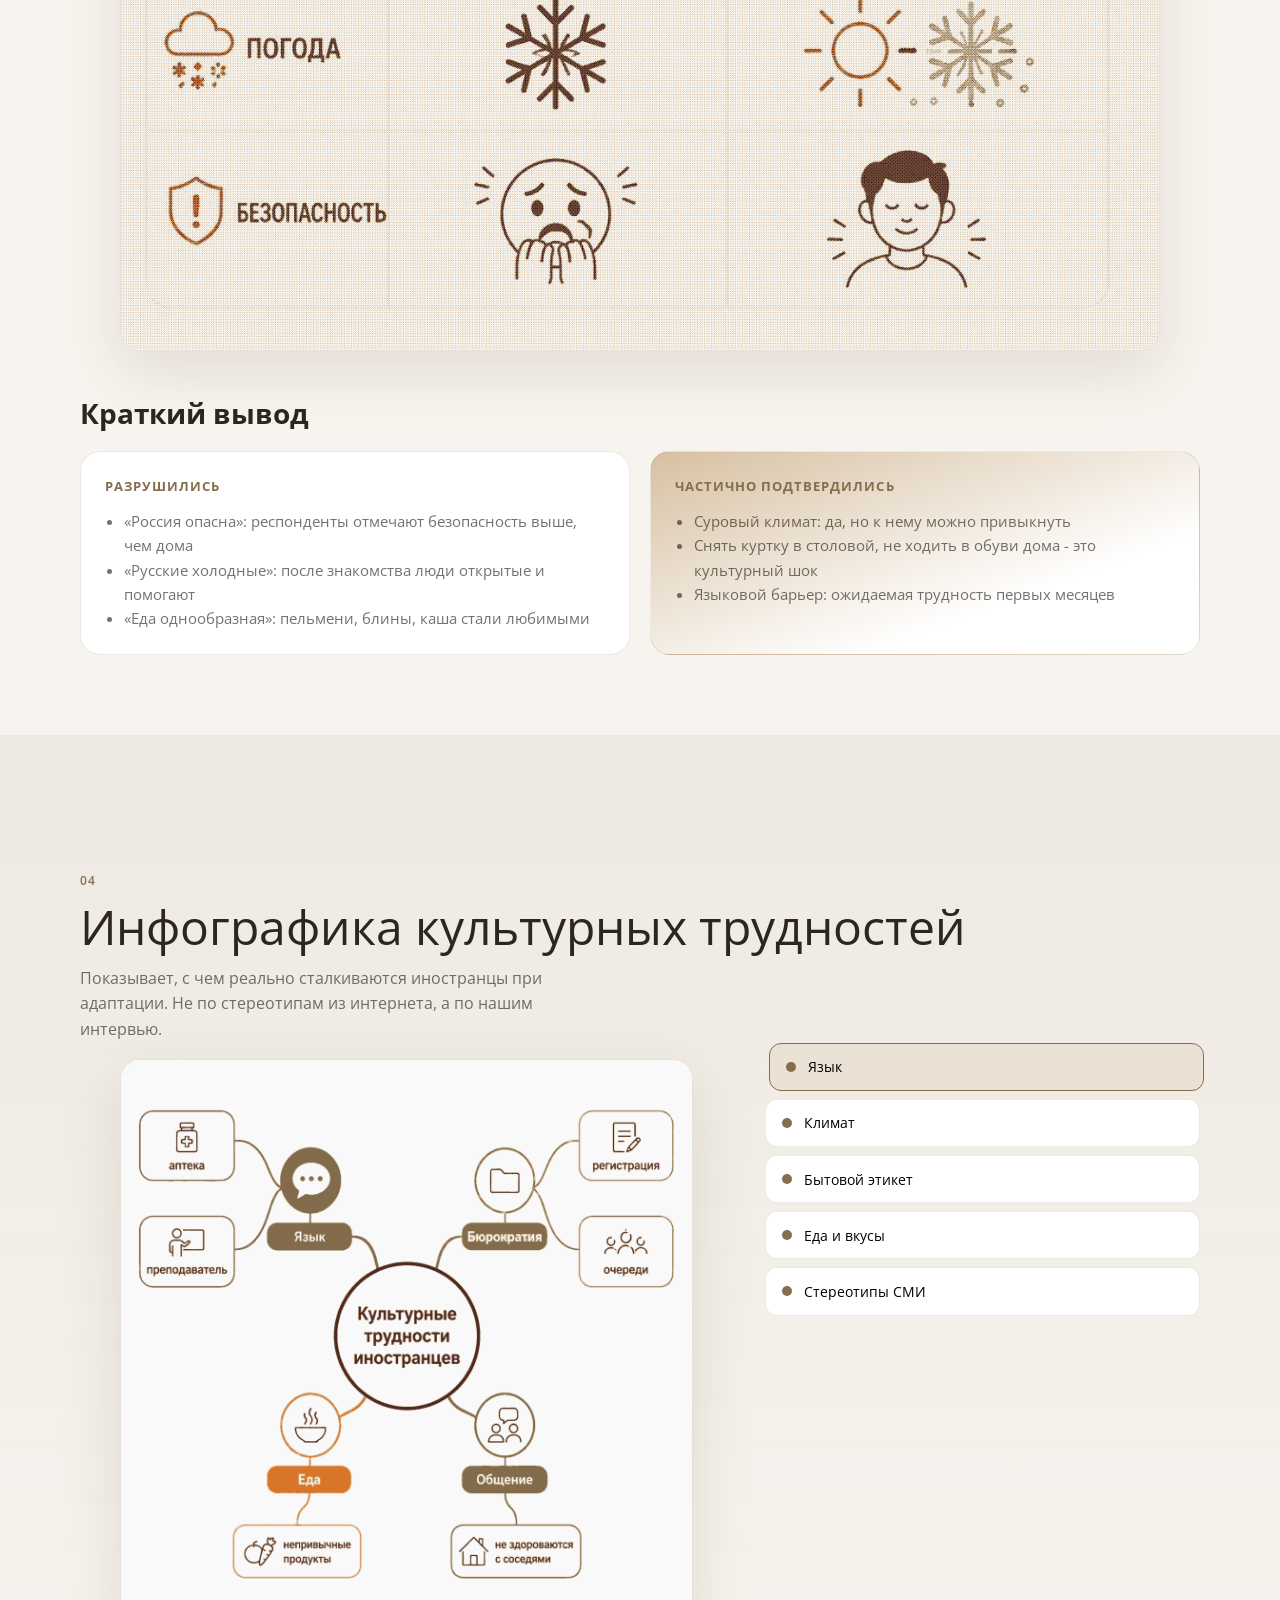
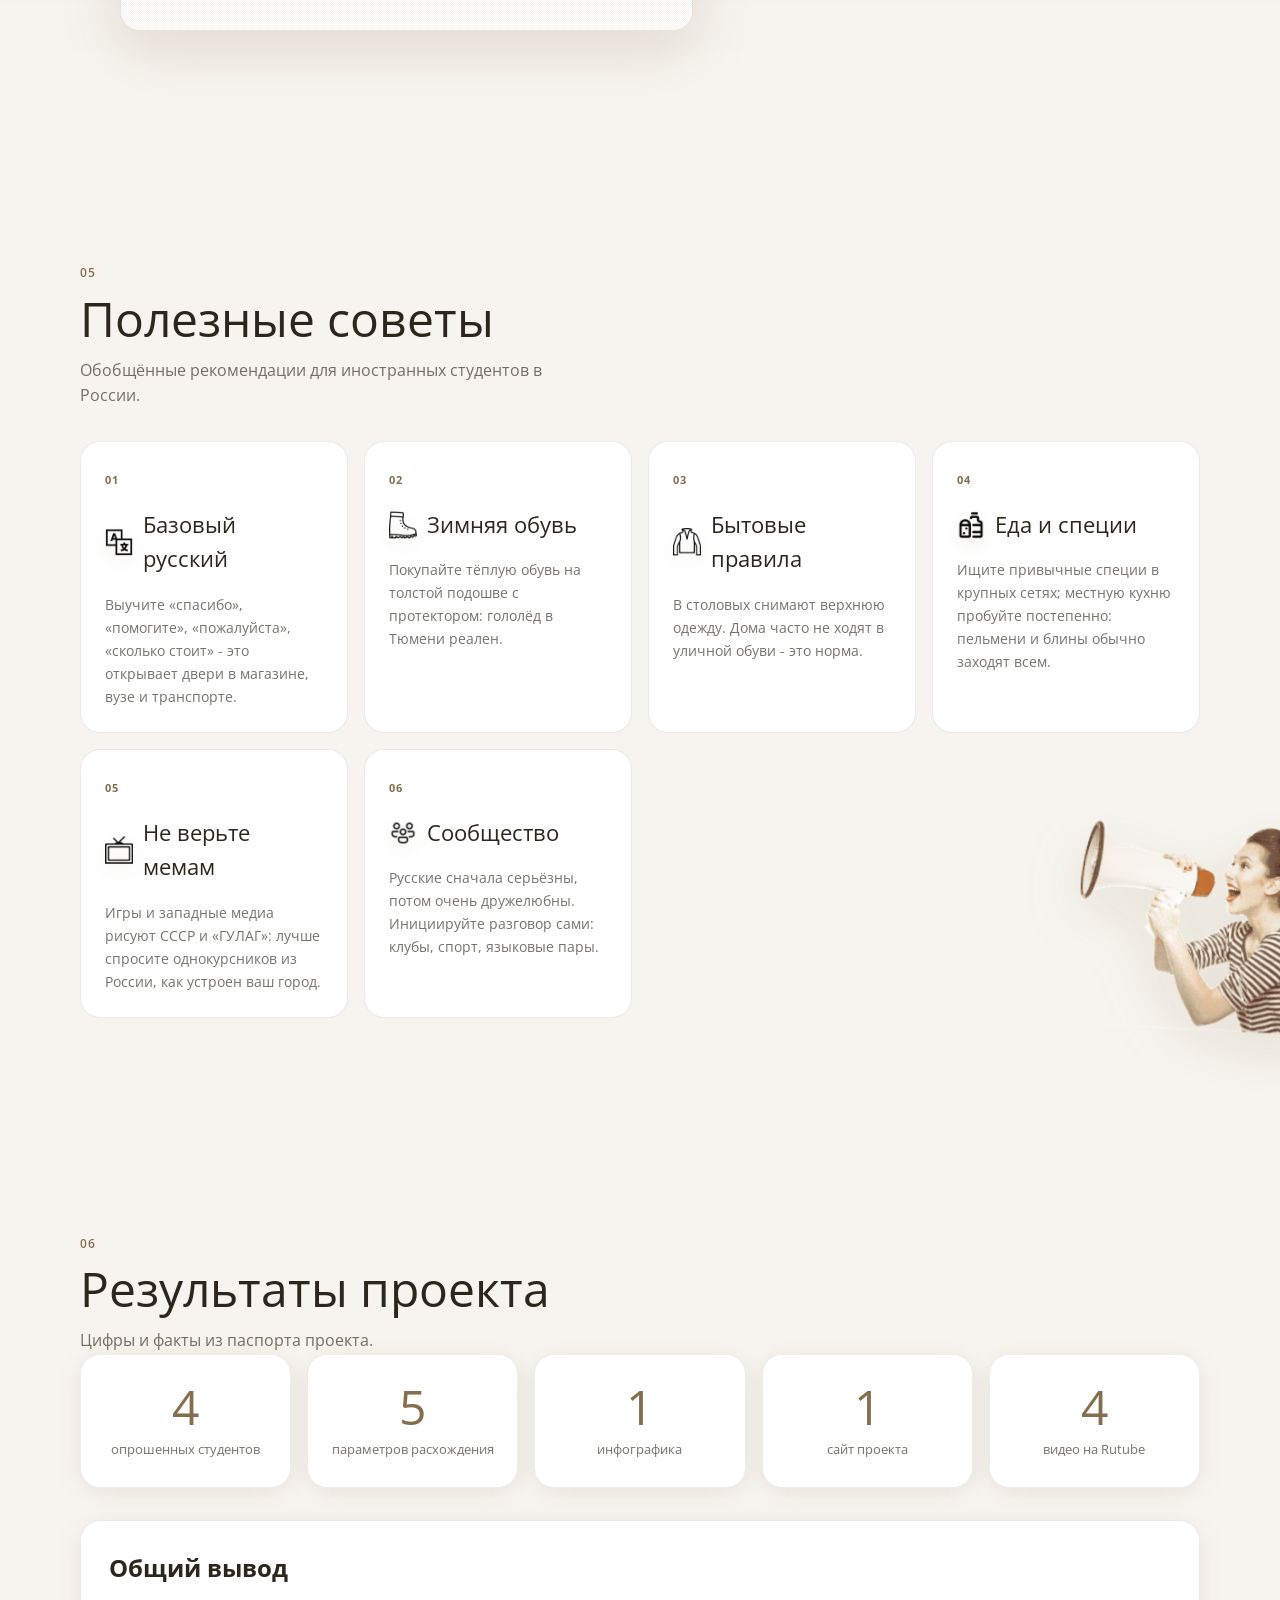
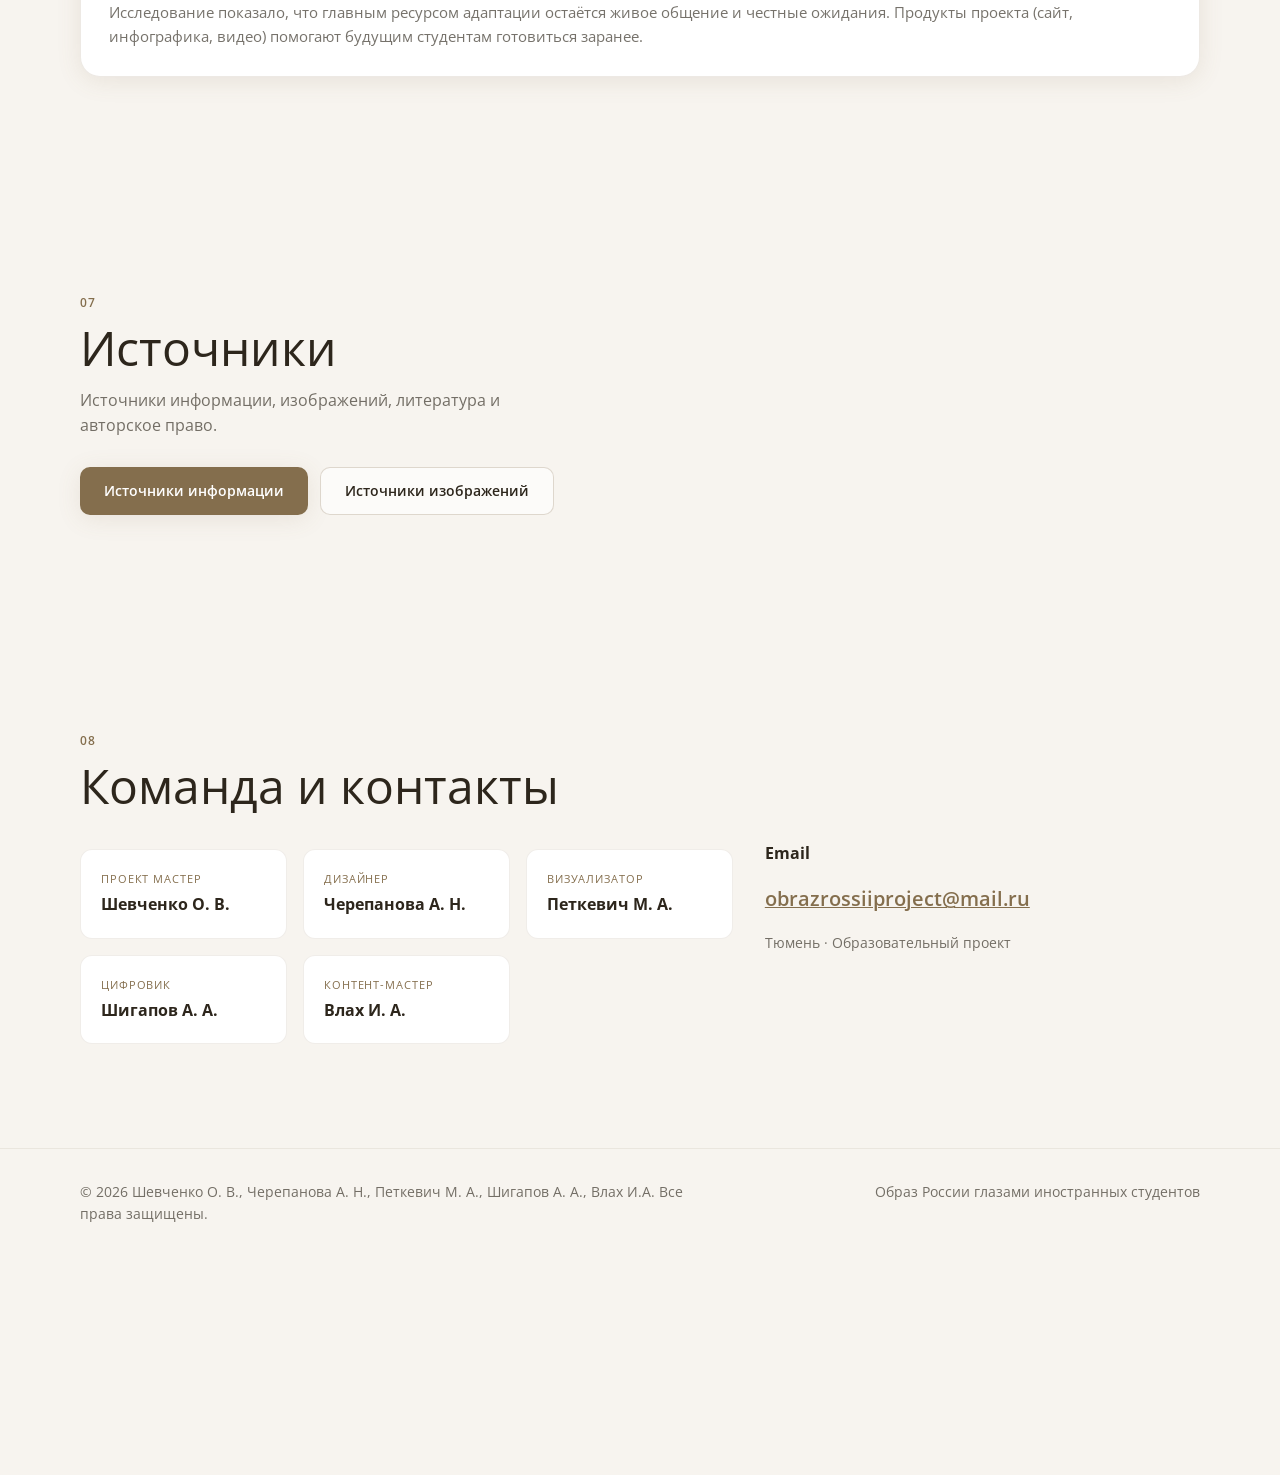
==== commit cc6837d6: "Add files via upload" ====
--- a/index.html
+++ b/index.html
@@ -3,12 +3,17 @@
 <head>
   <meta charset="UTF-8">
   <meta name="viewport" content="width=device-width, initial-scale=1.0">
-  <meta name="description" content="Образ России глазами иностранных студентов - исследовательский проект">
+  <meta name="description" content="Образ России глазами иностранных студентов: исследовательский проект">
   <title>Образ России | Иностранные студенты</title>
   <link rel="preconnect" href="https://fonts.googleapis.com">
   <link rel="preconnect" href="https://fonts.gstatic.com" crossorigin>
   <link href="https://fonts.googleapis.com/css2?family=Open+Sans:ital,wght@0,400;0,500;0,600;0,700;1,400;1,600&display=swap" rel="stylesheet">
   <link rel="stylesheet" href="styles.css">
+  <script>
+    if (localStorage.getItem("contrast-mode") === "1") {
+      document.documentElement.classList.add("contrast-mode");
+    }
+  </script>
 </head>
 <body>
   <canvas id="dither-bg" aria-hidden="true"></canvas>
@@ -25,22 +30,35 @@
       </button>
       <ul id="nav-list">
         <li><a href="#about" data-section="about">О проекте</a></li>
+        <li><a href="#media" data-section="media">Медиа</a></li>
         <li><a href="#research" data-section="research">Исследование</a></li>
-        <li><a href="#map" data-section="map">Карта</a></li>
-        <li><a href="#media" data-section="media">Медиа</a></li>
+        <li><a href="#map" data-section="map">Инфографика</a></li>
+        <li><a href="#tips" data-section="tips">Советы</a></li>
         <li><a href="#results" data-section="results">Результаты</a></li>
-        <li><a href="#tips" data-section="tips">Советы</a></li>
         <li><a href="#sources" data-section="sources">Источники</a></li>
         <li><a href="#contacts" data-section="contacts">Команда и контакты</a></li>
       </ul>
     </nav>
+    <button type="button" class="contrast-toggle" id="contrast-toggle" aria-label="Включить контрастный режим" aria-pressed="false" title="Контрастный режим">
+      <svg class="icon-sun" viewBox="0 0 24 24" width="22" height="22" aria-hidden="true">
+        <circle cx="12" cy="12" r="4" fill="none" stroke="currentColor" stroke-width="2"/>
+        <g stroke="currentColor" stroke-width="2" stroke-linecap="round">
+          <line x1="12" y1="2" x2="12" y2="4"/><line x1="12" y1="20" x2="12" y2="22"/>
+          <line x1="4.22" y1="4.22" x2="5.64" y2="5.64"/><line x1="18.36" y1="18.36" x2="19.78" y2="19.78"/>
+          <line x1="2" y1="12" x2="4" y2="12"/><line x1="20" y1="12" x2="22" y2="12"/>
+          <line x1="4.22" y1="19.78" x2="5.64" y2="18.36"/><line x1="18.36" y1="5.64" x2="19.78" y2="4.22"/>
+        </g>
+      </svg>
+      <svg class="icon-moon" viewBox="0 0 24 24" width="22" height="22" aria-hidden="true">
+        <path fill="currentColor" d="M21 14.5A8.5 8.5 0 0 1 9.5 3 7 7 0 1 0 21 14.5z"/>
+      </svg>
+    </button>
     <div class="header-progress" role="progressbar" aria-valuemin="0" aria-valuemax="100" aria-valuenow="0">
       <div class="header-progress-fill"></div>
     </div>
   </header>
 
   <main>
-    <!-- 1. Главная / О проекте -->
     <section id="about" class="section hero" data-section="about">
       <div class="section-art" aria-hidden="true">
         <img class="side-art art-about-left" src="images/pngwing.com 4.png" alt="" loading="lazy" data-scroll-fx="sway">
@@ -48,13 +66,13 @@
         <img class="side-art art-about-right-bottom" src="images/pngwing.com 2.png" alt="" loading="lazy" data-scroll-fx="none">
       </div>
       <div class="container">
-        <p class="eyebrow reveal">Защитный проект · 2025–2026</p>
+        <p class="eyebrow reveal">Защитный проект · 2025-2026</p>
         <h1 class="hero-title reveal">
           <span class="line">Образ России</span>
           <span class="line accent">глазами иностранных студентов</span>
         </h1>
         <p class="hero-lead reveal">
-          Мы исследуем разрыв между ожиданиями и реальностью - чтобы будущие студенты приезжали подготовленными, а университет лучше понимал их адаптацию.
+          Мы исследуем разрыв между ожиданиями и реальностью, чтобы будущие студенты приезжали подготовленными, а университет лучше понимал их адаптацию.
         </p>
         <div class="hero-actions reveal">
           <a href="#research" class="btn btn-primary">К исследованию</a>
@@ -65,25 +83,68 @@
         <article class="panel reveal" data-tilt>
           <span class="panel-tag">Зачем</span>
           <h2>Зачем этот проект</h2>
-          <p>Иностранные студенты приезжают с образом России из фильмов, игр и новостей. Реальная жизнь в Тюмени часто другая. Узнать правду из первых уст - значит снизить стресс адаптации и помочь университету строить поддержку осознанно.</p>
+          <p>Иностранные студенты приезжают с образом России из фильмов, игр и новостей. Реальная жизнь в Тюмени часто другая. Но можно узнать правду из первых уст и снизить стресс адаптации.</p>
         </article>
 
         <article class="panel panel-accent reveal" data-tilt>
           <span class="panel-tag">Проблема</span>
           <h2>Ожидание и реальность</h2>
-          <p>Разрыв между ожиданиями и опытом влияет на учёбу, общение и чувство безопасности. Неадаптированный студент теряет мотивацию; вуз теряет потенциал. Наш проект фиксирует этот разрыв в цифрах, историях и визуальных продуктах.</p>
+          <p>Разрыв между ожиданиями и опытом влияет на учёбу, общение и чувство безопасности. Неадаптированный студент испытывает проблемы. Наш проект фиксирует этот разрыв в цифрах, историях и визуальных продуктах.</p>
         </article>
 
         <article class="panel reveal" data-tilt>
           <span class="panel-tag">Партнёр</span>
           <h2>Социальный партнёр</h2>
           <p class="partner-name">Школа метапредметных компетенций</p>
-          <p>Благодарим за методическую поддержку и площадку для презентации результатов.</p>
+          <p>Благодарим за поддержку и площадку для презентации результатов.</p>
         </article>
       </div>
     </section>
 
-    <!-- 2. Исследование -->
+    <section id="media" class="section" data-section="media">
+      <div class="container">
+        <div class="section-head reveal">
+          <span class="section-num">02</span>
+          <h2>Медиа</h2>
+          <p>Интервью с иностранными студентами на нашем канале Rutube.</p>
+        </div>
+
+        <div class="media-grid reveal">
+          <a href="https://rutube.ru/channel/26423768/" class="media-card media-main" target="_blank" rel="noopener noreferrer" id="rutube-link">
+            <div class="media-icon dither-icon">
+              <svg viewBox="0 0 48 48" width="48" height="48" aria-hidden="true">
+                <polygon points="18,14 36,24 18,34" fill="currentColor"/>
+              </svg>
+            </div>
+            <h3>Канал на Rutube</h3>
+            <p></p>
+            <span class="media-cta">Смотреть интервью →</span>
+          </a>
+          <div class="media-stats">
+            <div class="media-stat">
+              <span class="stat-num">4</span>
+              <span>интервью</span>
+            </div>
+            <div class="media-stat">
+              <span class="stat-num">4</span>
+              <span>страны респондентов</span>
+            </div>
+            <div class="media-stat">
+              <span class="stat-num">RU</span>
+              <span>с субтитрами</span>
+            </div>
+          </div>
+        </div>
+
+        <ul class="respondent-chips reveal">
+          <li><a class="country-chip" href="https://rutube.ru/video/a5cb35d9259f43c3115bd868e0040fe0/" data-rutube-embed="YOUR_EMBED_ID_COLOMBIA" target="_blank" rel="noopener noreferrer">Колумбия</a></li>
+          <li><a class="country-chip" href="https://rutube.ru/video/37a72c54f827007b26be944678aeb148/" data-rutube-embed="YOUR_EMBED_ID_AUSTRALIA" target="_blank" rel="noopener noreferrer">Австралия</a></li>
+          <li><a class="country-chip" href="https://rutube.ru/video/322e6379f6d5398166a9675d3ea18908/" data-rutube-embed="YOUR_EMBED_ID_BANGLADESH" target="_blank" rel="noopener noreferrer">Бангладеш</a></li>
+          <li><a class="country-chip" href="https://rutube.ru/video/e70f14c9647380d94a866f7da1ff7df8/" data-rutube-embed="YOUR_EMBED_ID_SUDAN" target="_blank" rel="noopener noreferrer">Судан</a></li>
+        </ul>
+      </div>
+    </section>
+
     <section id="research" class="section" data-section="research">
       <div class="section-art section-art-research" aria-hidden="true">
         <img class="side-art art-research-left" id="research-art-left" alt="" loading="lazy">
@@ -91,7 +152,7 @@
       </div>
       <div class="container">
         <div class="section-head reveal">
-          <span class="section-num">02</span>
+          <span class="section-num">03</span>
           <h2>Исследование: ожидание <em>vs</em> реальность</h2>
           <p>Мы сравнили ожидания иностранных студентов с их реальным опытом по пяти параметрам.</p>
         </div>
@@ -124,7 +185,7 @@
           <div class="figure-frame dither-frame">
             <img src="images/sfmkC3.jpeg" alt="Таблица: ожидание и реальность по параметрам" width="1200" height="800" loading="lazy" onerror="this.closest('.figure-frame').classList.add('placeholder')">
             <div class="img-placeholder">
-              <p>Поместите файл <strong>sfmkC3.jpeg</strong> в папку <code>images/</code></p>
+              <p>файл <strong>sfmkC3.jpeg</strong></p>
             </div>
           </div>
         </figure>
@@ -135,17 +196,17 @@
             <article class="insight-card busted">
               <h4>Разрушились</h4>
               <ul>
-                <li>«Россия опасна» - респонденты отмечают безопасность выше, чем дома</li>
-                <li>«Русские холодные» - после знакомства люди открытые и помогают</li>
-                <li>«Еда однообразная» - пельмени, блины, каша стали любимыми</li>
+                <li>«Россия опасна»: респонденты отмечают безопасность выше, чем дома</li>
+                <li>«Русские холодные»: после знакомства люди открытые и помогают</li>
+                <li>«Еда однообразная»: пельмени, блины, каша стали любимыми</li>
               </ul>
             </article>
             <article class="insight-card partial">
               <h4>Частично подтвердились</h4>
               <ul>
-                <li>Суровый климат - да, но к нему можно привыкнуть</li>
-                <li>Серьёзность в быту (снять куртку, не ходить в обуви) - культурный шок, потом норма</li>
-                <li>Языковой барьер - ожидаемая трудность первых месяцев</li>
+                <li>Суровый климат: да, но к нему можно привыкнуть</li>
+                <li>Снять куртку в столовой, не ходить в обуви дома - это культурный шок</li>
+                <li>Языковой барьер: ожидаемая трудность первых месяцев</li>
               </ul>
             </article>
           </div>
@@ -153,24 +214,23 @@
       </div>
     </section>
 
-    <!-- 3. Карта -->
     <section id="map" class="section section-dark" data-section="map">
       <div class="container">
         <div class="section-head reveal">
-          <span class="section-num">03</span>
-          <h2>Карта культурных трудностей</h2>
-          <p>Показывает, с чем реально сталкиваются иностранцы при адаптации - не по стереотипам из интернета, а по нашим интервью.</p>
+          <span class="section-num">04</span>
+          <h2>Инфографика культурных трудностей</h2>
+          <p>Показывает, с чем реально сталкиваются иностранцы при адаптации. Не по стереотипам из интернета, а по нашим интервью.</p>
         </div>
 
         <div class="map-layout reveal">
           <figure class="map-figure dither-frame">
-            <img src="images/IMG_3489.jpeg" alt="Инфографика: карта культурных трудностей" loading="lazy" onerror="this.closest('.map-figure').classList.add('placeholder')">
+            <img src="images/IMG_3489.jpeg" alt="Инфографика культурных трудностей" loading="lazy" onerror="this.closest('.map-figure').classList.add('placeholder')">
             <div class="img-placeholder">
               <p>Поместите <strong>IMG_3489.jpeg</strong> в папку <code>images/</code></p>
             </div>
           </figure>
 
-          <aside class="map-hotspots" aria-label="Зоны карты">
+          <aside class="map-hotspots" aria-label="Зоны инфографики">
             <button class="hotspot active" data-hotspot="language">
               <span class="hotspot-dot"></span>
               <span class="hotspot-title">Язык</span>
@@ -191,64 +251,79 @@
               <span class="hotspot-dot"></span>
               <span class="hotspot-title">Стереотипы СМИ</span>
             </button>
-            <div class="hotspot-detail" id="hotspot-detail">
-              <p id="hotspot-text">Выберите зону или наведите на карту - здесь появится пояснение.</p>
-            </div>
           </aside>
         </div>
       </div>
     </section>
 
-    <!-- 4. Медиа -->
-    <section id="media" class="section" data-section="media">
-      <div class="container">
-        <div class="section-head reveal">
-          <span class="section-num">04</span>
-          <h2>Медиа</h2>
-          <p>Интервью с иностранными студентами - на нашем канале Rutube.</p>
-        </div>
-
-        <div class="media-grid reveal">
-          <a href="https://rutube.ru/channel/26423768/" class="media-card media-main" target="_blank" rel="noopener noreferrer" id="rutube-link">
-            <div class="media-icon dither-icon">
-              <svg viewBox="0 0 48 48" width="48" height="48" aria-hidden="true">
-                <polygon points="18,14 36,24 18,34" fill="currentColor"/>
-              </svg>
-            </div>
-            <h3>Канал на Rutube</h3>
-            <p></p>
-            <span class="media-cta">Смотреть интервью →</span>
-          </a>
-          <div class="media-stats">
-            <div class="media-stat">
-              <span class="stat-num">4</span>
-              <span>интервью</span>
-            </div>
-            <div class="media-stat">
-              <span class="stat-num">4</span>
-              <span>страны респондентов</span>
-            </div>
-            <div class="media-stat">
-              <span class="stat-num">RU</span>
-              <span>с субтитрами</span>
-            </div>
-          </div>
-        </div>
-
-        <ul class="respondent-chips reveal">
-          <li><a class="country-chip" href="https://rutube.ru/video/a5cb35d9259f43c3115bd868e0040fe0/" data-rutube-embed="YOUR_EMBED_ID_COLOMBIA" target="_blank" rel="noopener noreferrer">Колумбия</a></li>
-          <li><a class="country-chip" href="https://rutube.ru/video/37a72c54f827007b26be944678aeb148/" data-rutube-embed="YOUR_EMBED_ID_AUSTRALIA" target="_blank" rel="noopener noreferrer">Австралия</a></li>
-          <li><a class="country-chip" href="https://rutube.ru/video/322e6379f6d5398166a9675d3ea18908/" data-rutube-embed="YOUR_EMBED_ID_BANGLADESH" target="_blank" rel="noopener noreferrer">Бангладеш</a></li>
-          <li><a class="country-chip" href="https://rutube.ru/video/e70f14c9647380d94a866f7da1ff7df8/" data-rutube-embed="YOUR_EMBED_ID_SUDAN" target="_blank" rel="noopener noreferrer">Судан</a></li>
-        </ul>
-      </div>
-    </section>
-
-    <!-- 5. Результаты -->
+    <section id="tips" class="section section-tips" data-section="tips">
+      <div class="section-art" aria-hidden="true">
+        <img class="side-art art-tips-right-bottom" src="images/pngwing.com 10.png" alt="" loading="lazy" data-scroll-fx="sway">
+      </div>
+      <div class="container">
+        <div class="section-head reveal">
+          <span class="section-num">05</span>
+          <h2>Полезные советы</h2>
+          <p>Обобщённые рекомендации для иностранных студентов в России.</p>
+        </div>
+
+        <div class="tips-deck reveal" id="tips-deck">
+          <article class="tip-card" tabindex="0">
+            <span class="tip-num">01</span>
+            <div class="tip-title">
+              <img class="tip-icon" src="images/language_icon_144262 (1).png" alt="" loading="lazy">
+              <h3>Базовый русский</h3>
+            </div>
+            <p>Выучите «спасибо», «помогите», «пожалуйста», «сколько стоит» - это открывает двери в магазине, вузе и транспорте.</p>
+          </article>
+          <article class="tip-card" tabindex="0">
+            <span class="tip-num">02</span>
+            <div class="tip-title">
+              <img class="tip-icon" src="images/winterboots_shoes_5692.png" alt="" loading="lazy">
+              <h3>Зимняя обувь</h3>
+            </div>
+            <p>Покупайте тёплую обувь на толстой подошве с протектором: гололёд в Тюмени реален.</p>
+          </article>
+          <article class="tip-card" tabindex="0">
+            <span class="tip-num">03</span>
+            <div class="tip-title">
+              <img class="tip-icon" src="images/jacket_5699.png" alt="" loading="lazy">
+              <h3>Бытовые правила</h3>
+            </div>
+            <p>В столовых снимают верхнюю одежду. Дома часто не ходят в уличной обуви - это норма.</p>
+          </article>
+          <article class="tip-card" tabindex="0">
+            <span class="tip-num">04</span>
+            <div class="tip-title">
+              <img class="tip-icon" src="images/ingredients_salt_oil_icon_149268.png" alt="" loading="lazy">
+              <h3>Еда и специи</h3>
+            </div>
+            <p>Ищите привычные специи в крупных сетях; местную кухню пробуйте постепенно: пельмени и блины обычно заходят всем.</p>
+          </article>
+          <article class="tip-card" tabindex="0">
+            <span class="tip-num">05</span>
+            <div class="tip-title">
+              <img class="tip-icon" src="images/television_86240.png" alt="" loading="lazy">
+              <h3>Не верьте мемам</h3>
+            </div>
+            <p>Игры и западные медиа рисуют СССР и «ГУЛАГ»: лучше спросите однокурсников из России, как устроен ваш город.</p>
+          </article>
+          <article class="tip-card" tabindex="0">
+            <span class="tip-num">06</span>
+            <div class="tip-title">
+              <img class="tip-icon" src="images/people_community_regular_icon_205084.png" alt="" loading="lazy">
+              <h3>Сообщество</h3>
+            </div>
+            <p>Русские сначала серьёзны, потом очень дружелюбны. Инициируйте разговор сами: клубы, спорт, языковые пары.</p>
+          </article>
+        </div>
+      </div>
+    </section>
+
     <section id="results" class="section" data-section="results">
       <div class="container">
         <div class="section-head reveal">
-          <span class="section-num">05</span>
+          <span class="section-num">06</span>
           <h2>Результаты проекта</h2>
           <p>Цифры и факты из паспорта проекта.</p>
         </div>
@@ -264,7 +339,7 @@
           </div>
           <div class="stat-card" data-count="1">
             <span class="stat-value">0</span>
-            <span class="stat-label">карта-инфографика</span>
+            <span class="stat-label">инфографика</span>
           </div>
           <div class="stat-card" data-count="1">
             <span class="stat-value">0</span>
@@ -278,77 +353,11 @@
 
         <article class="conclusion panel reveal">
           <h3>Общий вывод</h3>
-          <p>Исследование показало: главный ресурс адаптации - живое общение и честные ожидания. Продукты проекта (сайт, карта, видео) помогают будущим студентам готовиться заранее, а университету - видеть реальные точки культурного напряжения, а не мифы из соцсетей.</p>
+          <p>Исследование показало, что главным ресурсом адаптации остаётся живое общение и честные ожидания. Продукты проекта (сайт, инфографика, видео) помогают будущим студентам готовиться заранее.</p>
         </article>
       </div>
     </section>
 
-    <!-- 6. Советы -->
-    <section id="tips" class="section section-tips" data-section="tips">
-      <div class="section-art" aria-hidden="true">
-        <img class="side-art art-tips-right-bottom" src="images/pngwing.com 10.png" alt="" loading="lazy" data-scroll-fx="sway">
-      </div>
-      <div class="container">
-        <div class="section-head reveal">
-          <span class="section-num">06</span>
-          <h2>Полезные советы</h2>
-          <p>Обобщённые рекомендации для иностранных студентов в России.</p>
-        </div>
-
-        <div class="tips-deck reveal" id="tips-deck">
-          <article class="tip-card" tabindex="0">
-            <span class="tip-num">01</span>
-            <div class="tip-title">
-              <img class="tip-icon" src="images/language_icon_144262 (1).png" alt="" loading="lazy">
-              <h3>Базовый русский</h3>
-            </div>
-            <p>Выучите «спасибо», «помогите, пожалуйста», «сколько стоит» - это открывает двери в магазине, вузе и транспорте.</p>
-          </article>
-          <article class="tip-card" tabindex="0">
-            <span class="tip-num">02</span>
-            <div class="tip-title">
-              <img class="tip-icon" src="images/winterboots_shoes_5692.png" alt="" loading="lazy">
-              <h3>Зимняя обувь</h3>
-            </div>
-            <p>Покупайте тёплую обувь на толстой подошве с протектором - гололёд в Тюмени реален.</p>
-          </article>
-          <article class="tip-card" tabindex="0">
-            <span class="tip-num">03</span>
-            <div class="tip-title">
-              <img class="tip-icon" src="images/jacket_5699.png" alt="" loading="lazy">
-              <h3>Бытовые правила</h3>
-            </div>
-            <p>В столовых снимают верхнюю одежду; дома часто не ходят в уличной обуви - это норма, не личная обида.</p>
-          </article>
-          <article class="tip-card" tabindex="0">
-            <span class="tip-num">04</span>
-            <div class="tip-title">
-              <img class="tip-icon" src="images/ingredients_salt_oil_icon_149268.png" alt="" loading="lazy">
-              <h3>Еда и специи</h3>
-            </div>
-            <p>Ищите привычные специи в крупных сетях; местную кухню пробуйте постепенно - пельмени и блины обычно заходят всем.</p>
-          </article>
-          <article class="tip-card" tabindex="0">
-            <span class="tip-num">05</span>
-            <div class="tip-title">
-              <img class="tip-icon" src="images/television_86240.png" alt="" loading="lazy">
-              <h3>Не верьте мемам</h3>
-            </div>
-            <p>Игры и западные медиа рисуют СССР и «ГУЛАГ» - лучше спросите однокурсников из России, как устроен ваш город.</p>
-          </article>
-          <article class="tip-card" tabindex="0">
-            <span class="tip-num">06</span>
-            <div class="tip-title">
-              <img class="tip-icon" src="images/people_community_regular_icon_205084.png" alt="" loading="lazy">
-              <h3>Сообщество</h3>
-            </div>
-            <p>Русские сначала серьёзны - потом очень дружелюбны. Инициируйте разговор сами: клубы, спорт, языковые пары.</p>
-          </article>
-        </div>
-      </div>
-    </section>
-
-    <!-- 7. Источники -->
     <section id="sources" class="section section-sources" data-section="sources">
       <div class="container">
         <div class="section-head reveal">
@@ -363,7 +372,6 @@
       </div>
     </section>
 
-    <!-- 8. Команда и контакты -->
     <section id="contacts" class="section section-footer" data-section="contacts">
       <div class="container">
         <div class="section-head reveal">
@@ -380,10 +388,6 @@
               <li><span class="role">Цифровик</span><strong>Шигапов А. А.</strong></li>
               <li><span class="role">Контент-мастер</span><strong>Влах И. А.</strong></li>
             </ul>
-            <div class="curator-card">
-              <span class="curator-label">Куратор проекта</span>
-              <p class="curator-name">Гюрджоян Катя Гнеловна</p>
-            </div>
           </div>
 
           <div class="contact-info">
--- a/styles.css
+++ b/styles.css
@@ -1,4 +1,3 @@
-/* Palette */
 :root {
   --sand: rgb(215, 192, 161);
   --white: rgb(255, 255, 255);
@@ -17,10 +16,8 @@
   --header-h: 72px;
   --ease: cubic-bezier(0.22, 1, 0.36, 1);
 }
-
 *, *::before, *::after { box-sizing: border-box; }
 html { scroll-behavior: smooth; }
-
 body {
   margin: 0;
   font-family: var(--font-sans);
@@ -30,14 +27,12 @@
   background: var(--bg);
   overflow-x: hidden;
 }
-
 button,
 input,
 textarea,
 select {
   font-family: inherit;
 }
-
 #dither-bg {
   position: fixed;
   inset: 0;
@@ -46,7 +41,6 @@
   z-index: 0;
   pointer-events: none;
 }
-
 .grain-overlay {
   position: fixed;
   inset: 0;
@@ -55,18 +49,13 @@
   opacity: 0.04;
   background-image: url("data:image/svg+xml,%3Csvg viewBox='0 0 256 256' xmlns='http://www.w3.org/2000/svg'%3E%3Cfilter id='n'%3E%3CfeTurbulence type='fractalNoise' baseFrequency='0.9' numOctaves='4' stitchTiles='stitch'/%3E%3C/filter%3E%3Crect width='100%25' height='100%25' filter='url(%23n)'/%3E%3C/svg%3E");
 }
-
 main, .site-header, .site-footer { position: relative; z-index: 2; }
-
 a { color: var(--brown); text-decoration-thickness: 1px; }
 a:hover { color: var(--brown-deep); }
-
 .container {
   width: min(1120px, calc(100% - 2.5rem));
   margin-inline: auto;
 }
-
-/* Header */
 .site-header {
   position: fixed;
   top: 0;
@@ -76,13 +65,12 @@
   display: flex;
   align-items: center;
   justify-content: space-between;
-  padding: 0 1.25rem;
+  padding: 0 3.75rem 0 1.25rem;
   background: rgba(247, 244, 239, 0.82);
   backdrop-filter: blur(14px);
   border-bottom: 1px solid rgba(132, 110, 77, 0.12);
   z-index: 100;
 }
-
 .logo {
   display: flex;
   align-items: center;
@@ -92,7 +80,6 @@
   font-weight: 600;
   font-size: 0.95rem;
 }
-
 .logo-mark {
   width: 28px;
   height: 28px;
@@ -107,7 +94,6 @@
   );
   background-size: 8px 8px;
 }
-
 .main-nav ul {
   display: flex;
   gap: 0.15rem;
@@ -115,7 +101,6 @@
   margin: 0;
   padding: 0;
 }
-
 .main-nav a {
   display: block;
   padding: 0.45rem 0.75rem;
@@ -126,13 +111,11 @@
   border-radius: 8px;
   transition: color 0.2s, background 0.2s;
 }
-
 .main-nav a:hover,
 .main-nav a.active {
   color: var(--text);
   background: rgba(215, 192, 161, 0.35);
 }
-
 .nav-toggle {
   display: none;
   flex-direction: column;
@@ -142,7 +125,6 @@
   background: transparent;
   cursor: pointer;
 }
-
 .nav-toggle span {
   display: block;
   width: 22px;
@@ -151,7 +133,6 @@
   border-radius: 1px;
   transition: transform 0.3s var(--ease);
 }
-
 .header-progress {
   position: absolute;
   bottom: 0;
@@ -160,20 +141,135 @@
   height: 2px;
   background: rgba(132, 110, 77, 0.1);
 }
-
 .header-progress-fill {
   height: 100%;
   width: 0%;
   background: var(--brown);
   transition: width 0.1s linear;
 }
-
-/* Sections */
+.contrast-toggle {
+  position: absolute;
+  top: 50%;
+  right: 1rem;
+  transform: translateY(-50%);
+  z-index: 101;
+  display: flex;
+  align-items: center;
+  justify-content: center;
+  width: 40px;
+  height: 40px;
+  padding: 0;
+  border: 2px solid var(--brown);
+  border-radius: 50%;
+  background: var(--white);
+  color: var(--brown);
+  cursor: pointer;
+  transition: background 0.2s, color 0.2s, border-color 0.2s, transform 0.2s var(--ease);
+}
+.contrast-toggle:hover {
+  background: var(--brown);
+  color: var(--white);
+}
+.contrast-toggle:focus-visible {
+  outline: 2px solid var(--brown);
+  outline-offset: 2px;
+}
+.contrast-toggle .icon-moon { display: none; }
+html.contrast-mode .contrast-toggle .icon-sun { display: none; }
+html.contrast-mode .contrast-toggle .icon-moon { display: block; }
+html.contrast-mode {
+  --sand: rgb(240, 240, 240);
+  --white: rgb(255, 255, 255);
+  --brown: rgb(0, 0, 0);
+  --brown-deep: rgb(0, 0, 0);
+  --sand-dim: rgba(0, 0, 0, 0.2);
+  --bg: #ffffff;
+  --text: rgb(0, 0, 0);
+  --text-muted: rgb(0, 0, 0);
+  --shadow: 0 0 0 2px rgb(0, 0, 0);
+  --shadow-lg: 0 0 0 3px rgb(0, 0, 0);
+}
+html.contrast-mode #dither-bg,
+html.contrast-mode .grain-overlay,
+html.contrast-mode .cursor-dither { display: none !important; }
+html.contrast-mode .site-header {
+  background: #fff;
+  border-bottom: 3px solid #000;
+}
+html.contrast-mode .main-nav a:hover,
+html.contrast-mode .main-nav a.active {
+  background: #000;
+  color: #fff;
+}
+html.contrast-mode .logo-mark {
+  background: #000;
+  background-image: none;
+}
+html.contrast-mode .panel,
+html.contrast-mode .team-list li,
+html.contrast-mode .stat-card,
+html.contrast-mode .tip-card,
+html.contrast-mode .media-card,
+html.contrast-mode .insight-card,
+html.contrast-mode .modal-panel {
+  border: 2px solid #000 !important;
+  box-shadow: none !important;
+}
+html.contrast-mode .panel-accent {
+  background: #fff;
+}
+html.contrast-mode .section-dark {
+  background: #f0f0f0;
+}
+html.contrast-mode .btn-primary {
+  background: #000;
+  color: #fff;
+  border: 2px solid #000;
+  box-shadow: none;
+}
+html.contrast-mode .btn-primary:hover {
+  background: #fff;
+  color: #000;
+}
+html.contrast-mode .btn-ghost {
+  background: #fff;
+  border: 2px solid #000;
+  color: #000;
+}
+html.contrast-mode a {
+  color: #000;
+  text-decoration: underline;
+  text-underline-offset: 2px;
+}
+html.contrast-mode .side-art {
+  opacity: 0.35;
+  filter: grayscale(1) contrast(1.2);
+}
+html.contrast-mode .header-progress {
+  background: rgba(0, 0, 0, 0.15);
+}
+html.contrast-mode .header-progress-fill {
+  background: #000;
+}
+html.contrast-mode .contrast-toggle {
+  border-color: #000;
+  background: #fff;
+  color: #000;
+}
+html.contrast-mode .contrast-toggle:hover {
+  background: #000;
+  color: #fff;
+}
+@media (max-width: 900px) {
+  html.contrast-mode .main-nav ul {
+    background: #fff;
+    border-bottom: 3px solid #000;
+  }
+}
 .section {
   padding: calc(var(--header-h) + 4rem) 0 5rem;
   position: relative;
 }
-
 .section-art {
   position: absolute;
   inset: 0;
@@ -181,7 +277,6 @@
   overflow: hidden;
   z-index: 0;
 }
-
 .side-art {
   position: absolute;
   width: min(260px, 22vw);
@@ -191,24 +286,17 @@
   transform: translate3d(0, 0, 0);
   will-change: transform;
 }
-
 .art-about-left { left: -36px; top: 18%; }
 .art-about-right-top { right: -32px; top: 10%; width: min(220px, 19vw); }
 .art-about-right-bottom { right: -48px; bottom: 8%; width: min(280px, 24vw); opacity: 0.85; }
-
 .section-art-research .side-art { opacity: 0.92; }
 .art-research-left { left: -40px; top: 30%; width: min(260px, 22vw); }
 .art-research-right { right: -44px; top: 26%; width: min(260px, 22vw); }
-
 .art-tips-right-bottom { right: -48px; bottom: 6%; width: min(300px, 26vw); }
-
-/* keep content above decorative art */
 .section > .container { position: relative; z-index: 1; }
-
 .section-dark {
   background: linear-gradient(180deg, rgba(132, 110, 77, 0.08) 0%, transparent 100%);
 }
-
 .section-num {
   display: block;
   font-size: 0.75rem;
@@ -218,7 +306,6 @@
   color: var(--brown);
   margin-bottom: 0.5rem;
 }
-
 .section-head h2 {
   font-family: var(--font-serif);
   font-size: clamp(2rem, 5vw, 3rem);
@@ -226,19 +313,15 @@
   line-height: 1.15;
   margin: 0 0 0.75rem;
 }
-
 .section-head h2 em {
   font-style: italic;
   color: var(--brown);
 }
-
 .section-desc, .section-head > p {
   color: var(--text-muted);
   max-width: 52ch;
   margin: 0;
 }
-
-/* Hero */
 .hero {
   min-height: 100vh;
   display: flex;
@@ -246,7 +329,6 @@
   justify-content: center;
   padding-top: var(--header-h);
 }
-
 .eyebrow {
   font-size: 0.8rem;
   font-weight: 600;
@@ -255,7 +337,6 @@
   color: var(--brown);
   margin: 0 0 1rem;
 }
-
 .hero-title {
   font-family: var(--font-serif);
   font-size: clamp(2.5rem, 8vw, 4.5rem);
@@ -263,23 +344,19 @@
   line-height: 1.05;
   margin: 0 0 1.5rem;
 }
-
 .hero-title .line { display: block; }
 .hero-title .accent { color: var(--brown); font-style: italic; }
-
 .hero-lead {
   font-size: 1.15rem;
   max-width: 42ch;
   color: var(--text-muted);
   margin: 0 0 2rem;
 }
-
 .hero-actions {
   display: flex;
   flex-wrap: wrap;
   gap: 0.75rem;
 }
-
 .btn {
   display: inline-flex;
   align-items: center;
@@ -294,35 +371,28 @@
   text-decoration: none;
   transition: transform 0.2s var(--ease), box-shadow 0.2s, background 0.2s;
 }
-
 .btn-primary {
   background: var(--brown);
   color: var(--white);
   box-shadow: var(--shadow);
 }
-
 .btn-primary:hover {
   transform: translateY(-2px);
   box-shadow: var(--shadow-lg);
   color: var(--white);
 }
-
 .btn-ghost {
   background: rgba(255, 255, 255, 0.6);
   color: var(--text);
   border: 1px solid rgba(132, 110, 77, 0.25);
 }
-
 .btn-ghost:hover { background: var(--white); }
-
-/* Panels */
 .section-grid {
   display: grid;
   grid-template-columns: repeat(auto-fit, minmax(280px, 1fr));
   gap: 1.25rem;
   margin-top: 4rem;
 }
-
 .panel {
   background: var(--white);
   border: 1px solid rgba(132, 110, 77, 0.15);
@@ -331,11 +401,9 @@
   box-shadow: var(--shadow);
   transition: transform 0.4s var(--ease), box-shadow 0.4s;
 }
-
 .panel:hover {
   box-shadow: var(--shadow-lg);
 }
-
 .panel-tag {
   font-size: 0.7rem;
   font-weight: 700;
@@ -343,33 +411,25 @@
   text-transform: uppercase;
   color: var(--brown);
 }
-
 .panel h2 {
   font-family: var(--font-serif);
   font-size: 1.5rem;
   font-weight: 400;
   margin: 0.5rem 0 0.75rem;
 }
-
 .panel p { margin: 0; color: var(--text-muted); font-size: 0.95rem; }
-
 .panel-accent {
   background: linear-gradient(135deg, var(--sand) 0%, rgba(255, 255, 255, 0.9) 100%);
   border-color: rgba(132, 110, 77, 0.2);
 }
-
 .partner-name {
   font-size: 1.1rem !important;
   font-weight: 600;
   color: var(--text) !important;
   margin-bottom: 0.5rem !important;
 }
-
-/* Team */
 .team-block { margin-top: 4rem; }
-
 .section-footer .team-block { margin-top: 0; }
-
 .team-list {
   display: grid;
   grid-template-columns: repeat(auto-fill, minmax(200px, 1fr));
@@ -378,14 +438,12 @@
   padding: 0;
   margin: 1.5rem 0;
 }
-
 .team-list li {
   background: var(--white);
   border: 1px solid rgba(132, 110, 77, 0.12);
   border-radius: var(--radius);
   padding: 1.25rem;
 }
-
 .team-list .role {
   display: block;
   font-size: 0.7rem;
@@ -394,36 +452,12 @@
   color: var(--brown);
   margin-bottom: 0.25rem;
 }
-
-.curator-card {
-  display: inline-block;
-  padding: 1rem 1.5rem;
-  background: var(--brown);
-  color: var(--white);
-  border-radius: var(--radius);
-}
-
-.curator-label {
-  font-size: 0.7rem;
-  text-transform: uppercase;
-  letter-spacing: 0.1em;
-  opacity: 0.8;
-}
-
-.curator-name {
-  margin: 0.25rem 0 0;
-  font-size: 1.15rem;
-  font-weight: 600;
-}
-
-/* Compare widget */
 .params-tabs {
   display: flex;
   flex-wrap: wrap;
   gap: 0.5rem;
   margin: 2rem 0 1.5rem;
 }
-
 .param-tab {
   padding: 0.55rem 1rem;
   font-family: inherit;
@@ -436,14 +470,12 @@
   cursor: pointer;
   transition: all 0.25s var(--ease);
 }
-
 .param-tab:hover,
 .param-tab.active {
   background: var(--brown);
   color: var(--white);
   border-color: var(--brown);
 }
-
 .compare-widget {
   background: var(--white);
   border: 1px solid rgba(132, 110, 77, 0.15);
@@ -452,7 +484,6 @@
   margin-bottom: 2.5rem;
   box-shadow: var(--shadow);
 }
-
 .compare-labels {
   display: flex;
   justify-content: space-between;
@@ -463,14 +494,12 @@
   color: var(--brown);
   margin-bottom: 0.75rem;
 }
-
 .compare-slider {
   width: 100%;
   margin-bottom: 1rem;
   accent-color: var(--brown);
   cursor: ew-resize;
 }
-
 .compare-visual {
   position: relative;
   min-height: 140px;
@@ -478,7 +507,6 @@
   overflow: hidden;
   display: grid;
 }
-
 .compare-side {
   grid-area: 1 / 1;
   padding: 1.5rem;
@@ -487,7 +515,6 @@
   font-size: 0.95rem;
   line-height: 1.5;
 }
-
 .compare-side.expect {
   background: rgba(215, 192, 161, 0.5);
   clip-path: inset(0 50% 0 0);
@@ -495,45 +522,37 @@
   justify-content: flex-start;
   text-align: left;
 }
-
 .compare-side.reality {
   background: rgba(132, 110, 77, 0.15);
   color: var(--text);
   justify-content: flex-end;
   text-align: right;
 }
-
 .compare-side.expect,
 .compare-side.reality {
   overflow: hidden;
 }
-
 .compare-side.expect::before,
 .compare-side.reality::before {
   content: "";
   flex: 0 0 0;
 }
-
 .compare-side.expect,
 .compare-side.reality {
   gap: 0.75rem;
 }
-
 .compare-side.expect,
 .compare-side.reality {
   padding-inline: 1.25rem;
 }
-
 .compare-side.expect,
 .compare-side.reality {
   white-space: normal;
 }
-
 .compare-side.expect,
 .compare-side.reality {
   word-break: break-word;
 }
-
 .compare-handle {
   position: absolute;
   top: 0;
@@ -545,7 +564,6 @@
   z-index: 3;
   pointer-events: none;
 }
-
 .compare-handle::after {
   content: "◆";
   position: absolute;
@@ -559,15 +577,12 @@
   border-radius: 4px;
   border: 1px solid var(--brown);
 }
-
 .compare-caption {
   margin: 1rem 0 0;
   font-size: 0.9rem;
   color: var(--text-muted);
   font-style: italic;
 }
-
-/* Figures */
 .figure-frame, .map-figure {
   position: relative;
   border-radius: var(--radius-lg);
@@ -576,7 +591,6 @@
   background: var(--white);
   box-shadow: var(--shadow-lg);
 }
-
 .dither-frame::after {
   content: "";
   position: absolute;
@@ -587,17 +601,14 @@
   background-image: url("data:image/svg+xml,%3Csvg xmlns='http://www.w3.org/2000/svg' width='8' height='8'%3E%3Crect width='1' height='1' fill='%23846e4d'/%3E%3Crect x='4' y='0' width='1' height='1' fill='%23846e4d'/%3E%3Crect x='2' y='2' width='1' height='1' fill='%23846e4d'/%3E%3Crect x='6' y='2' width='1' height='1' fill='%23846e4d'/%3E%3Crect x='0' y='4' width='1' height='1' fill='%23846e4d'/%3E%3Crect x='4' y='4' width='1' height='1' fill='%23846e4d'/%3E%3Crect x='2' y='6' width='1' height='1' fill='%23846e4d'/%3E%3Crect x='6' y='6' width='1' height='1' fill='%23846e4d'/%3E%3C/svg%3E");
   background-size: 4px 4px;
 }
-
 .figure-frame img, .map-figure img {
   display: block;
   width: 100%;
   height: auto;
   vertical-align: middle;
 }
-
 .figure-frame.placeholder img,
 .map-figure.placeholder img { display: none; }
-
 .img-placeholder {
   display: none;
   padding: 4rem 2rem;
@@ -611,44 +622,35 @@
     var(--white) 20px
   );
 }
-
 .figure-frame.placeholder .img-placeholder,
 .map-figure.placeholder .img-placeholder { display: block; }
-
 figcaption {
   margin-top: 0.75rem;
   font-size: 0.85rem;
   color: var(--text-muted);
   text-align: center;
 }
-
-/* Insights */
 .insights h3 {
   font-family: var(--font-serif);
   font-size: 1.75rem;
   margin: 2.5rem 0 1rem;
 }
-
 .insight-cards {
   display: grid;
   grid-template-columns: repeat(auto-fit, minmax(280px, 1fr));
   gap: 1.25rem;
 }
-
 .insight-card {
   padding: 1.5rem;
   border-radius: var(--radius-lg);
   border: 1px solid rgba(132, 110, 77, 0.15);
 }
-
 .insight-card.busted {
   background: var(--white);
 }
-
 .insight-card.partial {
   background: linear-gradient(160deg, var(--sand) 0%, var(--white) 70%);
 }
-
 .insight-card h4 {
   margin: 0 0 0.75rem;
   font-size: 0.8rem;
@@ -656,25 +658,21 @@
   letter-spacing: 0.08em;
   color: var(--brown);
 }
-
 .insight-card ul {
   margin: 0;
   padding-left: 1.2rem;
   color: var(--text-muted);
   font-size: 0.95rem;
 }
-
 .tip-title {
   display: flex;
   align-items: center;
   gap: 0.65rem;
   margin: 0.5rem 0;
 }
-
 .tip-title h3 {
   margin: 0;
 }
-
 .tip-icon {
   width: 28px;
   height: 28px;
@@ -683,28 +681,23 @@
   opacity: 0.95;
   filter: drop-shadow(0 6px 10px rgba(132, 110, 77, 0.18));
 }
-
 .tip-card:hover .tip-icon,
 .tip-card:focus .tip-icon,
 .tip-card.expanded .tip-icon {
   filter: drop-shadow(0 10px 18px rgba(0,0,0,0.22));
   opacity: 1;
 }
-
-/* Map */
 .map-layout {
   display: grid;
   grid-template-columns: 1.2fr 0.8fr;
   gap: 2rem;
   align-items: start;
 }
-
 .map-hotspots {
   display: flex;
   flex-direction: column;
   gap: 0.5rem;
 }
-
 .hotspot {
   display: flex;
   align-items: center;
@@ -719,14 +712,12 @@
   cursor: pointer;
   transition: all 0.25s var(--ease);
 }
-
 .hotspot:hover,
 .hotspot.active {
   border-color: var(--brown);
   background: rgba(215, 192, 161, 0.25);
   transform: translateX(4px);
 }
-
 .hotspot-dot {
   width: 10px;
   height: 10px;
@@ -734,7 +725,6 @@
   background: var(--brown);
   flex-shrink: 0;
 }
-
 .hotspot-detail {
   margin-top: 1rem;
   padding: 1.25rem;
@@ -743,16 +733,12 @@
   border-radius: var(--radius);
   min-height: 100px;
 }
-
 .hotspot-detail p { margin: 0; font-size: 0.95rem; line-height: 1.55; }
-
-/* Media */
 .media-grid {
   display: grid;
   grid-template-columns: 1.5fr 1fr;
   gap: 1.25rem;
 }
-
 .media-card {
   display: flex;
   flex-direction: column;
@@ -765,13 +751,11 @@
   box-shadow: var(--shadow);
   transition: transform 0.3s var(--ease), box-shadow 0.3s;
 }
-
 .media-card:hover {
   transform: translateY(-4px);
   box-shadow: var(--shadow-lg);
   color: inherit;
 }
-
 .dither-icon {
   width: 64px;
   height: 64px;
@@ -787,26 +771,22 @@
     url("data:image/svg+xml,%3Csvg xmlns='http://www.w3.org/2000/svg' width='4' height='4'%3E%3Cpath d='M0 0h1v1H0zm2 2h1v1H2z' fill='rgba(255,255,255,0.15)'/%3E%3C/svg%3E");
   background-blend-mode: overlay;
 }
-
 .media-card h3 {
   font-family: var(--font-serif);
   font-size: 1.75rem;
   margin: 0 0 0.5rem;
 }
-
 .media-cta {
   margin-top: auto;
   padding-top: 1.5rem;
   font-weight: 600;
   color: var(--brown);
 }
-
 .media-stats {
   display: flex;
   flex-direction: column;
   gap: 0.75rem;
 }
-
 .media-stat {
   flex: 1;
   padding: 1.25rem;
@@ -814,14 +794,12 @@
   border-radius: var(--radius);
   border: 1px solid rgba(132, 110, 77, 0.12);
 }
-
 .media-stat .stat-num {
   display: block;
   font-family: var(--font-serif);
   font-size: 2rem;
   color: var(--brown);
 }
-
 .respondent-chips {
   display: flex;
   flex-wrap: wrap;
@@ -830,11 +808,9 @@
   padding: 0;
   margin: 2rem 0 0;
 }
-
 .respondent-chips li {
   margin: 0;
 }
-
 .country-chip {
   display: inline-flex;
   align-items: center;
@@ -849,14 +825,12 @@
   color: var(--text);
   transition: transform 0.25s var(--ease), box-shadow 0.25s var(--ease), border-color 0.25s;
 }
-
 .country-chip:hover,
 .country-chip:focus-visible {
   transform: translateY(-2px);
   box-shadow: var(--shadow);
   border-color: rgba(132, 110, 77, 0.45);
 }
-
 .country-preview {
   position: absolute;
   width: 360px;
@@ -872,32 +846,26 @@
   transition: opacity 0.2s var(--ease), transform 0.2s var(--ease);
   z-index: 1200;
 }
-
 .country-preview.open {
   opacity: 1;
   transform: translateY(0);
 }
-
 .country-preview-frame {
   width: 100%;
   height: 100%;
   background: rgba(132, 110, 77, 0.08);
 }
-
 .country-preview iframe {
   width: 100%;
   height: 100%;
   border: 0;
 }
-
-/* Stats */
 .stats-grid {
   display: grid;
   grid-template-columns: repeat(auto-fit, minmax(160px, 1fr));
   gap: 1rem;
   margin-bottom: 2rem;
 }
-
 .stat-card {
   padding: 1.75rem 1.25rem;
   text-align: center;
@@ -906,7 +874,6 @@
   border-radius: var(--radius-lg);
   box-shadow: var(--shadow);
 }
-
 .stat-value {
   display: block;
   font-family: var(--font-serif);
@@ -914,28 +881,22 @@
   line-height: 1;
   color: var(--brown);
 }
-
 .stat-label {
   display: block;
   margin-top: 0.5rem;
   font-size: 0.8rem;
   color: var(--text-muted);
 }
-
 .conclusion { margin-top: 1rem; }
-
 .conclusion h3 {
   font-family: var(--font-serif);
   font-size: 1.5rem;
   margin: 0 0 0.75rem;
 }
-
-/* Tips */
 .section-tips .section-head {
   position: relative;
   z-index: 10;
 }
-
 .section-tips .tips-deck {
   position: relative;
   z-index: 1;
@@ -946,7 +907,6 @@
   grid-template-columns: repeat(auto-fill, minmax(260px, 1fr));
   gap: 1rem;
 }
-
 .tip-card {
   position: relative;
   padding: 1.5rem;
@@ -958,7 +918,6 @@
   transition: all 0.35s var(--ease);
   overflow: hidden;
 }
-
 .tip-card::before {
   content: "";
   position: absolute;
@@ -968,13 +927,10 @@
   transition: opacity 0.35s;
   z-index: 0;
 }
-
 .tip-card:hover::before,
 .tip-card:focus::before,
 .tip-card.expanded::before { opacity: 1; }
-
 .tip-card > * { position: relative; z-index: 1; transition: color 0.35s; }
-
 .tip-card:hover,
 .tip-card:focus,
 .tip-card.expanded {
@@ -982,60 +938,48 @@
   box-shadow: var(--shadow-lg);
   z-index: 2;
 }
-
 .tip-card:hover > *,
 .tip-card:focus > *,
 .tip-card.expanded > * { color: var(--white); }
-
 .tip-num {
   font-size: 0.7rem;
   font-weight: 700;
   letter-spacing: 0.1em;
   color: var(--brown);
 }
-
 .tip-card:hover .tip-num,
 .tip-card.expanded .tip-num { color: var(--sand); }
-
 .tip-card h3 {
   font-family: var(--font-serif);
   font-size: 1.35rem;
   margin: 0.5rem 0;
   font-weight: 400;
 }
-
 .tip-card p {
   margin: 0;
   font-size: 0.9rem;
   color: var(--text-muted);
 }
-
 .tip-card:hover p,
 .tip-card.expanded p { color: rgba(255, 255, 255, 0.9); }
-
 .tips-hint {
   text-align: center;
   font-size: 0.85rem;
   color: var(--text-muted);
   margin-top: 1.5rem;
 }
-
-/* Contact */
 .thanks-block {
   padding: 1.5rem;
   background: rgba(215, 192, 161, 0.3);
   border-radius: var(--radius-lg);
   margin-bottom: 2rem;
 }
-
 .thanks-block p { margin: 0; max-width: 65ch; }
-
 .contact-grid {
   display: grid;
   grid-template-columns: 1.2fr 0.8fr;
   gap: 2rem;
 }
-
 .contact-form {
   display: flex;
   flex-direction: column;
@@ -1046,7 +990,6 @@
   border: 1px solid rgba(132, 110, 77, 0.15);
   box-shadow: var(--shadow);
 }
-
 .contact-form label span {
   display: block;
   font-size: 0.8rem;
@@ -1054,7 +997,6 @@
   margin-bottom: 0.35rem;
   color: var(--brown);
 }
-
 .contact-form input,
 .contact-form textarea {
   width: 100%;
@@ -1065,31 +1007,25 @@
   border-radius: 8px;
   background: var(--bg);
 }
-
 .contact-form input:focus,
 .contact-form textarea:focus {
   outline: 2px solid var(--sand);
   outline-offset: 2px;
 }
-
 .form-note {
   font-size: 0.75rem;
   color: var(--text-muted);
   margin: 0;
 }
-
 .contact-email {
   font-size: 1.25rem;
   font-weight: 600;
 }
-
 .contact-meta {
   margin-top: 1rem;
   color: var(--text-muted);
   font-size: 0.9rem;
 }
-
-/* Footer */
 .site-footer {
   padding: 2rem 1.25rem;
   text-align: left;
@@ -1097,7 +1033,6 @@
   color: var(--text-muted);
   border-top: 1px solid rgba(132, 110, 77, 0.1);
 }
-
 .footer-row {
   width: min(1120px, calc(100% - 2.5rem));
   margin-inline: auto;
@@ -1106,38 +1041,31 @@
   align-items: flex-start;
   justify-content: space-between;
 }
-
 .footer-row p {
   margin: 0;
 }
-
 .footer-left {
   max-width: 80ch;
 }
-
 .footer-right {
   text-align: right;
   white-space: nowrap;
 }
-
 .modal {
   position: fixed;
   inset: 0;
   z-index: 1000;
   display: none;
 }
-
 .modal.open {
   display: block;
 }
-
 .modal-backdrop {
   position: absolute;
   inset: 0;
   background: rgba(45, 38, 28, 0.55);
   backdrop-filter: blur(6px);
 }
-
 .modal-panel {
   position: absolute;
   inset: 1.25rem;
@@ -1149,7 +1077,6 @@
   flex-direction: column;
   overflow: hidden;
 }
-
 .modal-head {
   display: flex;
   align-items: center;
@@ -1159,14 +1086,12 @@
   border-bottom: 1px solid rgba(132, 110, 77, 0.12);
   background: rgba(247, 244, 239, 0.9);
 }
-
 .modal-head h3 {
   margin: 0;
   font-family: var(--font-serif);
   font-size: 1.25rem;
   font-weight: 600;
 }
-
 .modal-close {
   width: 40px;
   height: 40px;
@@ -1178,14 +1103,11 @@
   line-height: 1;
   color: var(--text);
 }
-
 .modal-close:hover { background: var(--white); }
-
 .modal-body {
   padding: 1.25rem;
   overflow: auto;
 }
-
 .modal-body h4 {
   margin: 0 0 0.75rem;
   font-size: 0.75rem;
@@ -1194,34 +1116,28 @@
   text-transform: uppercase;
   color: var(--brown);
 }
-
 .modal-body ul {
   margin: 0;
   padding-left: 1.15rem;
   color: var(--text-muted);
 }
-
 .modal-body li { margin: 0.5rem 0; }
-
 .modal-foot {
   padding: 1rem 1.25rem;
   border-top: 1px solid rgba(132, 110, 77, 0.12);
   background: rgba(247, 244, 239, 0.9);
 }
-
 .modal-note {
   margin: 0;
   font-size: 0.8rem;
   color: var(--text-muted);
 }
-
 .sources-actions {
   display: flex;
   flex-wrap: wrap;
   gap: 0.75rem;
   margin-top: 1.75rem;
 }
-
 @media (max-width: 900px) {
   .footer-row { flex-direction: column; }
   .footer-right { text-align: left; white-space: normal; }
@@ -1246,13 +1162,10 @@
   z-index: 50;
   box-shadow: var(--shadow-lg);
 }
-
 .back-top.visible {
   opacity: 1;
   transform: translateY(0);
 }
-
-/* Cursor dither */
 .cursor-dither {
   position: fixed;
   width: 120px;
@@ -1266,36 +1179,27 @@
   transition: opacity 0.3s;
   background: radial-gradient(circle, rgba(215, 192, 161, 0.4) 0%, transparent 70%);
 }
-
 .cursor-dither.active { opacity: 1; }
-
-/* Reveal animations */
 .reveal {
   opacity: 0;
   transform: translateY(24px);
   transition: opacity 0.7s var(--ease), transform 0.7s var(--ease);
 }
-
 .reveal.visible {
   opacity: 1;
   transform: translateY(0);
 }
-
 code {
   font-size: 0.85em;
   padding: 0.15em 0.4em;
   background: rgba(132, 110, 77, 0.1);
   border-radius: 4px;
 }
-
-/* Responsive */
 @media (max-width: 900px) {
   .map-layout,
   .media-grid,
   .contact-grid { grid-template-columns: 1fr; }
-
   .nav-toggle { display: flex; }
-
   .main-nav ul {
     position: fixed;
     top: var(--header-h);
@@ -1310,14 +1214,12 @@
     transition: transform 0.35s var(--ease), opacity 0.35s;
     pointer-events: none;
   }
-
   .main-nav.open ul {
     transform: translateY(0);
     opacity: 1;
     pointer-events: auto;
   }
 }
-
 @media (prefers-reduced-motion: reduce) {
   html { scroll-behavior: auto; }
   .reveal { transition: none; opacity: 1; transform: none; }
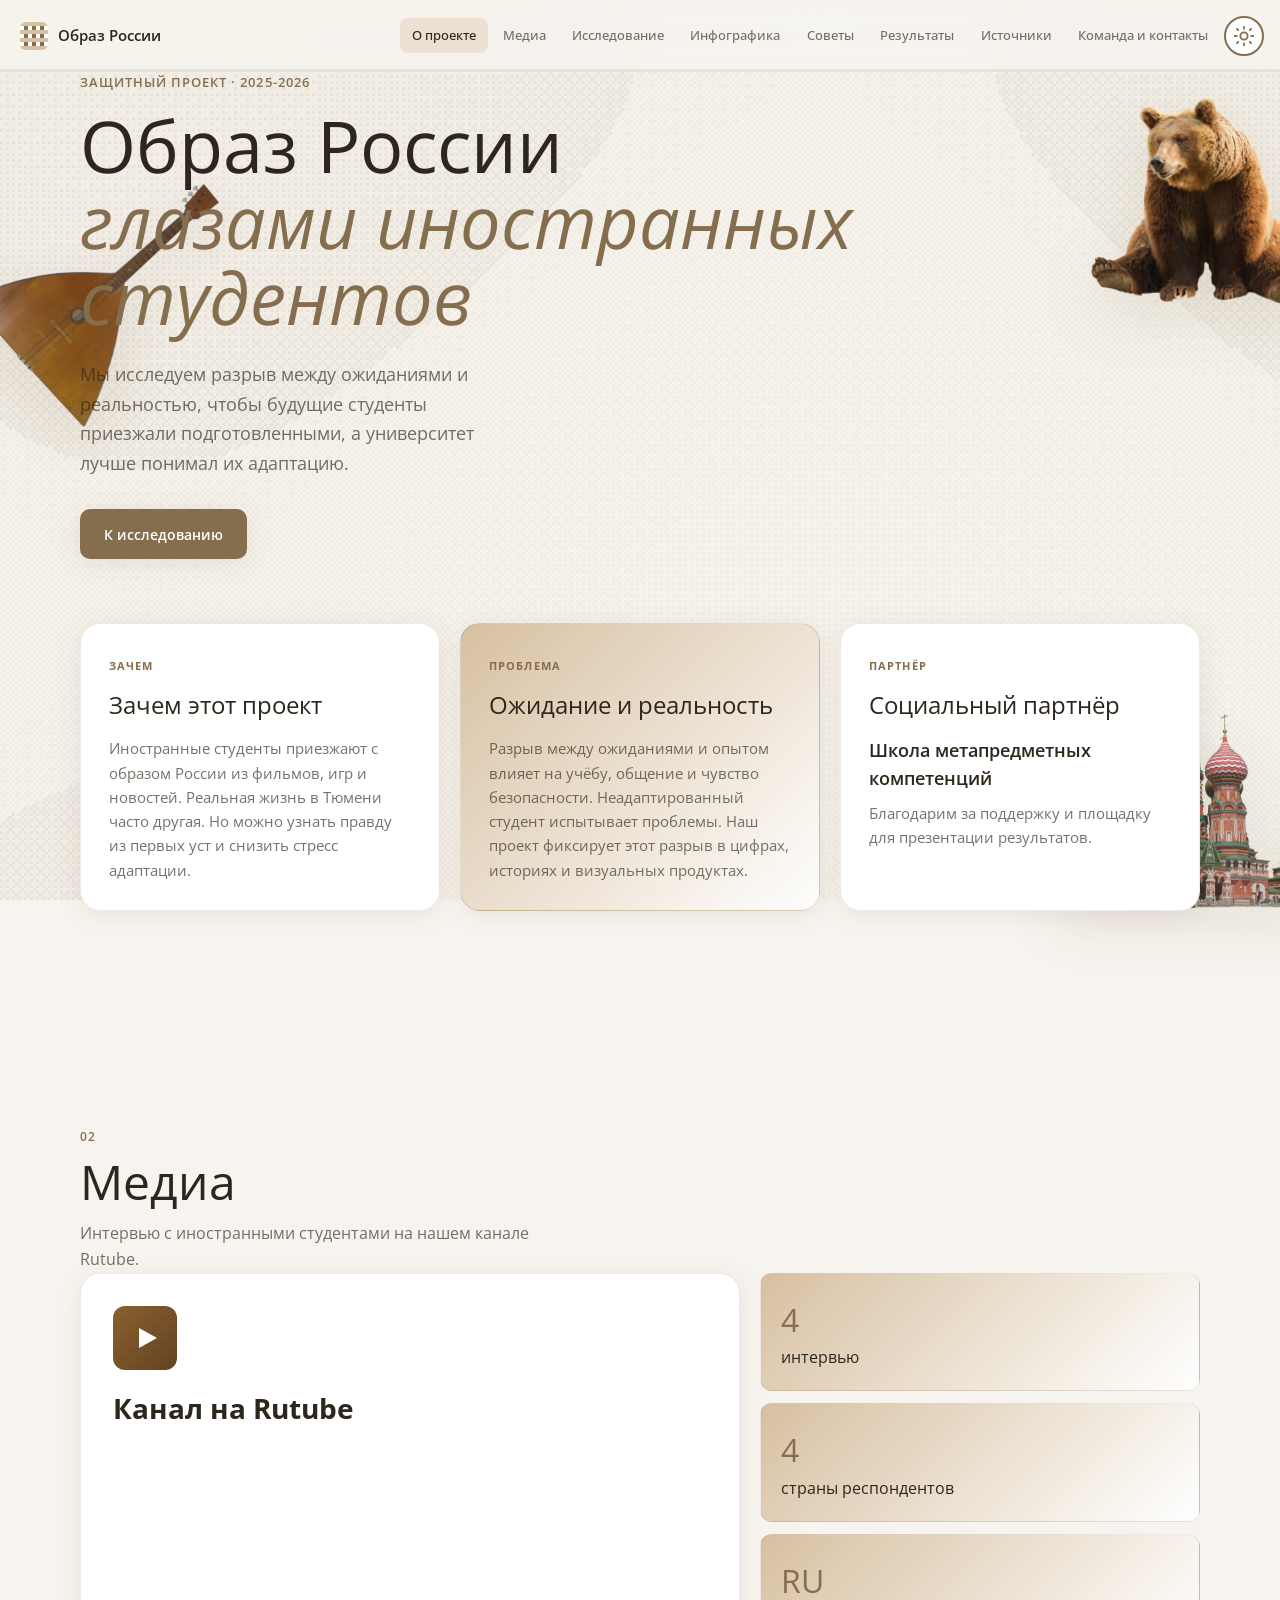
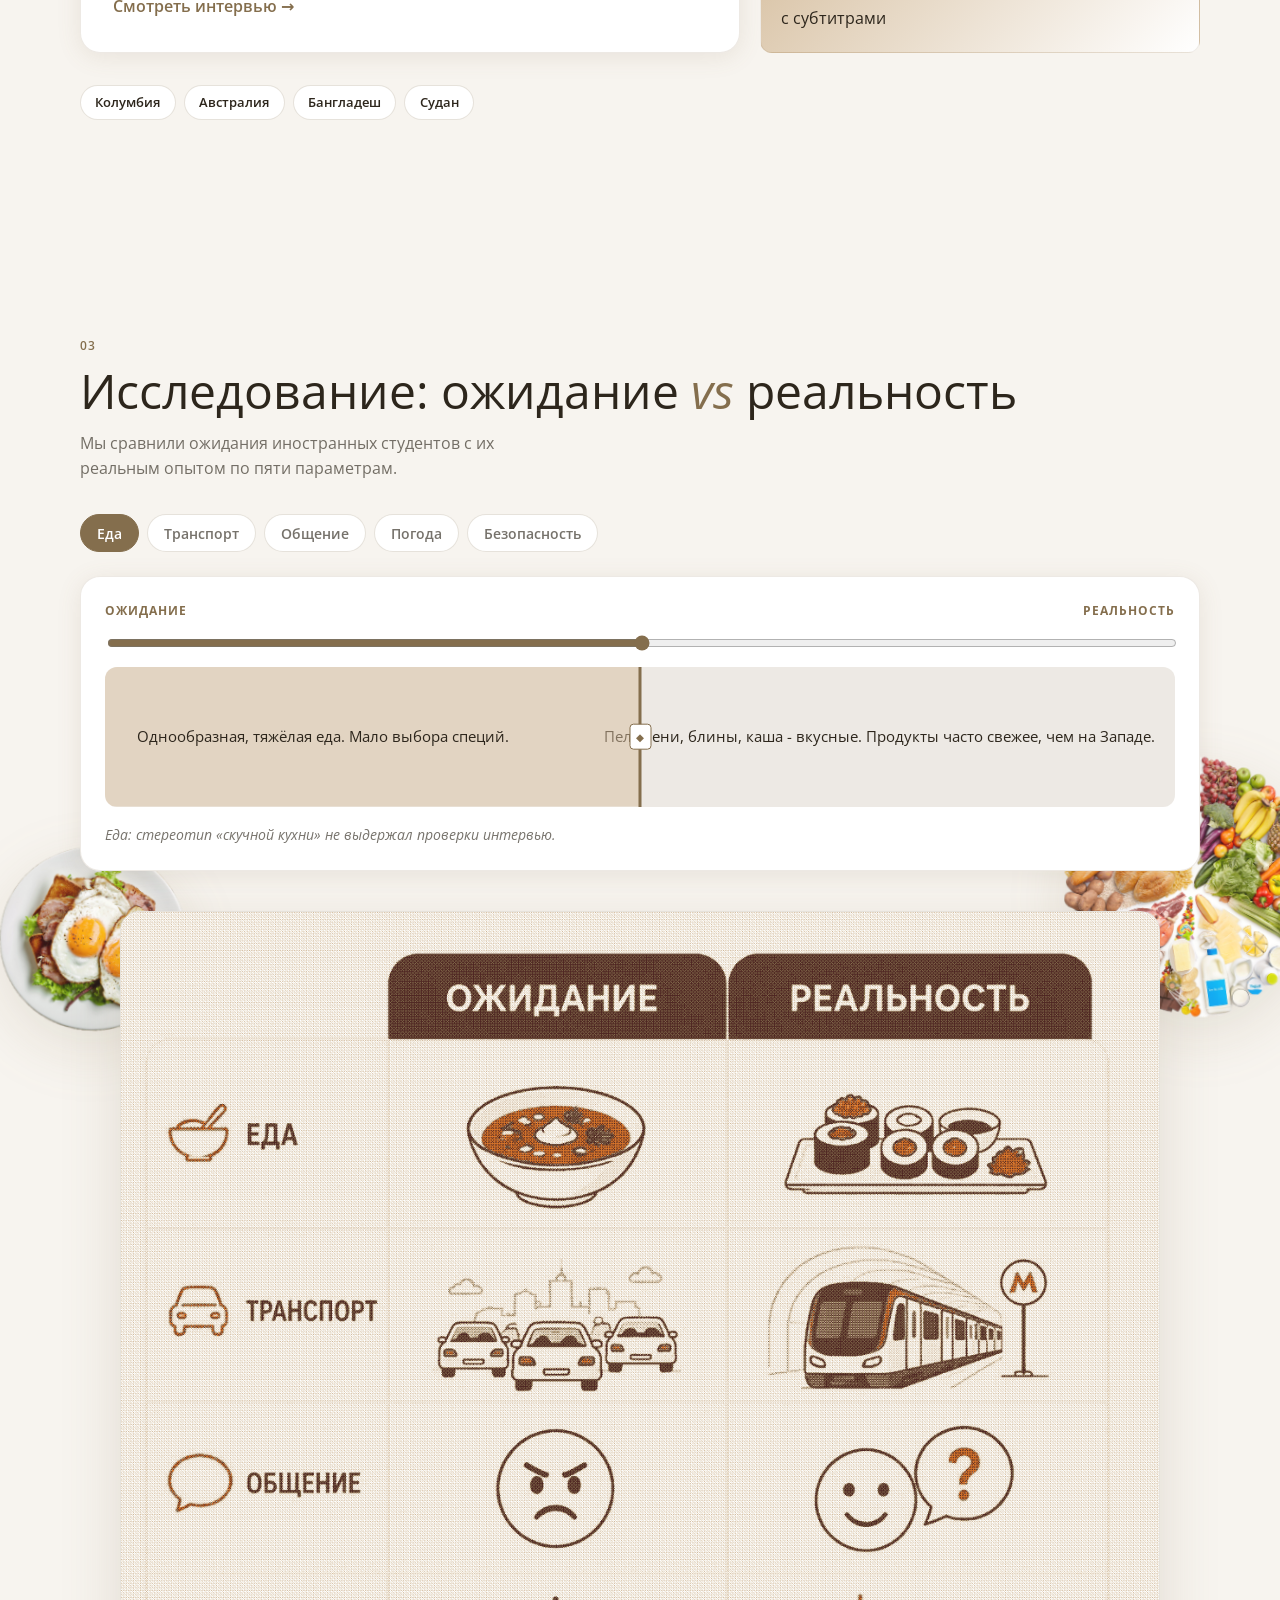
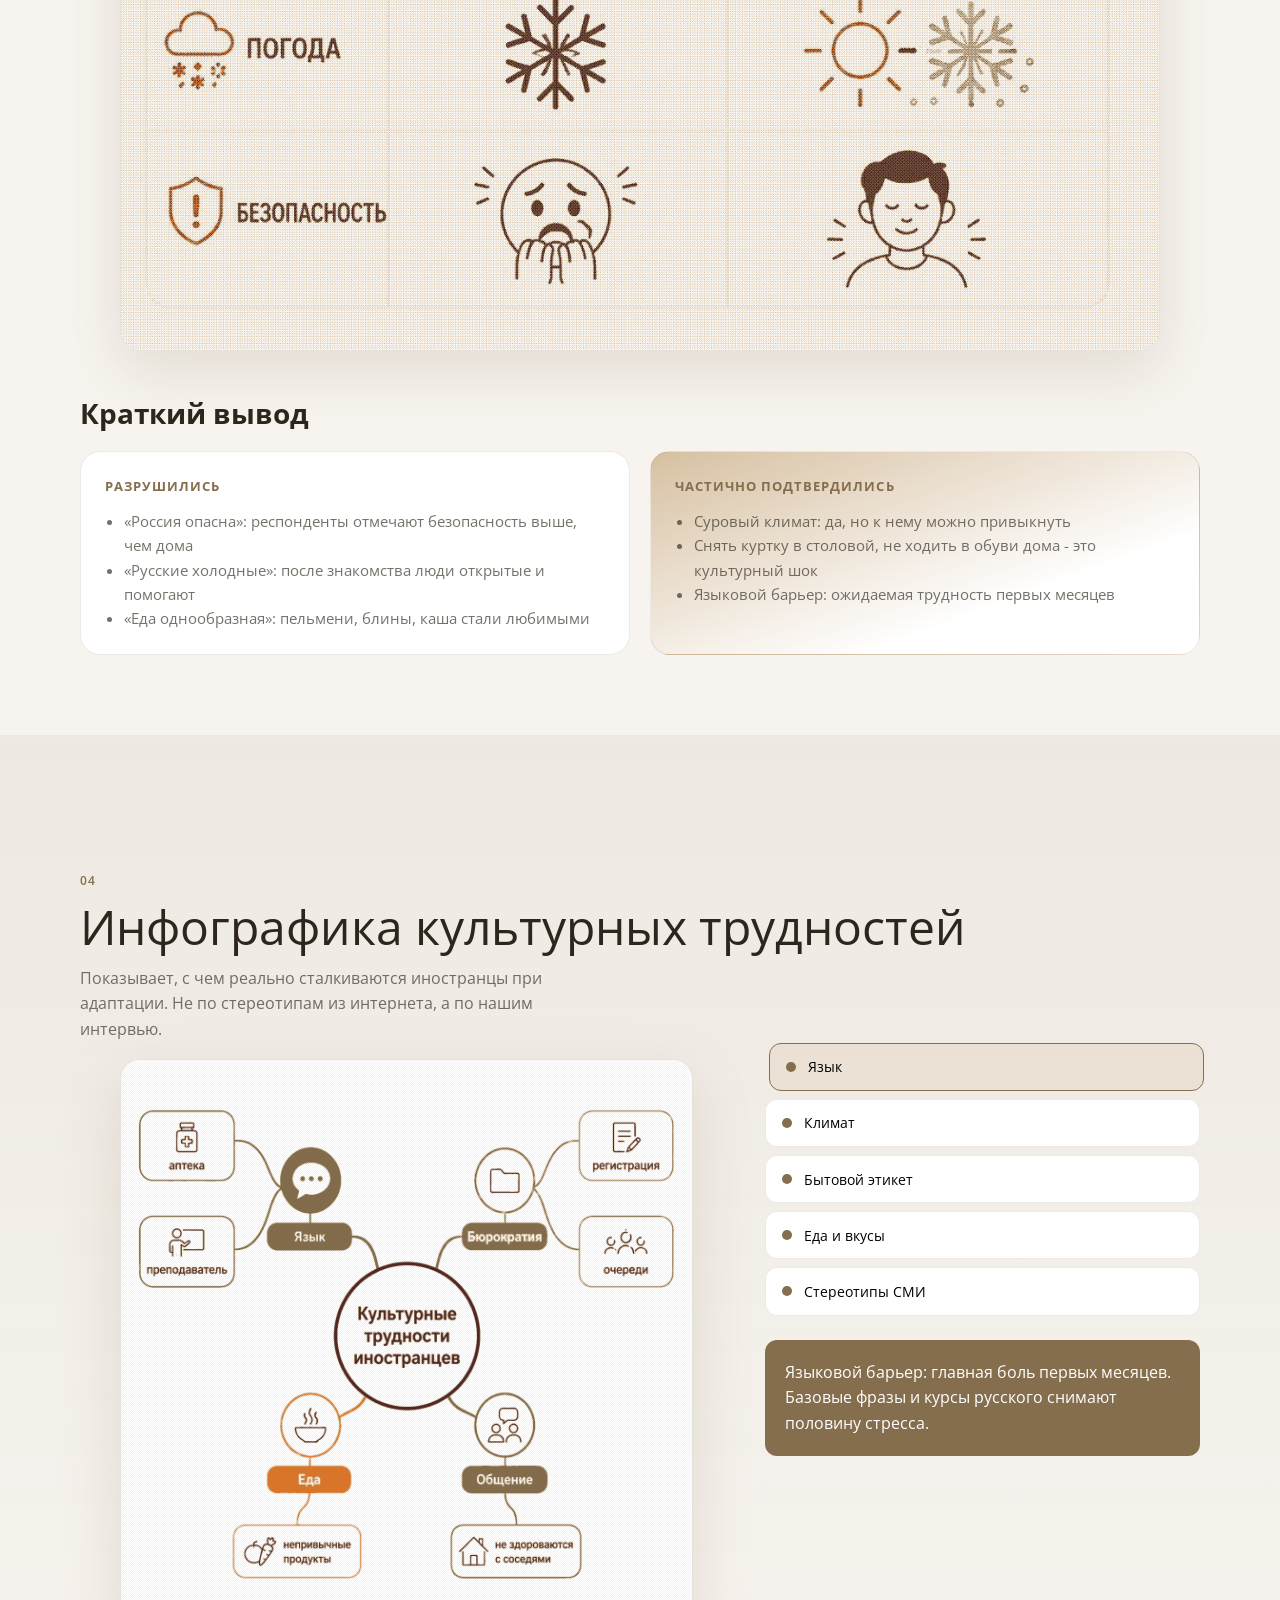
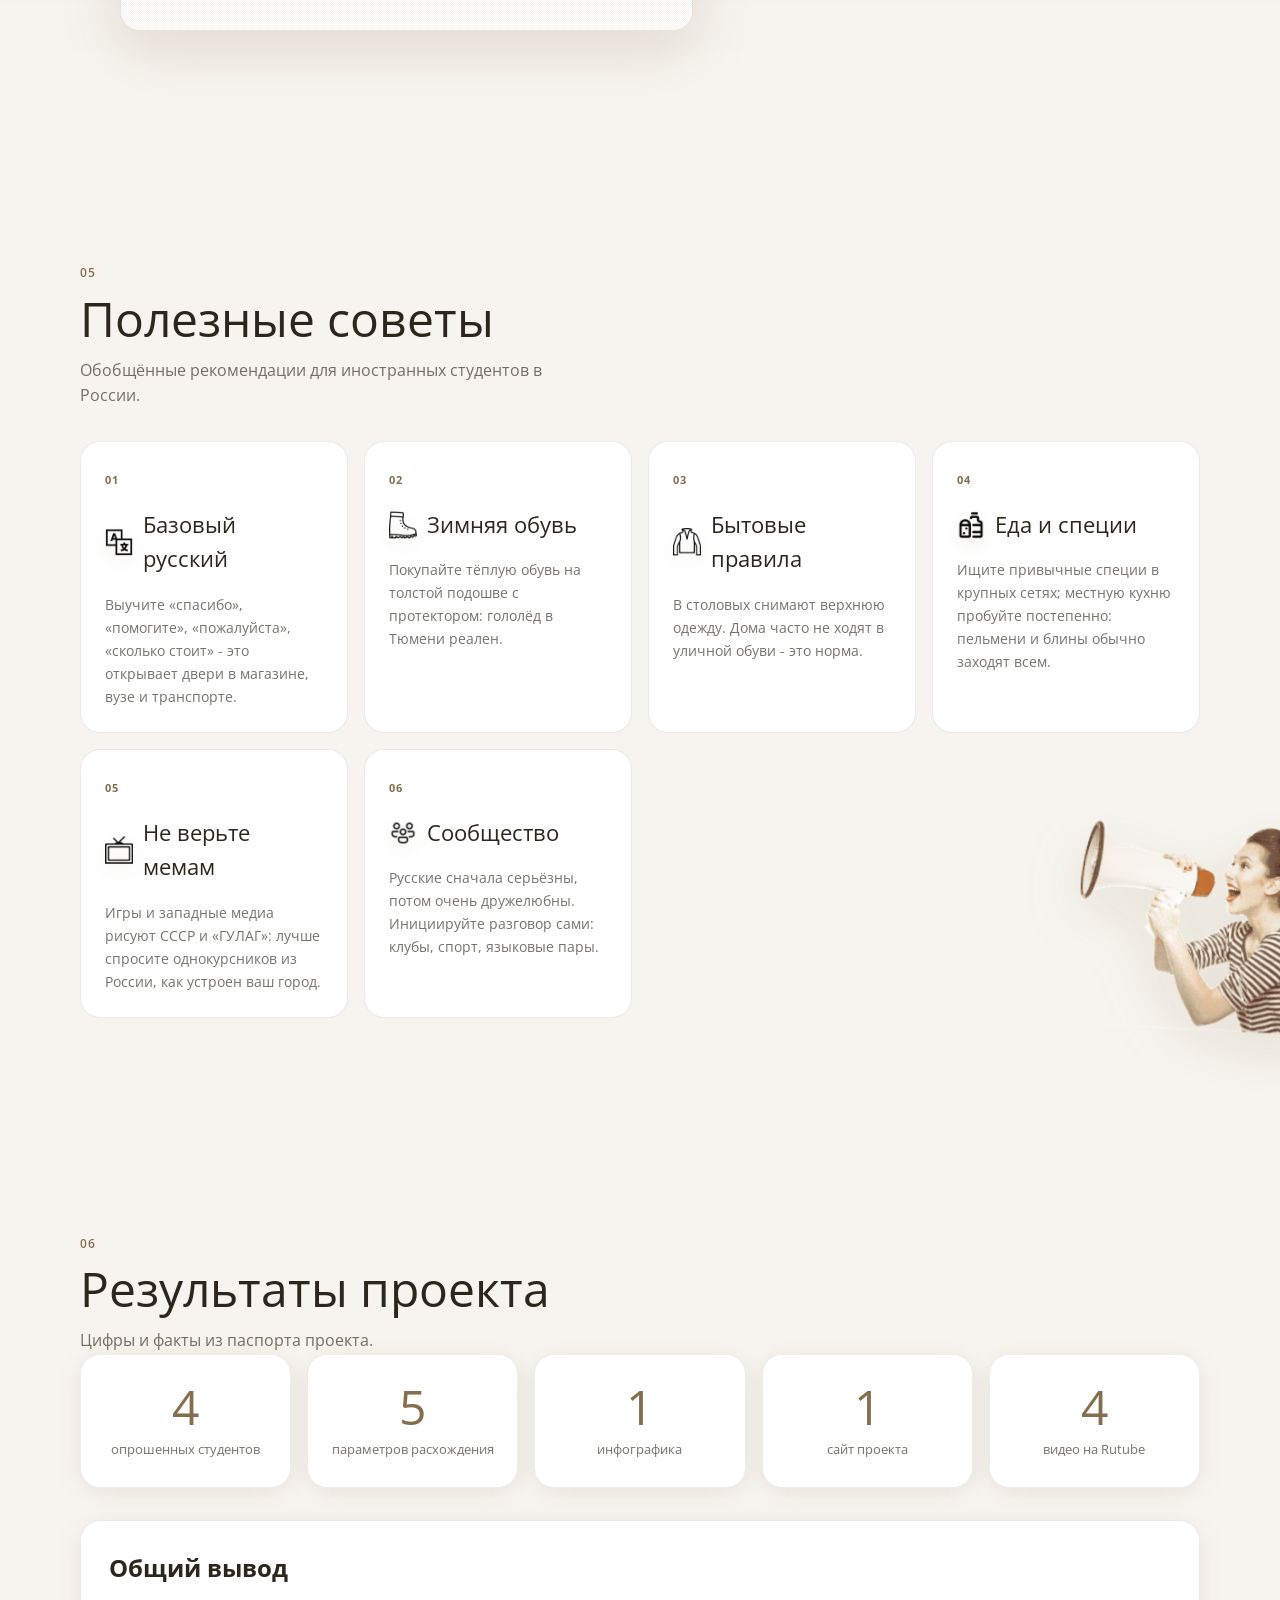
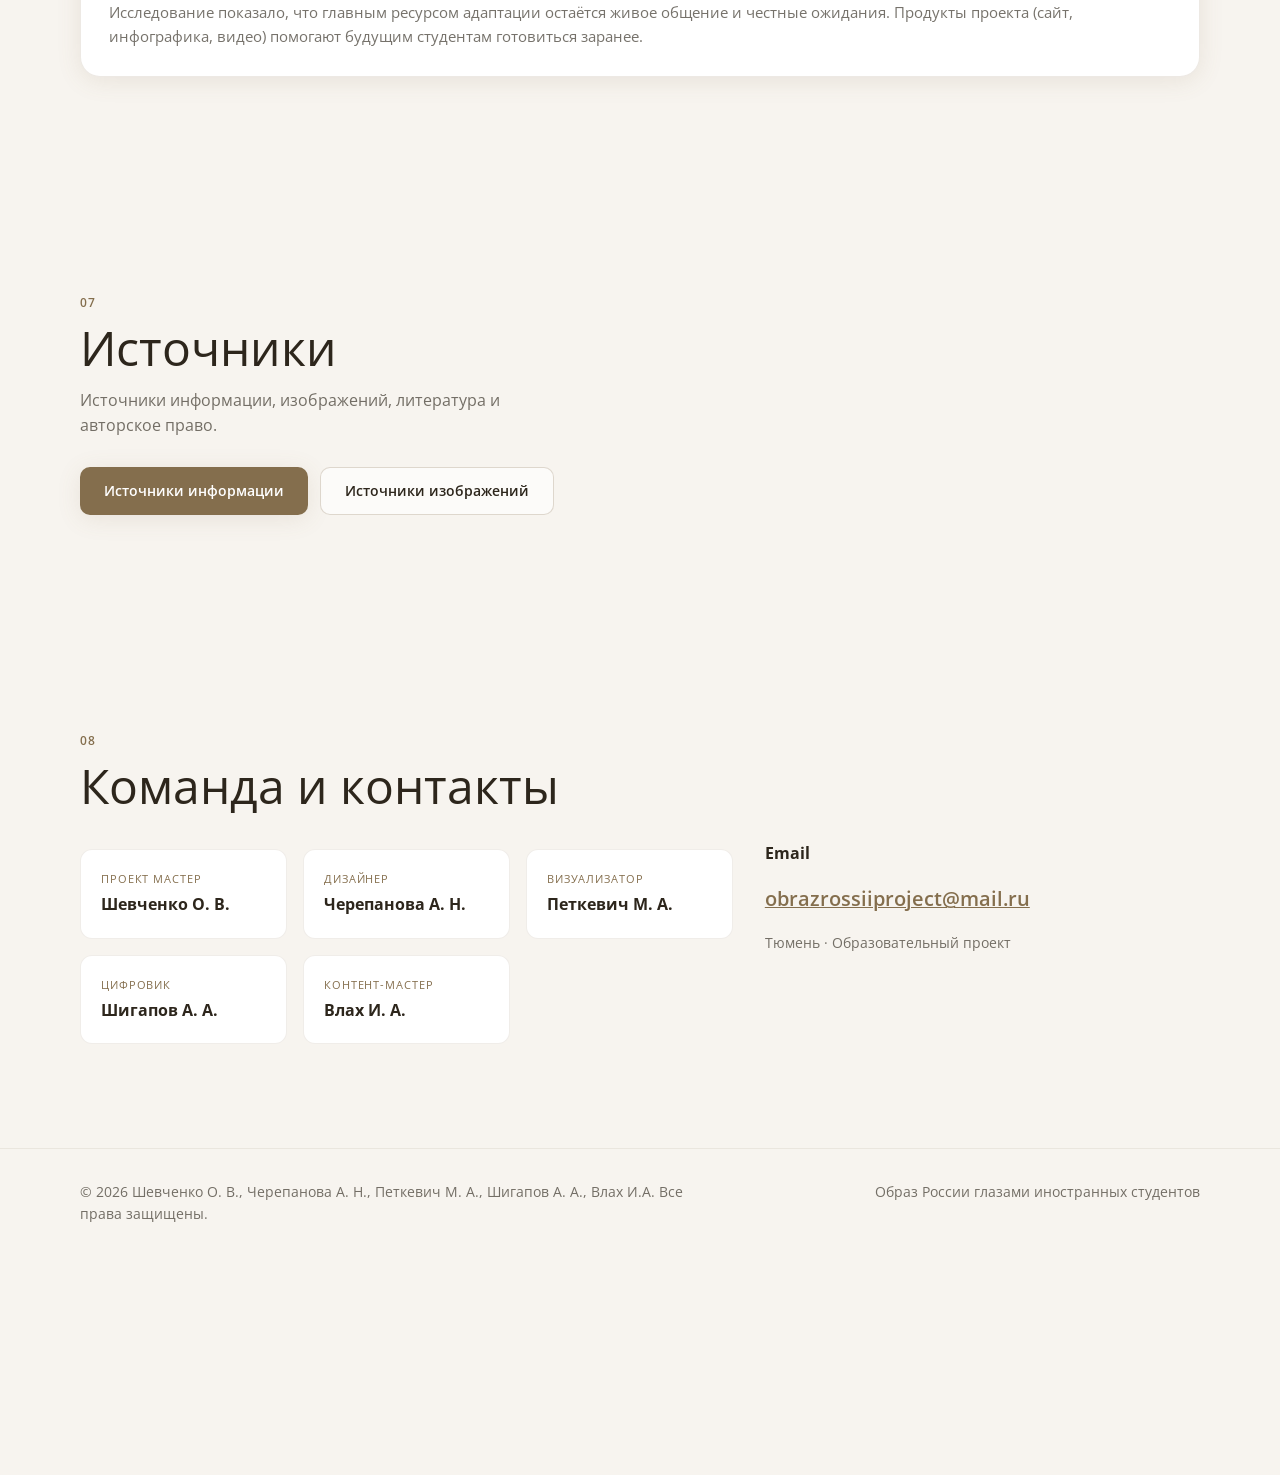
==== commit 9c75ae3f: "Update index.html" ====
--- a/index.html
+++ b/index.html
@@ -251,6 +251,7 @@
               <span class="hotspot-dot"></span>
               <span class="hotspot-title">Стереотипы СМИ</span>
             </button>
+            <p class="hotspot-detail" id="hotspot-text"></p>
           </aside>
         </div>
       </div>
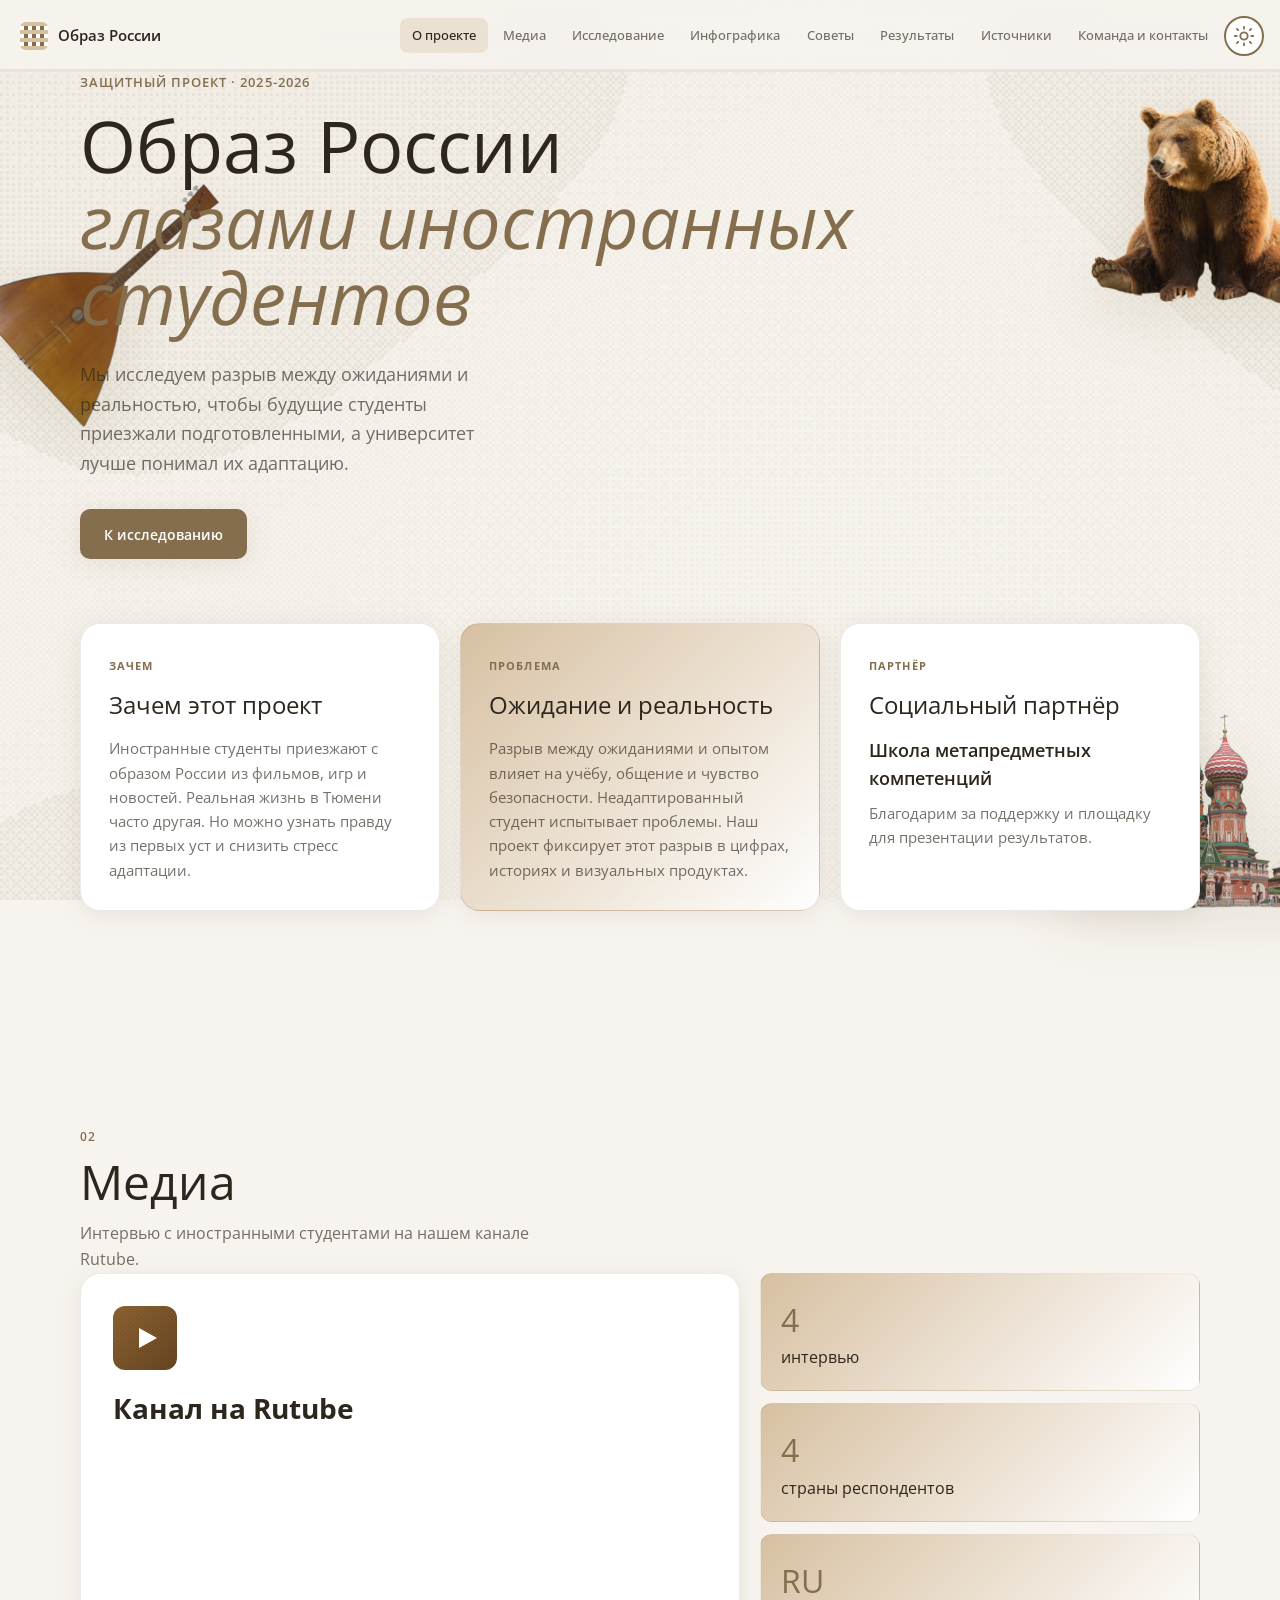
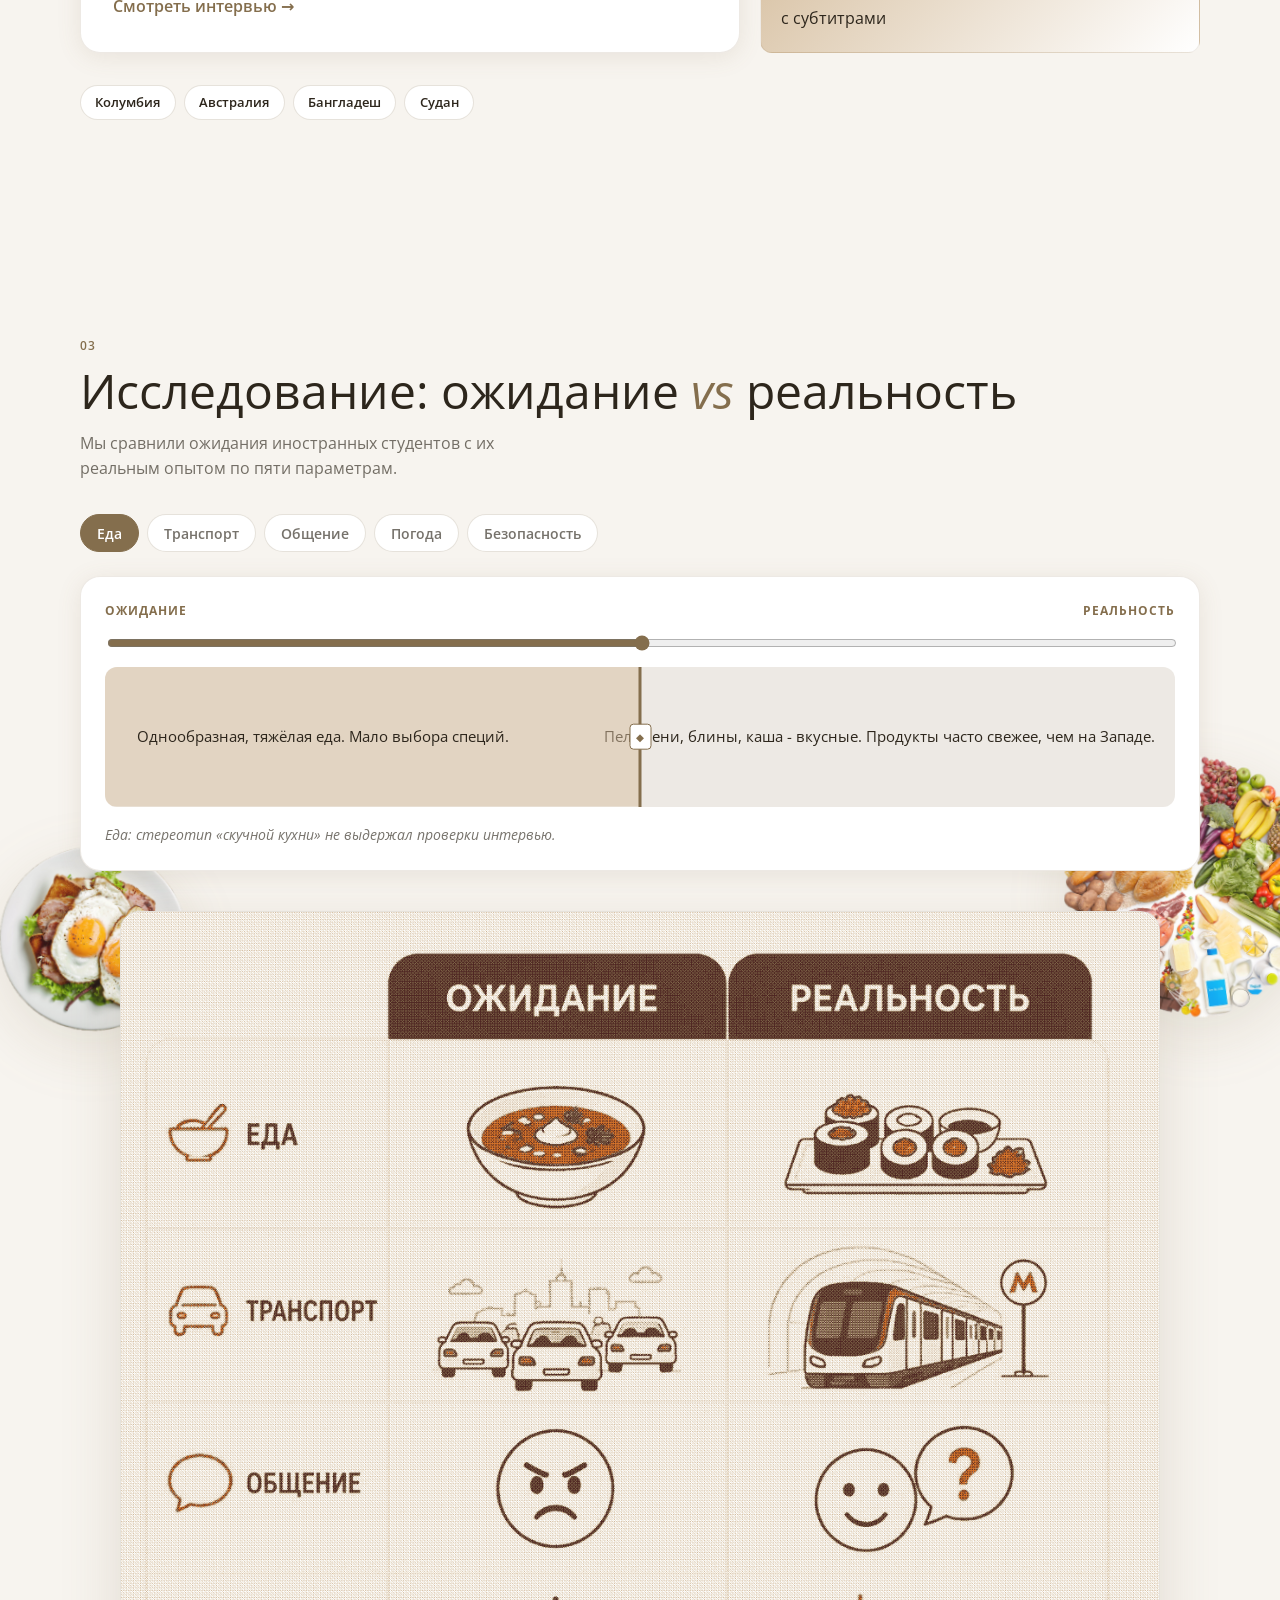
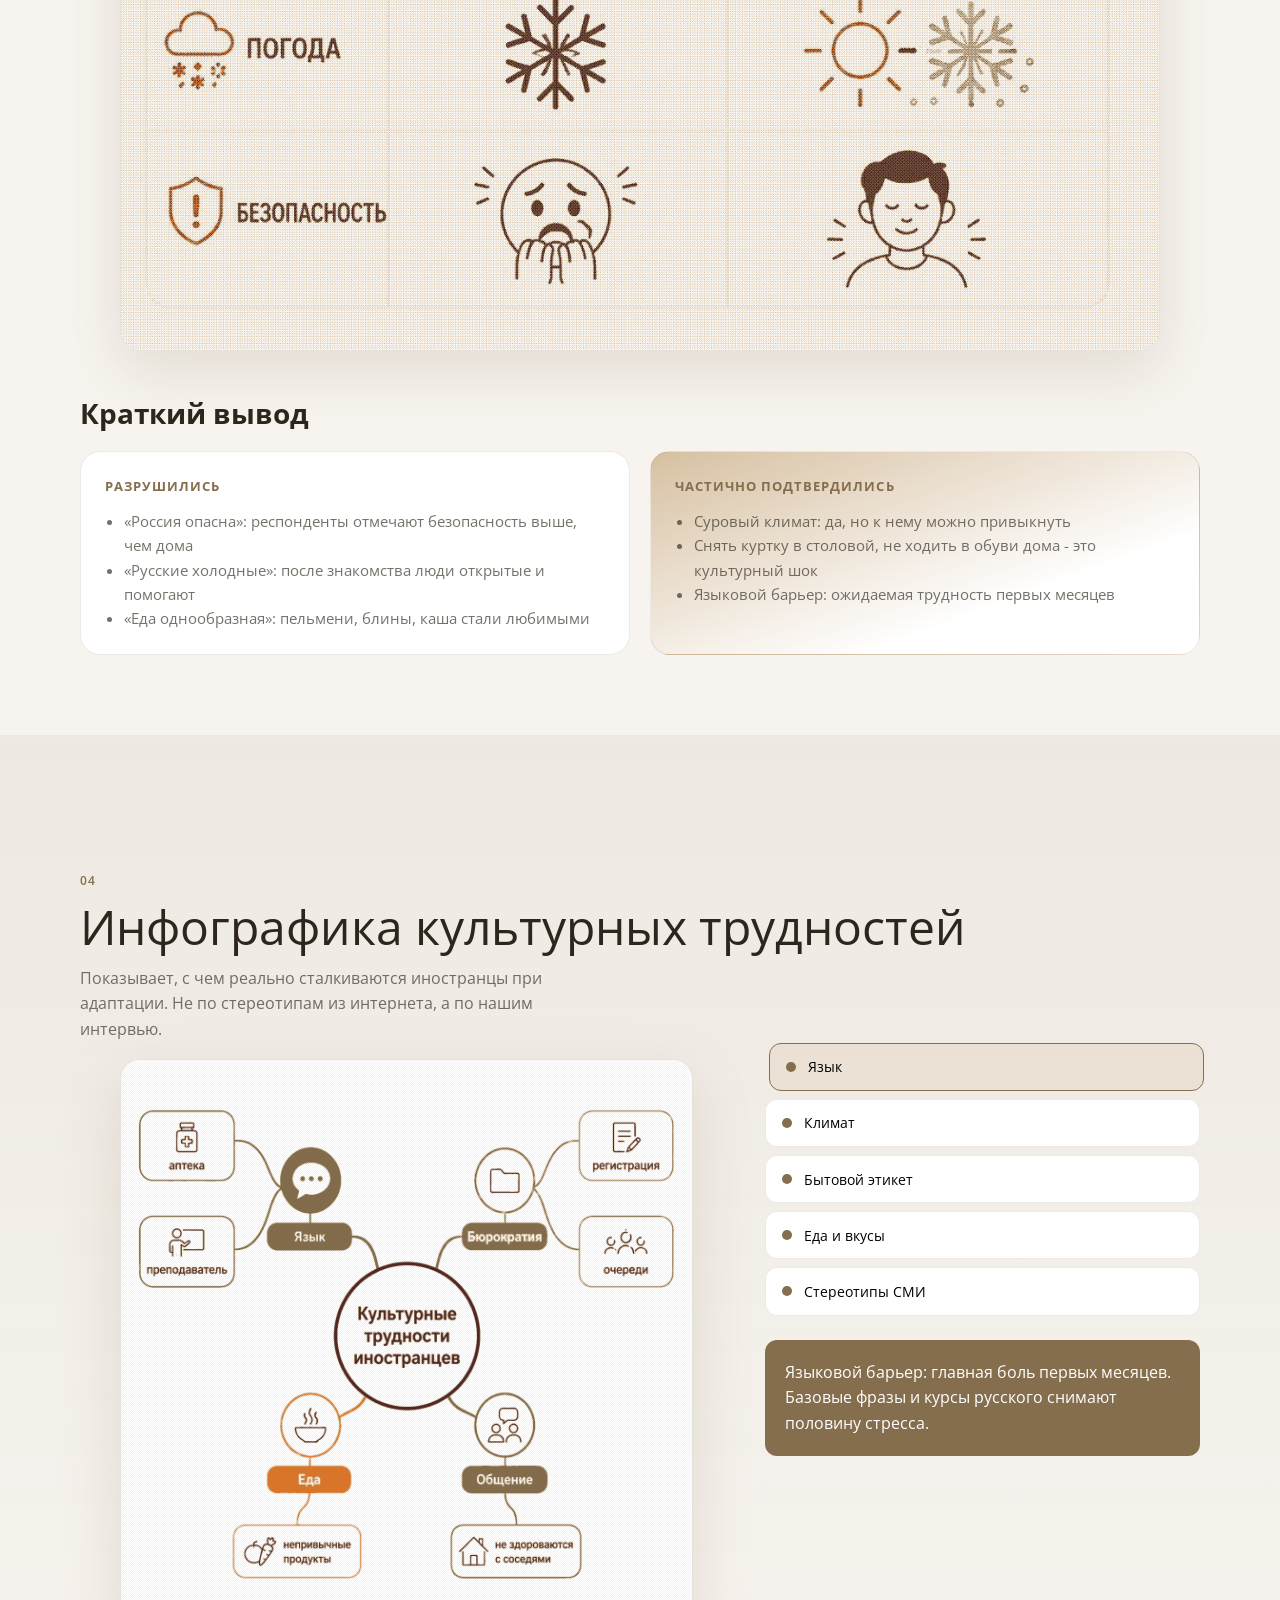
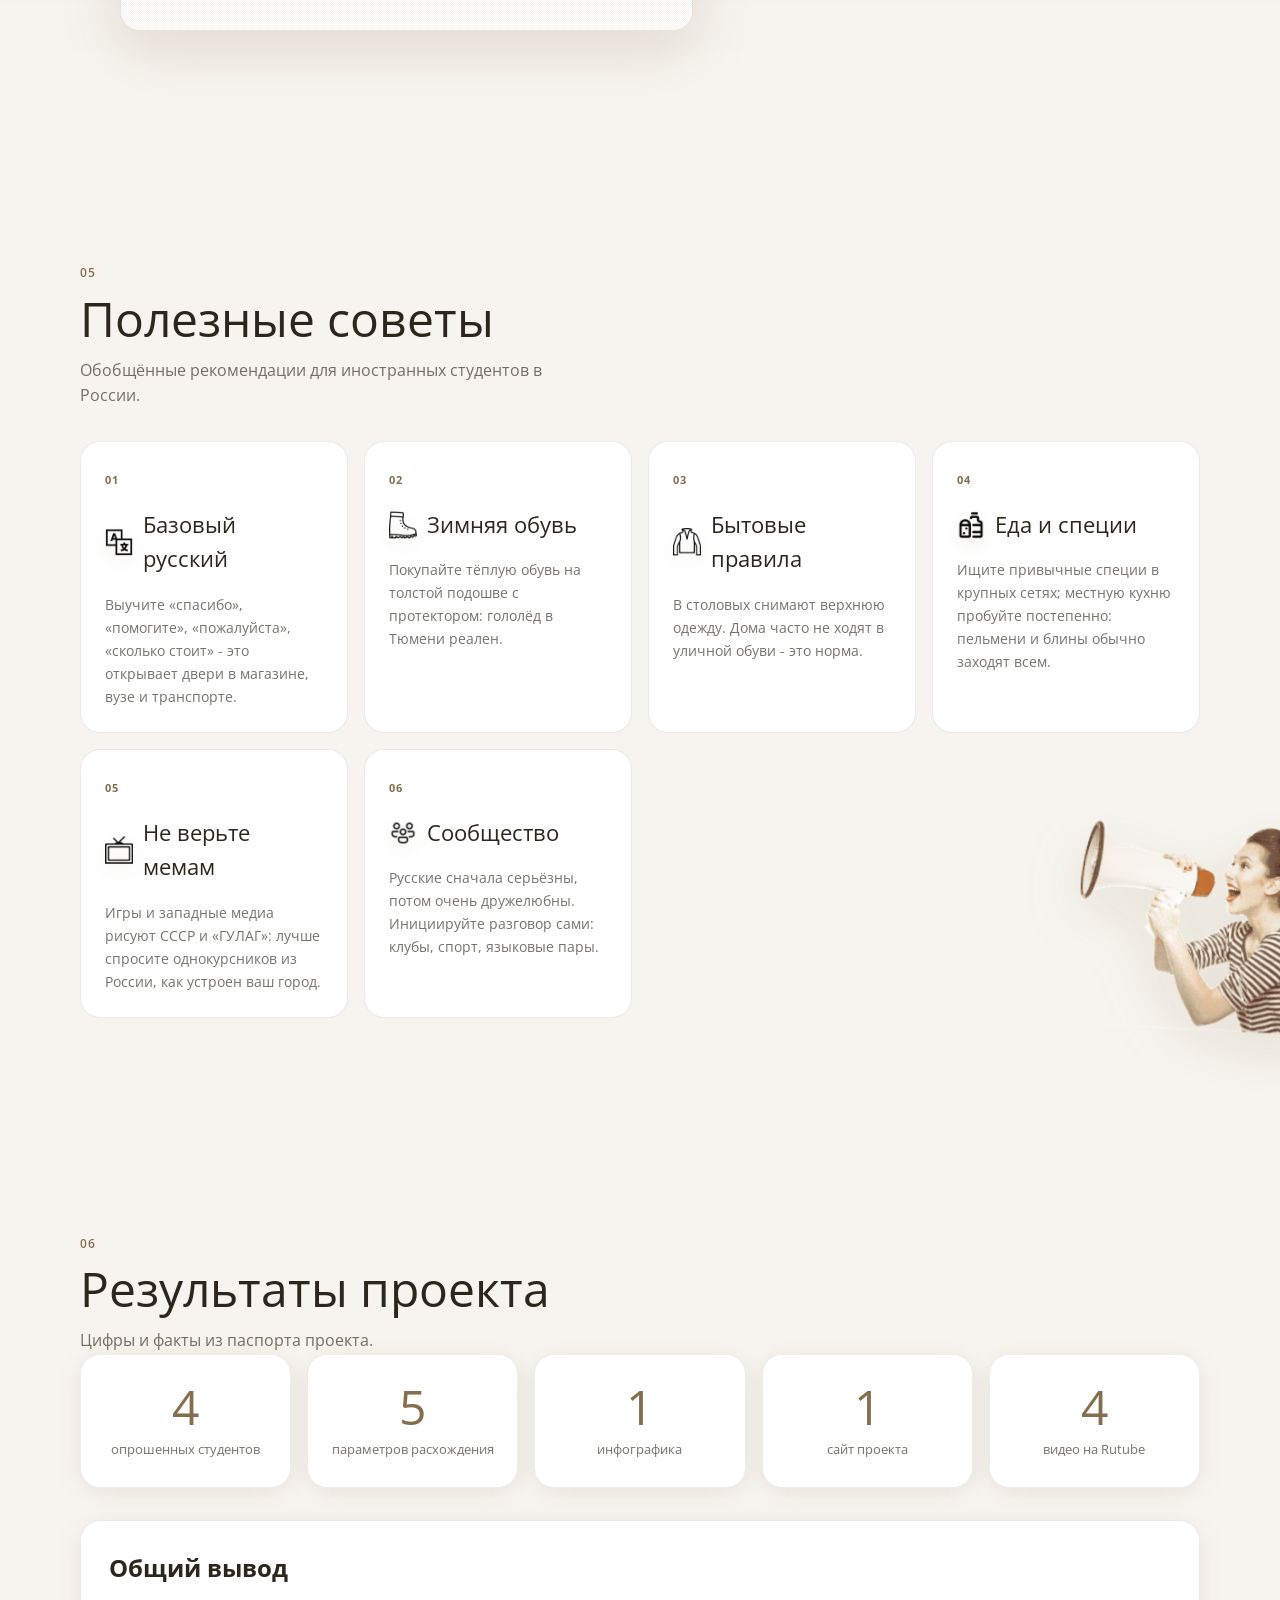
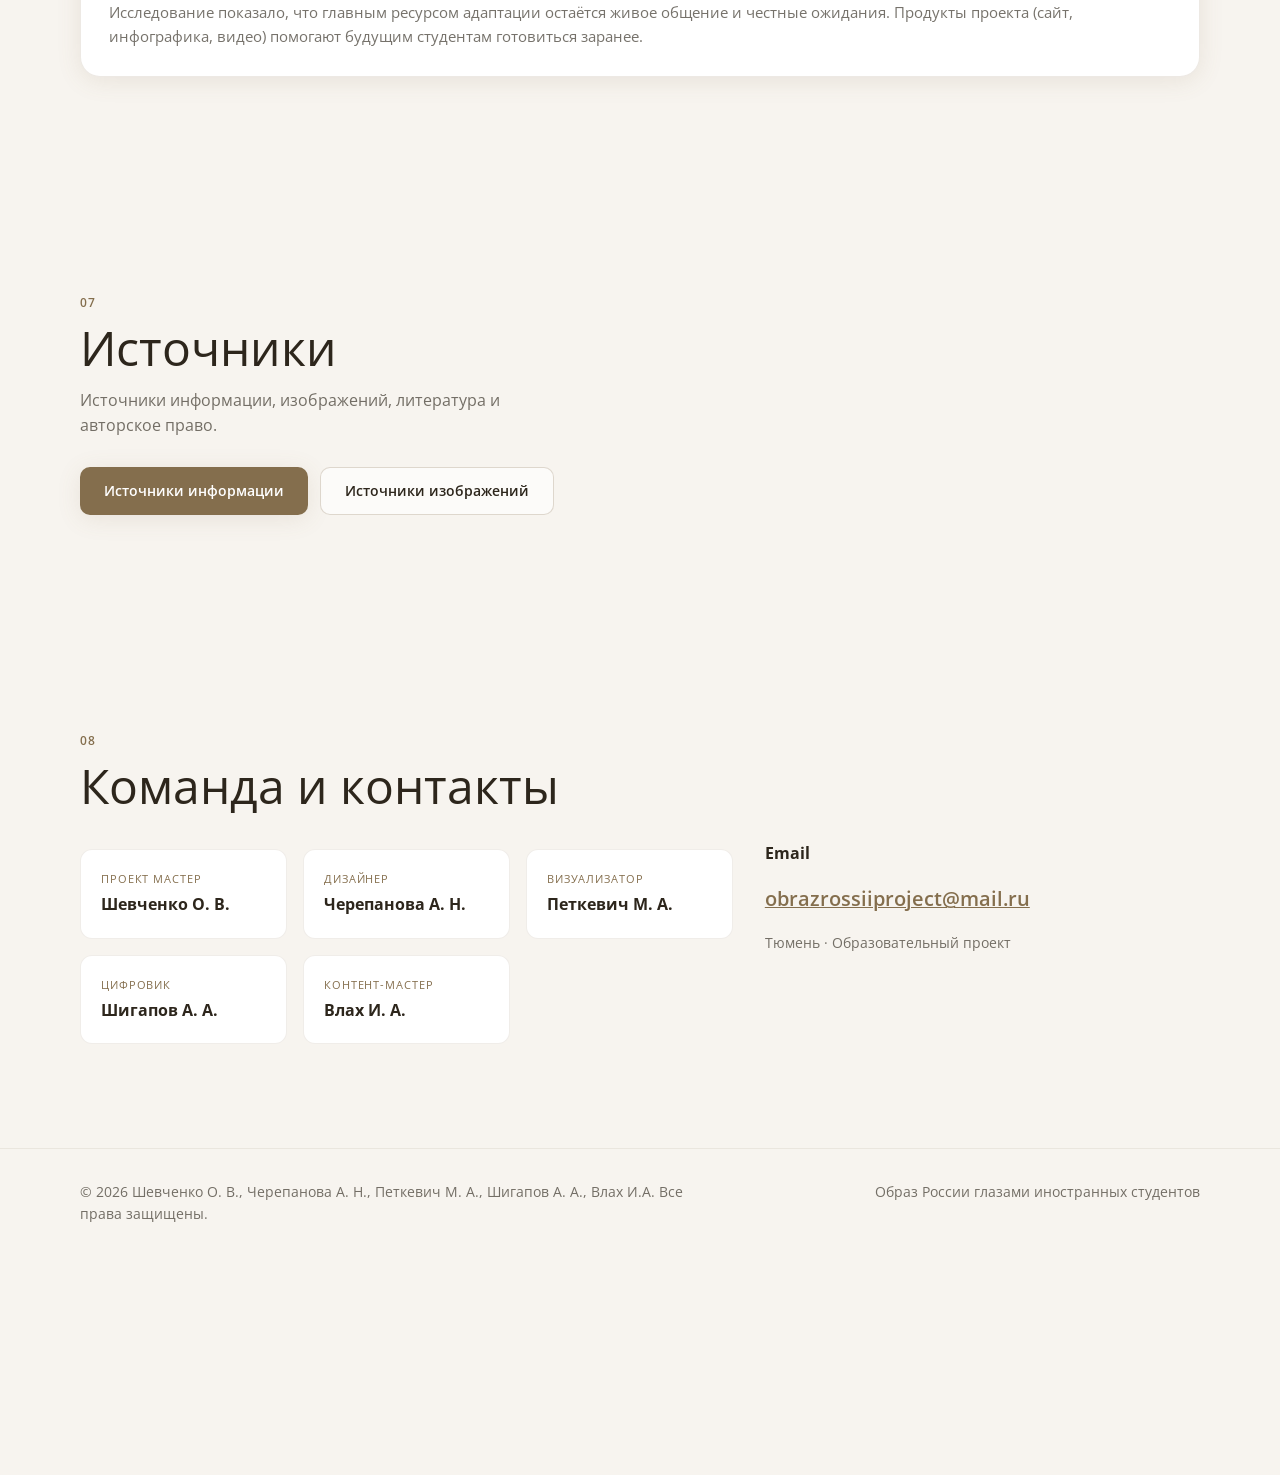
==== commit 96b11e83: "Update index.html" ====
--- a/index.html
+++ b/index.html
@@ -137,10 +137,10 @@
         </div>
 
         <ul class="respondent-chips reveal">
-          <li><a class="country-chip" href="https://rutube.ru/video/a5cb35d9259f43c3115bd868e0040fe0/" data-rutube-embed="YOUR_EMBED_ID_COLOMBIA" target="_blank" rel="noopener noreferrer">Колумбия</a></li>
+          <li><a class="country-chip" href="https://rutube.ru/video/12669b5c5cb5d83c3f14d2971f354df5/" data-rutube-embed="YOUR_EMBED_ID_COLOMBIA" target="_blank" rel="noopener noreferrer">Колумбия</a></li>
           <li><a class="country-chip" href="https://rutube.ru/video/37a72c54f827007b26be944678aeb148/" data-rutube-embed="YOUR_EMBED_ID_AUSTRALIA" target="_blank" rel="noopener noreferrer">Австралия</a></li>
           <li><a class="country-chip" href="https://rutube.ru/video/322e6379f6d5398166a9675d3ea18908/" data-rutube-embed="YOUR_EMBED_ID_BANGLADESH" target="_blank" rel="noopener noreferrer">Бангладеш</a></li>
-          <li><a class="country-chip" href="https://rutube.ru/video/e70f14c9647380d94a866f7da1ff7df8/" data-rutube-embed="YOUR_EMBED_ID_SUDAN" target="_blank" rel="noopener noreferrer">Судан</a></li>
+          <li><a class="country-chip" href="https://rutube.ru/video/8127d38f20bb8af79ed087d13b05a010/" data-rutube-embed="YOUR_EMBED_ID_SUDAN" target="_blank" rel="noopener noreferrer">Судан</a></li>
         </ul>
       </div>
     </section>
